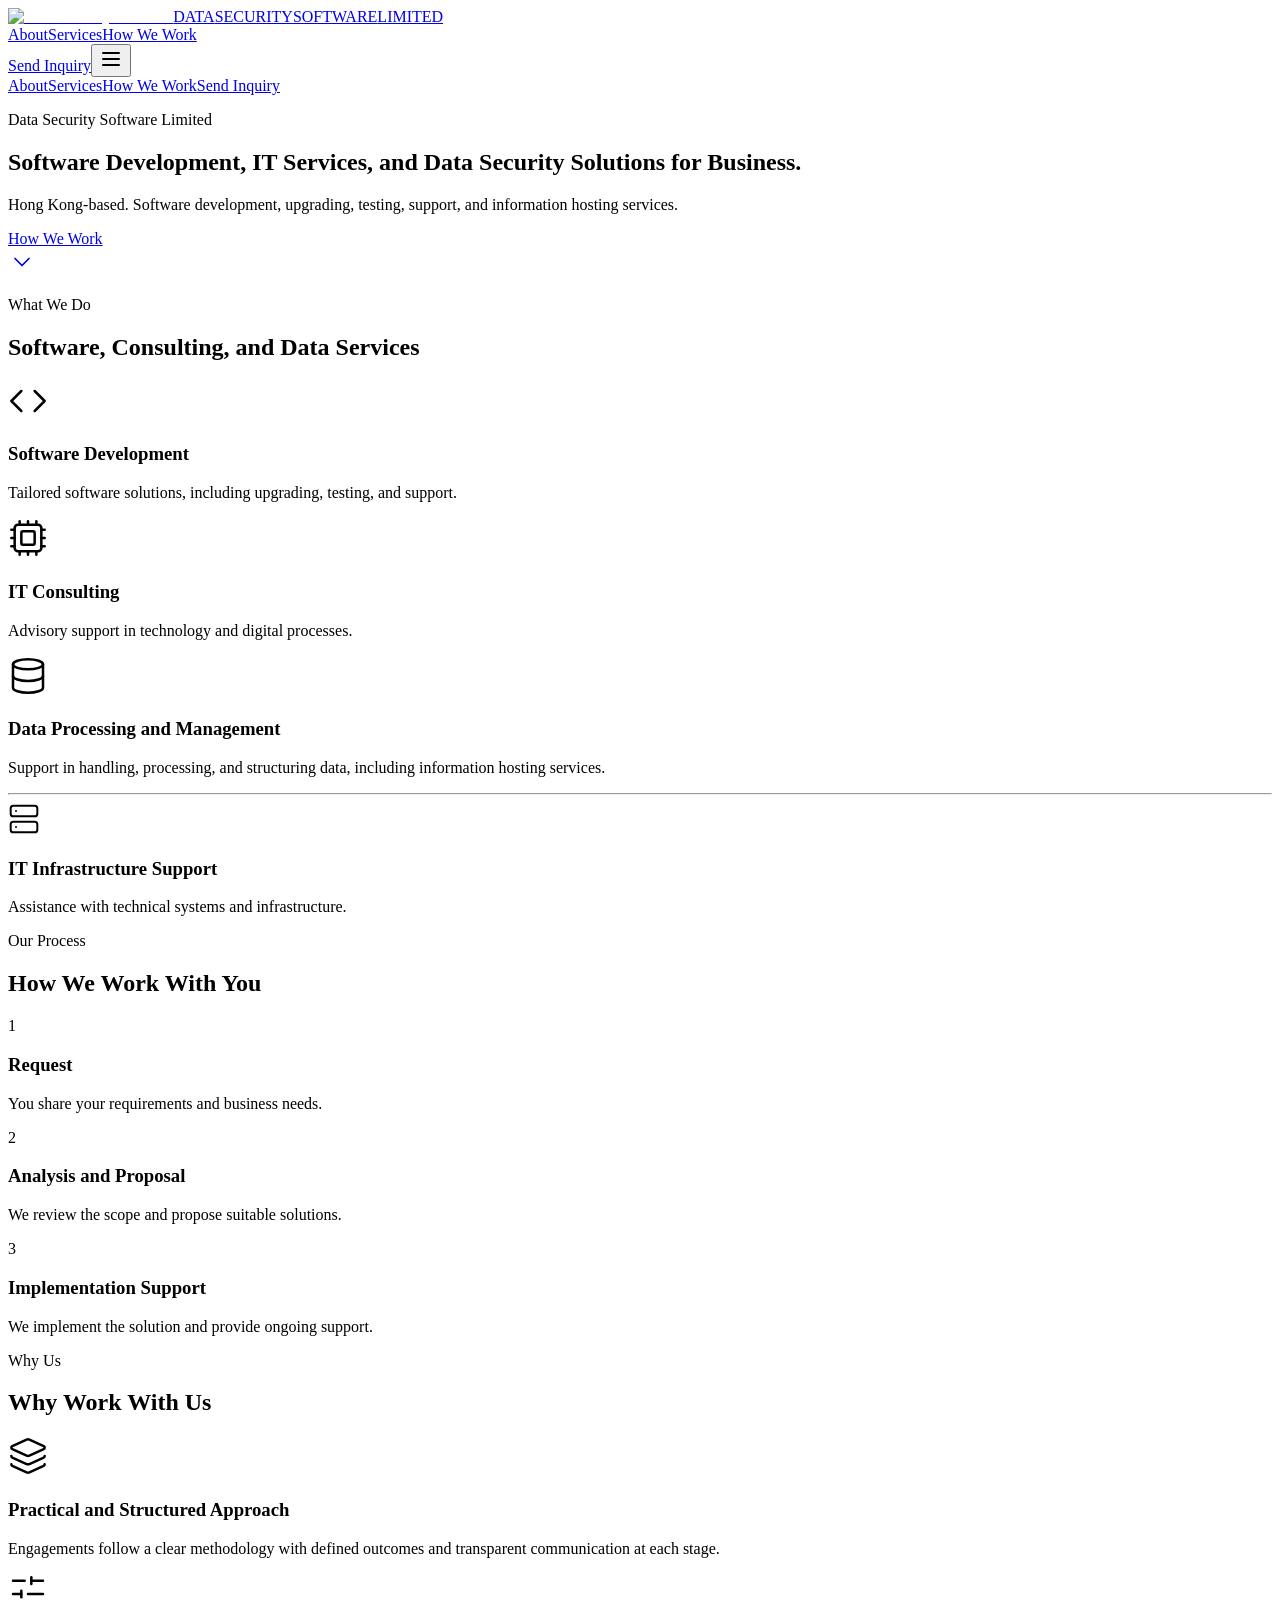
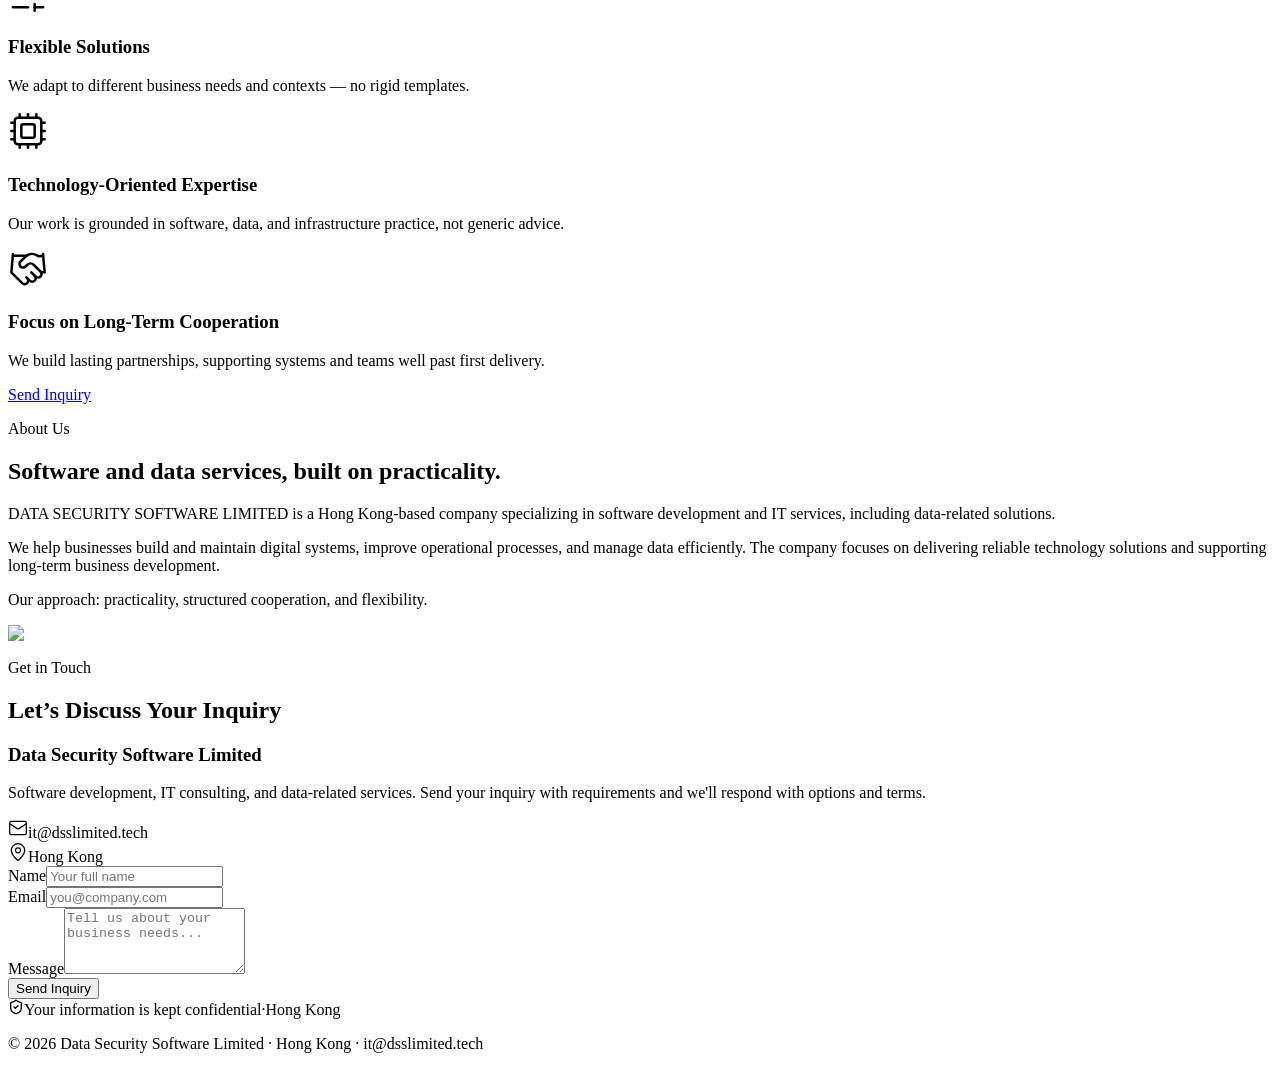
==== index.html @ 42767c4e "deploy: datasec 2026-04-21" ====
<!DOCTYPE html><!--Jf_PzVNAffG4bk4uRUqIF--><html lang="en" class="__variable_16a385 __variable_ea087f"><head><meta charSet="utf-8"/><meta name="viewport" content="width=device-width, initial-scale=1"/><link rel="preload" href="/datasec-site/_next/static/media/36966cca54120369-s.p.woff2" as="font" crossorigin="" type="font/woff2"/><link rel="preload" href="/datasec-site/_next/static/media/558ca1a6aa3cb55e-s.p.woff2" as="font" crossorigin="" type="font/woff2"/><link rel="preload" as="image" href="/datasec-site/logo.png"/><link rel="stylesheet" href="/datasec-site/_next/static/css/536514136e0bf4fa.css" data-precedence="next"/><link rel="preload" as="script" fetchPriority="low" href="/datasec-site/_next/static/chunks/webpack-ef63ee8b2f540a30.js"/><script src="/datasec-site/_next/static/chunks/4bd1b696-c023c6e3521b1417.js" async=""></script><script src="/datasec-site/_next/static/chunks/255-0c8b48cff9e1609e.js" async=""></script><script src="/datasec-site/_next/static/chunks/main-app-9298e4918930f5f2.js" async=""></script><script src="/datasec-site/_next/static/chunks/278-f56c0c83e0ba6c05.js" async=""></script><script src="/datasec-site/_next/static/chunks/app/page-1409e00c882c4da7.js" async=""></script><meta name="next-size-adjust" content=""/><meta name="theme-color" content="#0a0a1f"/><title>Data Security Software — Software Development &amp; IT Services</title><meta name="description" content="Hong Kong-based software development, IT consulting, and data-related solutions to support business operations and digital processes."/><meta property="og:title" content="Data Security Software — Software Development &amp; IT Services"/><meta property="og:description" content="Hong Kong-based software development, IT consulting, and data-related solutions to support business operations and digital processes."/><meta property="og:image" content="https://holding-sites.github.io/datasec-site/og.jpg"/><meta property="og:type" content="website"/><meta name="twitter:card" content="summary_large_image"/><meta name="twitter:title" content="Data Security Software — Software Development &amp; IT Services"/><meta name="twitter:description" content="Hong Kong-based software development, IT consulting, and data-related solutions to support business operations and digital processes."/><meta name="twitter:image" content="https://holding-sites.github.io/datasec-site/og.jpg"/><link rel="icon" href="/datasec-site/favicon.png"/><script src="/datasec-site/_next/static/chunks/polyfills-42372ed130431b0a.js" noModule=""></script></head><body class="font-body antialiased"><div hidden=""><!--$--><!--/$--></div><header class="fixed top-0 left-0 z-50 w-full transition-all duration-200 ease-out bg-transparent"><nav class="mx-auto flex h-16 max-w-[1200px] items-center justify-between px-5 md:px-16"><a class="flex items-center gap-3" aria-label="Data Security Software" href="/datasec-site"><img alt="Data Security Software" width="400" height="300" decoding="async" data-nimg="1" class="h-7 w-auto brightness-0 invert md:h-8" style="color:transparent" src="/datasec-site/logo.png"/><span class="flex flex-col font-mono text-[9px] font-semibold leading-[1.15] tracking-[0.08em] text-ink-light md:text-[10px]"><span>DATA</span><span>SECURITY</span><span>SOFTWARE</span><span>LIMITED</span></span></a><div class="hidden items-center gap-6 md:flex"><a class="font-body text-[14px] font-medium text-ink-light transition-colors hover:text-navy-400" href="#about">About</a><a class="font-body text-[14px] font-medium text-ink-light transition-colors hover:text-navy-400" href="#services">Services</a><a class="font-body text-[14px] font-medium text-ink-light transition-colors hover:text-navy-400" href="#how-we-work">How We Work</a></div><div class="flex items-center gap-4"><a class="hidden rounded-full bg-cta px-6 py-2.5 font-body text-[14px] font-semibold text-white transition-all hover:scale-[1.02] hover:bg-cta-hover md:inline-flex" href="#contacts">Send Inquiry</a><button class="-mr-3 rounded-lg p-3 text-ink-light transition-colors active:bg-white/5 md:hidden" aria-label="Open menu" aria-expanded="false" aria-controls="mobile-menu"><svg xmlns="http://www.w3.org/2000/svg" width="24" height="24" viewBox="0 0 24 24" fill="none" stroke="currentColor" stroke-width="2" stroke-linecap="round" stroke-linejoin="round" class="lucide lucide-menu" aria-hidden="true"><path d="M4 12h16"></path><path d="M4 18h16"></path><path d="M4 6h16"></path></svg></button></div></nav><div id="mobile-menu" aria-hidden="true" class="overflow-hidden bg-navy-950/95 backdrop-blur-[12px] transition-[max-height,opacity] duration-200 ease-out motion-reduce:transition-none md:hidden max-h-0 opacity-0"><div class="flex flex-col gap-1 px-5 pb-10 pt-2"><a tabindex="-1" class="-mx-2 block rounded-lg px-2 py-3 font-body text-[16px] font-medium text-ink-light transition-colors active:bg-white/5" href="#about">About</a><a tabindex="-1" class="-mx-2 block rounded-lg px-2 py-3 font-body text-[16px] font-medium text-ink-light transition-colors active:bg-white/5" href="#services">Services</a><a tabindex="-1" class="-mx-2 block rounded-lg px-2 py-3 font-body text-[16px] font-medium text-ink-light transition-colors active:bg-white/5" href="#how-we-work">How We Work</a><a tabindex="-1" class="mt-3 flex h-[52px] w-full items-center justify-center rounded-full bg-gold-500 font-body text-[16px] font-semibold text-navy-950 transition-all duration-250 ease-out hover:bg-gold-600 active:scale-[0.98]" href="#contacts">Send Inquiry</a></div></div></header><main><section id="hero" class="relative flex min-h-svh items-center overflow-hidden bg-navy-950 md:bg-gradient-to-b md:from-navy-950 md:to-navy-900 xl:min-h-screen"><div aria-hidden="true" class="absolute inset-0 hidden bg-cover bg-center opacity-35 md:block" style="background-image:url(&#x27;/datasec-site/hero.webp&#x27;)"></div><div class="relative z-10 mx-auto w-full max-w-[1200px] px-5 py-20 md:px-16 md:py-0"><div class="hero-animate flex max-w-[880px] flex-col gap-7"><p class="font-mono text-[13px] font-semibold uppercase tracking-[0.12em] text-gold-500">Data Security Software Limited</p><h1 class="text-balance font-heading text-[clamp(1.75rem,7.5vw,2rem)] font-bold leading-[1.05] tracking-[-0.02em] text-ink-light md:text-[56px] lg:text-[72px]">Software Development, IT Services, and Data Security Solutions for Business.</h1><p class="max-w-[580px] font-body text-[18px] font-normal leading-[1.6] text-ink-light/85 md:text-[20px] lg:text-[22px]">Hong Kong-based. Software development, upgrading, testing, support, and information hosting services.</p><div class="pt-3"><a class="inline-flex h-[52px] items-center justify-center rounded-full px-9 font-body text-[16px] font-semibold transition-all duration-250 ease-out bg-gold-500 text-navy-950 hover:bg-gold-600 hover:scale-[1.02] " href="#how-we-work">How We Work</a></div></div></div><a aria-label="Scroll to next section" aria-hidden="false" tabindex="0" class="absolute inset-x-0 bottom-6 mx-auto w-fit text-gold-500/70 transition-opacity duration-300 hover:text-gold-500 md:hidden animate-scroll-hint" href="#services"><svg xmlns="http://www.w3.org/2000/svg" width="28" height="28" viewBox="0 0 24 24" fill="none" stroke="currentColor" stroke-width="1.5" stroke-linecap="round" stroke-linejoin="round" class="lucide lucide-chevron-down" aria-hidden="true"><path d="m6 9 6 6 6-6"></path></svg></a></section><div class="sr-hidden"><section id="services" class="scroll-mt-[48px] bg-surface-tinted"><div class="mx-auto max-w-[1200px] px-5 py-20 md:px-16 md:py-[80px] xl:py-[120px] flex flex-col gap-12 md:gap-10 xl:gap-12"><div class="flex flex-col gap-4"><p class="font-mono text-[13px] font-semibold uppercase tracking-[0.12em] text-gold-700">What We Do</p><h2 class="text-balance font-heading text-[28px] font-semibold leading-[1.15] md:text-[36px] lg:text-[44px] text-ink">Software, Consulting, and Data Services</h2></div><div class="grid grid-cols-1 gap-4 md:grid-cols-2 md:gap-6 lg:grid-cols-3"><div class="flex h-full flex-col gap-5 rounded-lg border border-line bg-surface-card shadow-[0_1px_3px_rgba(0,0,0,0.06)] transition-all duration-300 ease-out hover:-translate-y-1 hover:shadow-[0_4px_12px_rgba(0,0,0,0.1)] p-8"><svg xmlns="http://www.w3.org/2000/svg" width="40" height="40" viewBox="0 0 24 24" fill="none" stroke="currentColor" stroke-width="1.5" stroke-linecap="round" stroke-linejoin="round" class="lucide lucide-code text-navy-800" aria-hidden="true"><path d="m16 18 6-6-6-6"></path><path d="m8 6-6 6 6 6"></path></svg><div class="flex flex-col gap-3"><h3 class="font-mono text-ink text-[20px] font-bold">Software Development</h3><p class="font-mono font-normal leading-[1.6] text-ink-muted text-[16px]">Tailored software solutions, including upgrading, testing, and support.</p></div></div><div class="flex h-full flex-col gap-5 rounded-lg border border-line bg-surface-card shadow-[0_1px_3px_rgba(0,0,0,0.06)] transition-all duration-300 ease-out hover:-translate-y-1 hover:shadow-[0_4px_12px_rgba(0,0,0,0.1)] p-8"><svg xmlns="http://www.w3.org/2000/svg" width="40" height="40" viewBox="0 0 24 24" fill="none" stroke="currentColor" stroke-width="1.5" stroke-linecap="round" stroke-linejoin="round" class="lucide lucide-cpu text-navy-800" aria-hidden="true"><path d="M12 20v2"></path><path d="M12 2v2"></path><path d="M17 20v2"></path><path d="M17 2v2"></path><path d="M2 12h2"></path><path d="M2 17h2"></path><path d="M2 7h2"></path><path d="M20 12h2"></path><path d="M20 17h2"></path><path d="M20 7h2"></path><path d="M7 20v2"></path><path d="M7 2v2"></path><rect x="4" y="4" width="16" height="16" rx="2"></rect><rect x="8" y="8" width="8" height="8" rx="1"></rect></svg><div class="flex flex-col gap-3"><h3 class="font-mono text-ink text-[20px] font-bold">IT Consulting</h3><p class="font-mono font-normal leading-[1.6] text-ink-muted text-[16px]">Advisory support in technology and digital processes.</p></div></div><div class="flex h-full flex-col gap-5 rounded-lg border border-line bg-surface-card shadow-[0_1px_3px_rgba(0,0,0,0.06)] transition-all duration-300 ease-out hover:-translate-y-1 hover:shadow-[0_4px_12px_rgba(0,0,0,0.1)] p-8"><svg xmlns="http://www.w3.org/2000/svg" width="40" height="40" viewBox="0 0 24 24" fill="none" stroke="currentColor" stroke-width="1.5" stroke-linecap="round" stroke-linejoin="round" class="lucide lucide-database text-navy-800" aria-hidden="true"><ellipse cx="12" cy="5" rx="9" ry="3"></ellipse><path d="M3 5V19A9 3 0 0 0 21 19V5"></path><path d="M3 12A9 3 0 0 0 21 12"></path></svg><div class="flex flex-col gap-3"><h3 class="font-mono text-ink text-[20px] font-bold">Data Processing and Management</h3><p class="font-mono font-normal leading-[1.6] text-ink-muted text-[16px]">Support in handling, processing, and structuring data, including information hosting services.</p></div></div></div><hr class="border-line"/><div class="flex flex-col gap-4 md:flex-row md:justify-center md:gap-6"><div class="md:w-[calc((100%-1.5rem)/2)] md:shrink-0 lg:w-[calc((100%-3rem)/3)]"><div class="flex h-full flex-col gap-5 rounded-lg border border-line bg-surface-card shadow-[0_1px_3px_rgba(0,0,0,0.06)] transition-all duration-300 ease-out hover:-translate-y-1 hover:shadow-[0_4px_12px_rgba(0,0,0,0.1)] p-6"><svg xmlns="http://www.w3.org/2000/svg" width="32" height="32" viewBox="0 0 24 24" fill="none" stroke="currentColor" stroke-width="1.5" stroke-linecap="round" stroke-linejoin="round" class="lucide lucide-server text-navy-400" aria-hidden="true"><rect width="20" height="8" x="2" y="2" rx="2" ry="2"></rect><rect width="20" height="8" x="2" y="14" rx="2" ry="2"></rect><line x1="6" x2="6.01" y1="6" y2="6"></line><line x1="6" x2="6.01" y1="18" y2="18"></line></svg><div class="flex flex-col gap-3"><h3 class="font-mono text-ink text-[18px] font-semibold">IT Infrastructure Support</h3><p class="font-mono font-normal leading-[1.6] text-ink-muted text-[15px]">Assistance with technical systems and infrastructure.</p></div></div></div></div></div></section></div><div class="sr-hidden"><section id="how-we-work" class="scroll-mt-[48px] bg-navy-950"><div class="mx-auto max-w-[1200px] px-5 py-20 md:px-16 md:py-[80px] xl:py-[120px] flex flex-col gap-12 md:gap-10 xl:gap-12"><div class="flex flex-col gap-4"><p class="font-mono text-[13px] font-semibold uppercase tracking-[0.12em] text-gold-500">Our Process</p><h2 class="text-balance font-heading text-[28px] font-semibold leading-[1.15] md:text-[36px] lg:text-[44px] text-ink-light">How We Work With You</h2></div><div class="flex flex-col gap-4 pt-4 lg:flex-row lg:items-start lg:gap-0"><div class="flex flex-1 flex-col items-center lg:flex-row lg:items-start"><div class="flex flex-1 flex-col items-center gap-4 px-6"><div class="flex h-14 w-14 items-center justify-center rounded-full border-2 border-gold-500 bg-transparent"><span class="font-heading text-[22px] font-semibold text-gold-500">1</span></div><h3 class="text-center font-body text-[20px] font-bold text-ink-light">Request</h3><p class="text-center font-body text-[16px] font-normal leading-[1.6] text-ink-light-muted">You share your requirements and business needs.</p></div><div class="hidden h-14 w-[60px] items-center justify-center lg:flex"><div class="h-[2px] w-full bg-gold-500/40"></div></div><div class="mt-4 flex h-8 w-full items-center justify-center lg:hidden"><div class="h-full w-[2px] bg-gold-500/40"></div></div></div><div class="flex flex-1 flex-col items-center lg:flex-row lg:items-start"><div class="flex flex-1 flex-col items-center gap-4 px-6"><div class="flex h-14 w-14 items-center justify-center rounded-full border-2 border-gold-500 bg-transparent"><span class="font-heading text-[22px] font-semibold text-gold-500">2</span></div><h3 class="text-center font-body text-[20px] font-bold text-ink-light">Analysis and Proposal</h3><p class="text-center font-body text-[16px] font-normal leading-[1.6] text-ink-light-muted">We review the scope and propose suitable solutions.</p></div><div class="hidden h-14 w-[60px] items-center justify-center lg:flex"><div class="h-[2px] w-full bg-gold-500/40"></div></div><div class="mt-4 flex h-8 w-full items-center justify-center lg:hidden"><div class="h-full w-[2px] bg-gold-500/40"></div></div></div><div class="flex flex-1 flex-col items-center lg:flex-row lg:items-start"><div class="flex flex-1 flex-col items-center gap-4 px-6"><div class="flex h-14 w-14 items-center justify-center rounded-full border-2 border-gold-500 bg-transparent"><span class="font-heading text-[22px] font-semibold text-gold-500">3</span></div><h3 class="text-center font-body text-[20px] font-bold text-ink-light">Implementation Support</h3><p class="text-center font-body text-[16px] font-normal leading-[1.6] text-ink-light-muted">We implement the solution and provide ongoing support.</p></div></div></div></div></section></div><div class="sr-hidden"><section id="why-us" class="scroll-mt-[48px] bg-surface-warm"><div class="mx-auto max-w-[1200px] px-5 py-20 md:px-16 md:py-[80px] xl:py-[120px] flex flex-col gap-12 md:gap-10 xl:gap-12"><div class="flex flex-col gap-4"><p class="font-mono text-[13px] font-semibold uppercase tracking-[0.12em] text-gold-700">Why Us</p><h2 class="text-balance font-heading text-[28px] font-semibold leading-[1.15] md:text-[36px] lg:text-[44px] text-ink">Why Work With Us</h2></div><div class="grid grid-cols-1 gap-10 md:grid-cols-2 md:gap-x-8 md:gap-y-10 xl:gap-12"><div class="flex flex-col gap-3"><svg xmlns="http://www.w3.org/2000/svg" width="40" height="40" viewBox="0 0 24 24" fill="none" stroke="currentColor" stroke-width="1.5" stroke-linecap="round" stroke-linejoin="round" class="lucide lucide-layers text-navy-800" aria-hidden="true"><path d="M12.83 2.18a2 2 0 0 0-1.66 0L2.6 6.08a1 1 0 0 0 0 1.83l8.58 3.91a2 2 0 0 0 1.66 0l8.58-3.9a1 1 0 0 0 0-1.83z"></path><path d="M2 12a1 1 0 0 0 .58.91l8.6 3.91a2 2 0 0 0 1.65 0l8.58-3.9A1 1 0 0 0 22 12"></path><path d="M2 17a1 1 0 0 0 .58.91l8.6 3.91a2 2 0 0 0 1.65 0l8.58-3.9A1 1 0 0 0 22 17"></path></svg><h3 class="font-mono text-[20px] font-bold text-ink">Practical and Structured Approach</h3><p class="font-mono text-[16px] font-normal leading-[1.6] text-ink-muted">Engagements follow a clear methodology with defined outcomes and transparent communication at each stage.</p></div><div class="flex flex-col gap-3"><svg xmlns="http://www.w3.org/2000/svg" width="40" height="40" viewBox="0 0 24 24" fill="none" stroke="currentColor" stroke-width="1.5" stroke-linecap="round" stroke-linejoin="round" class="lucide lucide-sliders-horizontal text-navy-800" aria-hidden="true"><line x1="21" x2="14" y1="4" y2="4"></line><line x1="10" x2="3" y1="4" y2="4"></line><line x1="21" x2="12" y1="12" y2="12"></line><line x1="8" x2="3" y1="12" y2="12"></line><line x1="21" x2="16" y1="20" y2="20"></line><line x1="12" x2="3" y1="20" y2="20"></line><line x1="14" x2="14" y1="2" y2="6"></line><line x1="8" x2="8" y1="10" y2="14"></line><line x1="16" x2="16" y1="18" y2="22"></line></svg><h3 class="font-mono text-[20px] font-bold text-ink">Flexible Solutions</h3><p class="font-mono text-[16px] font-normal leading-[1.6] text-ink-muted">We adapt to different business needs and contexts — no rigid templates.</p></div><div class="flex flex-col gap-3"><svg xmlns="http://www.w3.org/2000/svg" width="40" height="40" viewBox="0 0 24 24" fill="none" stroke="currentColor" stroke-width="1.5" stroke-linecap="round" stroke-linejoin="round" class="lucide lucide-cpu text-navy-800" aria-hidden="true"><path d="M12 20v2"></path><path d="M12 2v2"></path><path d="M17 20v2"></path><path d="M17 2v2"></path><path d="M2 12h2"></path><path d="M2 17h2"></path><path d="M2 7h2"></path><path d="M20 12h2"></path><path d="M20 17h2"></path><path d="M20 7h2"></path><path d="M7 20v2"></path><path d="M7 2v2"></path><rect x="4" y="4" width="16" height="16" rx="2"></rect><rect x="8" y="8" width="8" height="8" rx="1"></rect></svg><h3 class="font-mono text-[20px] font-bold text-ink">Technology-Oriented Expertise</h3><p class="font-mono text-[16px] font-normal leading-[1.6] text-ink-muted">Our work is grounded in software, data, and infrastructure practice, not generic advice.</p></div><div class="flex flex-col gap-3"><svg xmlns="http://www.w3.org/2000/svg" width="40" height="40" viewBox="0 0 24 24" fill="none" stroke="currentColor" stroke-width="1.5" stroke-linecap="round" stroke-linejoin="round" class="lucide lucide-handshake text-navy-800" aria-hidden="true"><path d="m11 17 2 2a1 1 0 1 0 3-3"></path><path d="m14 14 2.5 2.5a1 1 0 1 0 3-3l-3.88-3.88a3 3 0 0 0-4.24 0l-.88.88a1 1 0 1 1-3-3l2.81-2.81a5.79 5.79 0 0 1 7.06-.87l.47.28a2 2 0 0 0 1.42.25L21 4"></path><path d="m21 3 1 11h-2"></path><path d="M3 3 2 14l6.5 6.5a1 1 0 1 0 3-3"></path><path d="M3 4h8"></path></svg><h3 class="font-mono text-[20px] font-bold text-ink">Focus on Long-Term Cooperation</h3><p class="font-mono text-[16px] font-normal leading-[1.6] text-ink-muted">We build lasting partnerships, supporting systems and teams well past first delivery.</p></div></div><div class="flex justify-center pt-4"><a class="inline-flex h-[52px] items-center justify-center rounded-full px-9 font-body text-[16px] font-semibold transition-all duration-250 ease-out bg-cta text-white hover:bg-cta-hover hover:scale-[1.02] " href="#contacts">Send Inquiry</a></div></div></section></div><div class="sr-hidden sr-mobile-on"><section id="about" class="scroll-mt-[48px] bg-surface-warm"><div class="mx-auto max-w-[1200px] px-5 py-20 md:px-16 md:py-[80px] xl:py-[120px] flex flex-col items-center gap-16 lg:flex-row"><div class="flex flex-col gap-6 md:flex-1"><div class="flex flex-col gap-4"><p class="font-mono text-[13px] font-semibold uppercase tracking-[0.12em] text-gold-700">About Us</p><h2 class="text-balance font-heading text-[28px] font-semibold leading-[1.15] md:text-[36px] lg:text-[44px] text-navy-800">Software and data services, built on practicality.</h2></div><p class="max-w-[600px] font-body text-[16px] font-normal leading-[1.7] text-ink-muted md:text-[18px]">DATA SECURITY SOFTWARE LIMITED is a Hong Kong-based company specializing in software development and IT services, including data-related solutions.</p><p class="max-w-[600px] font-body text-[16px] font-normal leading-[1.7] text-ink-muted md:text-[18px]">We help businesses build and maintain digital systems, improve operational processes, and manage data efficiently. The company focuses on delivering reliable technology solutions and supporting long-term business development.</p><p class="max-w-[480px] font-body text-[16px] font-medium italic leading-[1.5] text-ink-muted">Our approach: practicality, structured cooperation, and flexibility.</p></div><div class="w-full md:mx-auto md:max-w-[640px] lg:mx-0 lg:w-[480px] lg:max-w-none"><img alt="Data Security Software development work" loading="lazy" width="480" height="360" decoding="async" data-nimg="1" class="rounded-xl object-cover shadow-md" style="color:transparent" src="/datasec-site/about.webp"/></div></div></section></div><div class="sr-hidden"><section id="contacts" class="scroll-mt-[48px] bg-surface-tinted"><div class="mx-auto max-w-[1200px] px-5 py-20 md:px-16 md:py-[80px] xl:py-[120px] flex flex-col gap-12 md:gap-10 xl:gap-12"><div class="flex flex-col gap-4"><p class="font-mono text-[13px] font-semibold uppercase tracking-[0.12em] text-gold-700">Get in Touch</p><h2 class="text-balance font-heading text-[28px] font-semibold leading-[1.15] md:text-[36px] lg:text-[44px] text-ink">Let’s Discuss Your Inquiry</h2></div><div class="flex flex-col gap-16 lg:flex-row"><div class="flex flex-col gap-8 md:flex-1"><h3 class="font-heading text-[20px] font-semibold leading-[1.2] text-navy-800 md:text-[28px]">Data Security Software Limited</h3><p class="font-body text-[16px] font-normal leading-[1.6] text-ink-muted">Software development, IT consulting, and data-related services. Send your inquiry with requirements and we&#x27;ll respond with options and terms.</p><div class="flex flex-col gap-5"><div class="flex items-center gap-3"><svg xmlns="http://www.w3.org/2000/svg" width="20" height="20" viewBox="0 0 24 24" fill="none" stroke="currentColor" stroke-width="1.5" stroke-linecap="round" stroke-linejoin="round" class="lucide lucide-mail text-navy-800" aria-hidden="true"><path d="m22 7-8.991 5.727a2 2 0 0 1-2.009 0L2 7"></path><rect x="2" y="4" width="20" height="16" rx="2"></rect></svg><span class="font-body text-[16px] text-ink-muted">it@dsslimited.tech</span></div><div class="flex items-center gap-3"><svg xmlns="http://www.w3.org/2000/svg" width="20" height="20" viewBox="0 0 24 24" fill="none" stroke="currentColor" stroke-width="1.5" stroke-linecap="round" stroke-linejoin="round" class="lucide lucide-map-pin text-navy-800" aria-hidden="true"><path d="M20 10c0 4.993-5.539 10.193-7.399 11.799a1 1 0 0 1-1.202 0C9.539 20.193 4 14.993 4 10a8 8 0 0 1 16 0"></path><circle cx="12" cy="10" r="3"></circle></svg><span class="font-body text-[16px] text-ink-muted">Hong Kong</span></div></div></div><div class="md:flex-1"><form class="flex flex-col gap-6 rounded-xl border border-line bg-surface-card p-8 shadow-lg"><div class="flex flex-col gap-2"><label for="name" class="font-body text-[14px] font-medium text-ink">Name</label><input id="name" type="text" placeholder="Your full name" required="" class="w-full rounded-lg border border-line bg-surface-warm px-4 font-body text-[15px] text-ink placeholder:text-ink-faint focus:outline-none focus:ring-2 focus:ring-navy-400 h-12" name="name"/></div><div class="flex flex-col gap-2"><label for="email" class="font-body text-[14px] font-medium text-ink">Email</label><input id="email" type="email" placeholder="you@company.com" required="" class="w-full rounded-lg border border-line bg-surface-warm px-4 font-body text-[15px] text-ink placeholder:text-ink-faint focus:outline-none focus:ring-2 focus:ring-navy-400 h-12" name="email"/></div><div class="flex flex-col gap-2"><label for="message" class="font-body text-[14px] font-medium text-ink">Message</label><textarea id="message" name="message" placeholder="Tell us about your business needs..." rows="4" class="w-full rounded-lg border border-line bg-surface-warm px-4 font-body text-[15px] text-ink placeholder:text-ink-faint focus:outline-none focus:ring-2 focus:ring-navy-400 h-[120px] resize-none py-3"></textarea></div><button type="submit" class="inline-flex h-[52px] items-center justify-center rounded-full px-9 font-body text-[16px] font-semibold transition-all duration-250 ease-out bg-cta text-white hover:bg-cta-hover hover:scale-[1.02] w-full">Send Inquiry</button><div class="flex flex-col items-center gap-2 text-center md:flex-row md:flex-wrap md:justify-center md:gap-2"><svg xmlns="http://www.w3.org/2000/svg" width="16" height="16" viewBox="0 0 24 24" fill="none" stroke="currentColor" stroke-width="2" stroke-linecap="round" stroke-linejoin="round" class="lucide lucide-shield-check text-ink-faint" aria-hidden="true"><path d="M20 13c0 5-3.5 7.5-7.66 8.95a1 1 0 0 1-.67-.01C7.5 20.5 4 18 4 13V6a1 1 0 0 1 1-1c2 0 4.5-1.2 6.24-2.72a1.17 1.17 0 0 1 1.52 0C14.51 3.81 17 5 19 5a1 1 0 0 1 1 1z"></path><path d="m9 12 2 2 4-4"></path></svg><span class="font-body text-[13px] text-ink-faint">Your information is kept confidential<span class="ml-2 hidden md:inline">·</span></span><span class="font-body text-[13px] text-ink-faint">Hong Kong</span></div></form></div></div></div></section></div></main><footer class="bg-navy-950"><div class="mx-auto max-w-[1200px] px-5 py-16 md:px-16 md:py-12 xl:py-16"><p class="mx-auto max-w-[640px] text-center font-body text-[13px] leading-relaxed text-ink-light-muted">© 2026 Data Security Software Limited · Hong Kong · it@dsslimited.tech</p></div></footer><!--$--><!--/$--><script src="/datasec-site/_next/static/chunks/webpack-ef63ee8b2f540a30.js" id="_R_" async=""></script><script>(self.__next_f=self.__next_f||[]).push([0])</script><script>self.__next_f.push([1,"1:\"$Sreact.fragment\"\n2:I[9766,[],\"\"]\n3:I[8924,[],\"\"]\n4:I[1149,[\"278\",\"static/chunks/278-f56c0c83e0ba6c05.js\",\"974\",\"static/chunks/app/page-1409e00c882c4da7.js\"],\"NavBar\"]\n5:I[2619,[\"278\",\"static/chunks/278-f56c0c83e0ba6c05.js\",\"974\",\"static/chunks/app/page-1409e00c882c4da7.js\"],\"\"]\n6:I[8854,[\"278\",\"static/chunks/278-f56c0c83e0ba6c05.js\",\"974\",\"static/chunks/app/page-1409e00c882c4da7.js\"],\"HeroScrollHint\"]\n7:I[6985,[\"278\",\"static/chunks/278-f56c0c83e0ba6c05.js\",\"974\",\"static/chunks/app/page-1409e00c882c4da7.js\"],\"ScrollReveal\"]\n13:I[7150,[],\"\"]\n:HL[\"/datasec-site/_next/static/media/36966cca54120369-s.p.woff2\",\"font\",{\"crossOrigin\":\"\",\"type\":\"font/woff2\"}]\n:HL[\"/datasec-site/_next/static/media/558ca1a6aa3cb55e-s.p.woff2\",\"font\",{\"crossOrigin\":\"\",\"type\":\"font/woff2\"}]\n:HL[\"/datasec-site/_next/static/css/536514136e0bf4fa.css\",\"style\"]\n"])</script><script>self.__next_f.push([1,"0:{\"P\":null,\"b\":\"Jf_PzVNAffG4bk4uRUqIF\",\"p\":\"/datasec-site\",\"c\":[\"\",\"\"],\"i\":false,\"f\":[[[\"\",{\"children\":[\"__PAGE__\",{}]},\"$undefined\",\"$undefined\",true],[\"\",[\"$\",\"$1\",\"c\",{\"children\":[[[\"$\",\"link\",\"0\",{\"rel\":\"stylesheet\",\"href\":\"/datasec-site/_next/static/css/536514136e0bf4fa.css\",\"precedence\":\"next\",\"crossOrigin\":\"$undefined\",\"nonce\":\"$undefined\"}]],[\"$\",\"html\",null,{\"lang\":\"en\",\"className\":\"__variable_16a385 __variable_ea087f\",\"children\":[\"$\",\"body\",null,{\"className\":\"font-body antialiased\",\"children\":[\"$\",\"$L2\",null,{\"parallelRouterKey\":\"children\",\"error\":\"$undefined\",\"errorStyles\":\"$undefined\",\"errorScripts\":\"$undefined\",\"template\":[\"$\",\"$L3\",null,{}],\"templateStyles\":\"$undefined\",\"templateScripts\":\"$undefined\",\"notFound\":[[[\"$\",\"title\",null,{\"children\":\"404: This page could not be found.\"}],[\"$\",\"div\",null,{\"style\":{\"fontFamily\":\"system-ui,\\\"Segoe UI\\\",Roboto,Helvetica,Arial,sans-serif,\\\"Apple Color Emoji\\\",\\\"Segoe UI Emoji\\\"\",\"height\":\"100vh\",\"textAlign\":\"center\",\"display\":\"flex\",\"flexDirection\":\"column\",\"alignItems\":\"center\",\"justifyContent\":\"center\"},\"children\":[\"$\",\"div\",null,{\"children\":[[\"$\",\"style\",null,{\"dangerouslySetInnerHTML\":{\"__html\":\"body{color:#000;background:#fff;margin:0}.next-error-h1{border-right:1px solid rgba(0,0,0,.3)}@media (prefers-color-scheme:dark){body{color:#fff;background:#000}.next-error-h1{border-right:1px solid rgba(255,255,255,.3)}}\"}}],[\"$\",\"h1\",null,{\"className\":\"next-error-h1\",\"style\":{\"display\":\"inline-block\",\"margin\":\"0 20px 0 0\",\"padding\":\"0 23px 0 0\",\"fontSize\":24,\"fontWeight\":500,\"verticalAlign\":\"top\",\"lineHeight\":\"49px\"},\"children\":404}],[\"$\",\"div\",null,{\"style\":{\"display\":\"inline-block\"},\"children\":[\"$\",\"h2\",null,{\"style\":{\"fontSize\":14,\"fontWeight\":400,\"lineHeight\":\"49px\",\"margin\":0},\"children\":\"This page could not be found.\"}]}]]}]}]],[]],\"forbidden\":\"$undefined\",\"unauthorized\":\"$undefined\"}]}]}]]}],{\"children\":[\"__PAGE__\",[\"$\",\"$1\",\"c\",{\"children\":[[[\"$\",\"$L4\",null,{\"brand\":\"Data Security Software\",\"logoSrc\":\"/datasec-site/logo.png\",\"links\":[{\"label\":\"About\",\"href\":\"#about\"},{\"label\":\"Services\",\"href\":\"#services\"},{\"label\":\"How We Work\",\"href\":\"#how-we-work\"}],\"ctaLabel\":\"Send Inquiry\",\"ctaHref\":\"#contacts\"}],[\"$\",\"main\",null,{\"children\":[[\"$\",\"section\",null,{\"id\":\"hero\",\"className\":\"relative flex min-h-svh items-center overflow-hidden bg-navy-950 md:bg-gradient-to-b md:from-navy-950 md:to-navy-900 xl:min-h-screen\",\"children\":[[\"$\",\"div\",null,{\"aria-hidden\":true,\"className\":\"absolute inset-0 hidden bg-cover bg-center opacity-35 md:block\",\"style\":{\"backgroundImage\":\"url('/datasec-site/hero.webp')\"}}],[\"$\",\"div\",null,{\"className\":\"relative z-10 mx-auto w-full max-w-[1200px] px-5 py-20 md:px-16 md:py-0\",\"children\":[\"$\",\"div\",null,{\"className\":\"hero-animate flex max-w-[880px] flex-col gap-7\",\"children\":[[\"$\",\"p\",null,{\"className\":\"font-mono text-[13px] font-semibold uppercase tracking-[0.12em] text-gold-500\",\"children\":\"Data Security Software Limited\"}],[\"$\",\"h1\",null,{\"className\":\"text-balance font-heading text-[clamp(1.75rem,7.5vw,2rem)] font-bold leading-[1.05] tracking-[-0.02em] text-ink-light md:text-[56px] lg:text-[72px]\",\"children\":\"Software Development, IT Services, and Data Security Solutions for Business.\"}],[\"$\",\"p\",null,{\"className\":\"max-w-[580px] font-body text-[18px] font-normal leading-[1.6] text-ink-light/85 md:text-[20px] lg:text-[22px]\",\"children\":\"Hong Kong-based. Software development, upgrading, testing, support, and information hosting services.\"}],[\"$\",\"div\",null,{\"className\":\"pt-3\",\"children\":[\"$\",\"$L5\",null,{\"href\":\"#how-we-work\",\"className\":\"inline-flex h-[52px] items-center justify-center rounded-full px-9 font-body text-[16px] font-semibold transition-all duration-250 ease-out bg-gold-500 text-navy-950 hover:bg-gold-600 hover:scale-[1.02] \",\"children\":\"How We Work\"}]}]]}]}],[\"$\",\"$L6\",null,{}]]}],[\"$\",\"$L7\",null,{\"children\":[\"$\",\"section\",null,{\"id\":\"services\",\"className\":\"scroll-mt-[48px] bg-surface-tinted\",\"children\":[\"$\",\"div\",null,{\"className\":\"mx-auto max-w-[1200px] px-5 py-20 md:px-16 md:py-[80px] xl:py-[120px] flex flex-col gap-12 md:gap-10 xl:gap-12\",\"children\":[[\"$\",\"div\",null,{\"className\":\"flex flex-col gap-4\",\"children\":[[\"$\",\"p\",null,{\"className\":\"font-mono text-[13px] font-semibold uppercase tracking-[0.12em] text-gold-700\",\"children\":\"What We Do\"}],\"$L8\"]}],\"$L9\",\"$La\",\"$Lb\"]}]}]}],\"$Lc\",\"$Ld\",\"$Le\",\"$Lf\"]}],\"$L10\"],null,\"$L11\"]}],{},null,false]},null,false],\"$L12\",false]],\"m\":\"$undefined\",\"G\":[\"$13\",[]],\"s\":false,\"S\":true}\n"])</script><script>self.__next_f.push([1,"18:I[1356,[\"278\",\"static/chunks/278-f56c0c83e0ba6c05.js\",\"974\",\"static/chunks/app/page-1409e00c882c4da7.js\"],\"Image\"]\n19:I[7250,[\"278\",\"static/chunks/278-f56c0c83e0ba6c05.js\",\"974\",\"static/chunks/app/page-1409e00c882c4da7.js\"],\"ContactsSection\"]\n1a:I[4431,[],\"OutletBoundary\"]\n1c:I[5278,[],\"AsyncMetadataOutlet\"]\n1e:I[4431,[],\"ViewportBoundary\"]\n20:I[4431,[],\"MetadataBoundary\"]\n21:\"$Sreact.suspense\"\n8:[\"$\",\"h2\",null,{\"className\":\"text-balance font-heading text-[28px] font-semibold leading-[1.15] md:text-[36px] lg:text-[44px] text-ink\",\"children\":\"Software, Consulting, and Data Services\"}]\n"])</script><script>self.__next_f.push([1,"9:[\"$\",\"div\",null,{\"className\":\"grid grid-cols-1 gap-4 md:grid-cols-2 md:gap-6 lg:grid-cols-3\",\"children\":[[\"$\",\"div\",\"Software Development\",{\"className\":\"flex h-full flex-col gap-5 rounded-lg border border-line bg-surface-card shadow-[0_1px_3px_rgba(0,0,0,0.06)] transition-all duration-300 ease-out hover:-translate-y-1 hover:shadow-[0_4px_12px_rgba(0,0,0,0.1)] p-8\",\"children\":[[\"$\",\"svg\",null,{\"ref\":\"$undefined\",\"xmlns\":\"http://www.w3.org/2000/svg\",\"width\":40,\"height\":40,\"viewBox\":\"0 0 24 24\",\"fill\":\"none\",\"stroke\":\"currentColor\",\"strokeWidth\":1.5,\"strokeLinecap\":\"round\",\"strokeLinejoin\":\"round\",\"className\":\"lucide lucide-code text-navy-800\",\"aria-hidden\":\"true\",\"children\":[[\"$\",\"path\",\"eg8j8\",{\"d\":\"m16 18 6-6-6-6\"}],[\"$\",\"path\",\"ppft3o\",{\"d\":\"m8 6-6 6 6 6\"}],\"$undefined\"]}],[\"$\",\"div\",null,{\"className\":\"flex flex-col gap-3\",\"children\":[[\"$\",\"h3\",null,{\"className\":\"font-mono text-ink text-[20px] font-bold\",\"children\":\"Software Development\"}],[\"$\",\"p\",null,{\"className\":\"font-mono font-normal leading-[1.6] text-ink-muted text-[16px]\",\"children\":\"Tailored software solutions, including upgrading, testing, and support.\"}]]}]]}],[\"$\",\"div\",\"IT Consulting\",{\"className\":\"flex h-full flex-col gap-5 rounded-lg border border-line bg-surface-card shadow-[0_1px_3px_rgba(0,0,0,0.06)] transition-all duration-300 ease-out hover:-translate-y-1 hover:shadow-[0_4px_12px_rgba(0,0,0,0.1)] p-8\",\"children\":[[\"$\",\"svg\",null,{\"ref\":\"$undefined\",\"xmlns\":\"http://www.w3.org/2000/svg\",\"width\":40,\"height\":40,\"viewBox\":\"0 0 24 24\",\"fill\":\"none\",\"stroke\":\"currentColor\",\"strokeWidth\":1.5,\"strokeLinecap\":\"round\",\"strokeLinejoin\":\"round\",\"className\":\"lucide lucide-cpu text-navy-800\",\"aria-hidden\":\"true\",\"children\":[[\"$\",\"path\",\"1lh1kg\",{\"d\":\"M12 20v2\"}],[\"$\",\"path\",\"tus03m\",{\"d\":\"M12 2v2\"}],[\"$\",\"path\",\"1rnc9c\",{\"d\":\"M17 20v2\"}],[\"$\",\"path\",\"11trls\",{\"d\":\"M17 2v2\"}],[\"$\",\"path\",\"1t8f8n\",{\"d\":\"M2 12h2\"}],[\"$\",\"path\",\"7oei6x\",{\"d\":\"M2 17h2\"}],[\"$\",\"path\",\"asdhe0\",{\"d\":\"M2 7h2\"}],[\"$\",\"path\",\"1q8mjw\",{\"d\":\"M20 12h2\"}],[\"$\",\"path\",\"1fpfkl\",{\"d\":\"M20 17h2\"}],[\"$\",\"path\",\"1o8tra\",{\"d\":\"M20 7h2\"}],[\"$\",\"path\",\"4gnj0m\",{\"d\":\"M7 20v2\"}],[\"$\",\"path\",\"1i4yhu\",{\"d\":\"M7 2v2\"}],[\"$\",\"rect\",\"1vbyd7\",{\"x\":\"4\",\"y\":\"4\",\"width\":\"16\",\"height\":\"16\",\"rx\":\"2\"}],[\"$\",\"rect\",\"z9xiuo\",{\"x\":\"8\",\"y\":\"8\",\"width\":\"8\",\"height\":\"8\",\"rx\":\"1\"}],\"$undefined\"]}],[\"$\",\"div\",null,{\"className\":\"flex flex-col gap-3\",\"children\":[[\"$\",\"h3\",null,{\"className\":\"font-mono text-ink text-[20px] font-bold\",\"children\":\"IT Consulting\"}],[\"$\",\"p\",null,{\"className\":\"font-mono font-normal leading-[1.6] text-ink-muted text-[16px]\",\"children\":\"Advisory support in technology and digital processes.\"}]]}]]}],[\"$\",\"div\",\"Data Processing and Management\",{\"className\":\"flex h-full flex-col gap-5 rounded-lg border border-line bg-surface-card shadow-[0_1px_3px_rgba(0,0,0,0.06)] transition-all duration-300 ease-out hover:-translate-y-1 hover:shadow-[0_4px_12px_rgba(0,0,0,0.1)] p-8\",\"children\":[[\"$\",\"svg\",null,{\"ref\":\"$undefined\",\"xmlns\":\"http://www.w3.org/2000/svg\",\"width\":40,\"height\":40,\"viewBox\":\"0 0 24 24\",\"fill\":\"none\",\"stroke\":\"currentColor\",\"strokeWidth\":1.5,\"strokeLinecap\":\"round\",\"strokeLinejoin\":\"round\",\"className\":\"lucide lucide-database text-navy-800\",\"aria-hidden\":\"true\",\"children\":[[\"$\",\"ellipse\",\"msslwz\",{\"cx\":\"12\",\"cy\":\"5\",\"rx\":\"9\",\"ry\":\"3\"}],[\"$\",\"path\",\"1wlel7\",{\"d\":\"M3 5V19A9 3 0 0 0 21 19V5\"}],[\"$\",\"path\",\"mv7ke4\",{\"d\":\"M3 12A9 3 0 0 0 21 12\"}],\"$undefined\"]}],[\"$\",\"div\",null,{\"className\":\"flex flex-col gap-3\",\"children\":[[\"$\",\"h3\",null,{\"className\":\"font-mono text-ink text-[20px] font-bold\",\"children\":\"Data Processing and Management\"}],[\"$\",\"p\",null,{\"className\":\"font-mono font-normal leading-[1.6] text-ink-muted text-[16px]\",\"children\":\"Support in handling, processing, and structuring data, including information hosting services.\"}]]}]]}]]}]\n"])</script><script>self.__next_f.push([1,"a:[\"$\",\"hr\",null,{\"className\":\"border-line\"}]\n"])</script><script>self.__next_f.push([1,"b:[\"$\",\"div\",null,{\"className\":\"flex flex-col gap-4 md:flex-row md:justify-center md:gap-6\",\"children\":[[\"$\",\"div\",\"IT Infrastructure Support\",{\"className\":\"md:w-[calc((100%-1.5rem)/2)] md:shrink-0 lg:w-[calc((100%-3rem)/3)]\",\"children\":[\"$\",\"div\",null,{\"className\":\"flex h-full flex-col gap-5 rounded-lg border border-line bg-surface-card shadow-[0_1px_3px_rgba(0,0,0,0.06)] transition-all duration-300 ease-out hover:-translate-y-1 hover:shadow-[0_4px_12px_rgba(0,0,0,0.1)] p-6\",\"children\":[[\"$\",\"svg\",null,{\"ref\":\"$undefined\",\"xmlns\":\"http://www.w3.org/2000/svg\",\"width\":32,\"height\":32,\"viewBox\":\"0 0 24 24\",\"fill\":\"none\",\"stroke\":\"currentColor\",\"strokeWidth\":1.5,\"strokeLinecap\":\"round\",\"strokeLinejoin\":\"round\",\"className\":\"lucide lucide-server text-navy-400\",\"aria-hidden\":\"true\",\"children\":[[\"$\",\"rect\",\"ngkwjq\",{\"width\":\"20\",\"height\":\"8\",\"x\":\"2\",\"y\":\"2\",\"rx\":\"2\",\"ry\":\"2\"}],[\"$\",\"rect\",\"iecqi9\",{\"width\":\"20\",\"height\":\"8\",\"x\":\"2\",\"y\":\"14\",\"rx\":\"2\",\"ry\":\"2\"}],[\"$\",\"line\",\"16zg32\",{\"x1\":\"6\",\"x2\":\"6.01\",\"y1\":\"6\",\"y2\":\"6\"}],[\"$\",\"line\",\"nzw8ys\",{\"x1\":\"6\",\"x2\":\"6.01\",\"y1\":\"18\",\"y2\":\"18\"}],\"$undefined\"]}],[\"$\",\"div\",null,{\"className\":\"flex flex-col gap-3\",\"children\":[[\"$\",\"h3\",null,{\"className\":\"font-mono text-ink text-[18px] font-semibold\",\"children\":\"IT Infrastructure Support\"}],[\"$\",\"p\",null,{\"className\":\"font-mono font-normal leading-[1.6] text-ink-muted text-[15px]\",\"children\":\"Assistance with technical systems and infrastructure.\"}]]}]]}]}]]}]\n"])</script><script>self.__next_f.push([1,"c:[\"$\",\"$L7\",null,{\"children\":[\"$\",\"section\",null,{\"id\":\"how-we-work\",\"className\":\"scroll-mt-[48px] bg-navy-950\",\"children\":[\"$\",\"div\",null,{\"className\":\"mx-auto max-w-[1200px] px-5 py-20 md:px-16 md:py-[80px] xl:py-[120px] flex flex-col gap-12 md:gap-10 xl:gap-12\",\"children\":[[\"$\",\"div\",null,{\"className\":\"flex flex-col gap-4\",\"children\":[[\"$\",\"p\",null,{\"className\":\"font-mono text-[13px] font-semibold uppercase tracking-[0.12em] text-gold-500\",\"children\":\"Our Process\"}],[\"$\",\"h2\",null,{\"className\":\"text-balance font-heading text-[28px] font-semibold leading-[1.15] md:text-[36px] lg:text-[44px] text-ink-light\",\"children\":\"How We Work With You\"}]]}],[\"$\",\"div\",null,{\"className\":\"flex flex-col gap-4 pt-4 lg:flex-row lg:items-start lg:gap-0\",\"children\":[[\"$\",\"div\",\"1\",{\"className\":\"flex flex-1 flex-col items-center lg:flex-row lg:items-start\",\"children\":[[\"$\",\"div\",null,{\"className\":\"flex flex-1 flex-col items-center gap-4 px-6\",\"children\":[[\"$\",\"div\",null,{\"className\":\"flex h-14 w-14 items-center justify-center rounded-full border-2 border-gold-500 bg-transparent\",\"children\":[\"$\",\"span\",null,{\"className\":\"font-heading text-[22px] font-semibold text-gold-500\",\"children\":1}]}],[\"$\",\"h3\",null,{\"className\":\"text-center font-body text-[20px] font-bold text-ink-light\",\"children\":\"Request\"}],[\"$\",\"p\",null,{\"className\":\"text-center font-body text-[16px] font-normal leading-[1.6] text-ink-light-muted\",\"children\":\"You share your requirements and business needs.\"}]]}],[[\"$\",\"div\",null,{\"className\":\"hidden h-14 w-[60px] items-center justify-center lg:flex\",\"children\":[\"$\",\"div\",null,{\"className\":\"h-[2px] w-full bg-gold-500/40\"}]}],[\"$\",\"div\",null,{\"className\":\"mt-4 flex h-8 w-full items-center justify-center lg:hidden\",\"children\":[\"$\",\"div\",null,{\"className\":\"h-full w-[2px] bg-gold-500/40\"}]}]]]}],[\"$\",\"div\",\"2\",{\"className\":\"flex flex-1 flex-col items-center lg:flex-row lg:items-start\",\"children\":[[\"$\",\"div\",null,{\"className\":\"flex flex-1 flex-col items-center gap-4 px-6\",\"children\":[[\"$\",\"div\",null,{\"className\":\"flex h-14 w-14 items-center justify-center rounded-full border-2 border-gold-500 bg-transparent\",\"children\":[\"$\",\"span\",null,{\"className\":\"font-heading text-[22px] font-semibold text-gold-500\",\"children\":2}]}],[\"$\",\"h3\",null,{\"className\":\"text-center font-body text-[20px] font-bold text-ink-light\",\"children\":\"Analysis and Proposal\"}],[\"$\",\"p\",null,{\"className\":\"text-center font-body text-[16px] font-normal leading-[1.6] text-ink-light-muted\",\"children\":\"We review the scope and propose suitable solutions.\"}]]}],[[\"$\",\"div\",null,{\"className\":\"hidden h-14 w-[60px] items-center justify-center lg:flex\",\"children\":[\"$\",\"div\",null,{\"className\":\"h-[2px] w-full bg-gold-500/40\"}]}],[\"$\",\"div\",null,{\"className\":\"mt-4 flex h-8 w-full items-center justify-center lg:hidden\",\"children\":[\"$\",\"div\",null,{\"className\":\"h-full w-[2px] bg-gold-500/40\"}]}]]]}],[\"$\",\"div\",\"3\",{\"className\":\"flex flex-1 flex-col items-center lg:flex-row lg:items-start\",\"children\":[[\"$\",\"div\",null,{\"className\":\"flex flex-1 flex-col items-center gap-4 px-6\",\"children\":[[\"$\",\"div\",null,{\"className\":\"flex h-14 w-14 items-center justify-center rounded-full border-2 border-gold-500 bg-transparent\",\"children\":[\"$\",\"span\",null,{\"className\":\"font-heading text-[22px] font-semibold text-gold-500\",\"children\":3}]}],[\"$\",\"h3\",null,{\"className\":\"text-center font-body text-[20px] font-bold text-ink-light\",\"children\":\"Implementation Support\"}],[\"$\",\"p\",null,{\"className\":\"text-center font-body text-[16px] font-normal leading-[1.6] text-ink-light-muted\",\"children\":\"We implement the solution and provide ongoing support.\"}]]}],false]}]]}]]}]}]}]\n"])</script><script>self.__next_f.push([1,"d:[\"$\",\"$L7\",null,{\"children\":[\"$\",\"section\",null,{\"id\":\"why-us\",\"className\":\"scroll-mt-[48px] bg-surface-warm\",\"children\":[\"$\",\"div\",null,{\"className\":\"mx-auto max-w-[1200px] px-5 py-20 md:px-16 md:py-[80px] xl:py-[120px] flex flex-col gap-12 md:gap-10 xl:gap-12\",\"children\":[[\"$\",\"div\",null,{\"className\":\"flex flex-col gap-4\",\"children\":[[\"$\",\"p\",null,{\"className\":\"font-mono text-[13px] font-semibold uppercase tracking-[0.12em] text-gold-700\",\"children\":\"Why Us\"}],[\"$\",\"h2\",null,{\"className\":\"text-balance font-heading text-[28px] font-semibold leading-[1.15] md:text-[36px] lg:text-[44px] text-ink\",\"children\":\"Why Work With Us\"}]]}],[\"$\",\"div\",null,{\"className\":\"grid grid-cols-1 gap-10 md:grid-cols-2 md:gap-x-8 md:gap-y-10 xl:gap-12\",\"children\":[[\"$\",\"div\",\"Practical and Structured Approach\",{\"className\":\"flex flex-col gap-3\",\"children\":[[\"$\",\"svg\",null,{\"ref\":\"$undefined\",\"xmlns\":\"http://www.w3.org/2000/svg\",\"width\":40,\"height\":40,\"viewBox\":\"0 0 24 24\",\"fill\":\"none\",\"stroke\":\"currentColor\",\"strokeWidth\":1.5,\"strokeLinecap\":\"round\",\"strokeLinejoin\":\"round\",\"className\":\"lucide lucide-layers text-navy-800\",\"aria-hidden\":\"true\",\"children\":[[\"$\",\"path\",\"zw3jo\",{\"d\":\"M12.83 2.18a2 2 0 0 0-1.66 0L2.6 6.08a1 1 0 0 0 0 1.83l8.58 3.91a2 2 0 0 0 1.66 0l8.58-3.9a1 1 0 0 0 0-1.83z\"}],[\"$\",\"path\",\"1wduqc\",{\"d\":\"M2 12a1 1 0 0 0 .58.91l8.6 3.91a2 2 0 0 0 1.65 0l8.58-3.9A1 1 0 0 0 22 12\"}],[\"$\",\"path\",\"kqbvx6\",{\"d\":\"M2 17a1 1 0 0 0 .58.91l8.6 3.91a2 2 0 0 0 1.65 0l8.58-3.9A1 1 0 0 0 22 17\"}],\"$undefined\"]}],[\"$\",\"h3\",null,{\"className\":\"font-mono text-[20px] font-bold text-ink\",\"children\":\"Practical and Structured Approach\"}],[\"$\",\"p\",null,{\"className\":\"font-mono text-[16px] font-normal leading-[1.6] text-ink-muted\",\"children\":\"Engagements follow a clear methodology with defined outcomes and transparent communication at each stage.\"}]]}],[\"$\",\"div\",\"Flexible Solutions\",{\"className\":\"flex flex-col gap-3\",\"children\":[[\"$\",\"svg\",null,{\"ref\":\"$undefined\",\"xmlns\":\"http://www.w3.org/2000/svg\",\"width\":40,\"height\":40,\"viewBox\":\"0 0 24 24\",\"fill\":\"none\",\"stroke\":\"currentColor\",\"strokeWidth\":1.5,\"strokeLinecap\":\"round\",\"strokeLinejoin\":\"round\",\"className\":\"lucide lucide-sliders-horizontal text-navy-800\",\"aria-hidden\":\"true\",\"children\":[[\"$\",\"line\",\"obuewd\",{\"x1\":\"21\",\"x2\":\"14\",\"y1\":\"4\",\"y2\":\"4\"}],[\"$\",\"line\",\"1q6298\",{\"x1\":\"10\",\"x2\":\"3\",\"y1\":\"4\",\"y2\":\"4\"}],[\"$\",\"line\",\"1iu8h1\",{\"x1\":\"21\",\"x2\":\"12\",\"y1\":\"12\",\"y2\":\"12\"}],[\"$\",\"line\",\"ntss68\",{\"x1\":\"8\",\"x2\":\"3\",\"y1\":\"12\",\"y2\":\"12\"}],[\"$\",\"line\",\"14d8ph\",{\"x1\":\"21\",\"x2\":\"16\",\"y1\":\"20\",\"y2\":\"20\"}],[\"$\",\"line\",\"m0wm8r\",{\"x1\":\"12\",\"x2\":\"3\",\"y1\":\"20\",\"y2\":\"20\"}],[\"$\",\"line\",\"14e1ph\",{\"x1\":\"14\",\"x2\":\"14\",\"y1\":\"2\",\"y2\":\"6\"}],[\"$\",\"line\",\"1i6ji0\",{\"x1\":\"8\",\"x2\":\"8\",\"y1\":\"10\",\"y2\":\"14\"}],[\"$\",\"line\",\"1lctlv\",{\"x1\":\"16\",\"x2\":\"16\",\"y1\":\"18\",\"y2\":\"22\"}],\"$undefined\"]}],[\"$\",\"h3\",null,{\"className\":\"font-mono text-[20px] font-bold text-ink\",\"children\":\"Flexible Solutions\"}],[\"$\",\"p\",null,{\"className\":\"font-mono text-[16px] font-normal leading-[1.6] text-ink-muted\",\"children\":\"We adapt to different business needs and contexts — no rigid templates.\"}]]}],[\"$\",\"div\",\"Technology-Oriented Expertise\",{\"className\":\"flex flex-col gap-3\",\"children\":[[\"$\",\"svg\",null,{\"ref\":\"$undefined\",\"xmlns\":\"http://www.w3.org/2000/svg\",\"width\":40,\"height\":40,\"viewBox\":\"0 0 24 24\",\"fill\":\"none\",\"stroke\":\"currentColor\",\"strokeWidth\":1.5,\"strokeLinecap\":\"round\",\"strokeLinejoin\":\"round\",\"className\":\"lucide lucide-cpu text-navy-800\",\"aria-hidden\":\"true\",\"children\":[[\"$\",\"path\",\"1lh1kg\",{\"d\":\"M12 20v2\"}],[\"$\",\"path\",\"tus03m\",{\"d\":\"M12 2v2\"}],[\"$\",\"path\",\"1rnc9c\",{\"d\":\"M17 20v2\"}],[\"$\",\"path\",\"11trls\",{\"d\":\"M17 2v2\"}],[\"$\",\"path\",\"1t8f8n\",{\"d\":\"M2 12h2\"}],[\"$\",\"path\",\"7oei6x\",{\"d\":\"M2 17h2\"}],[\"$\",\"path\",\"asdhe0\",{\"d\":\"M2 7h2\"}],[\"$\",\"path\",\"1q8mjw\",{\"d\":\"M20 12h2\"}],[\"$\",\"path\",\"1fpfkl\",{\"d\":\"M20 17h2\"}],[\"$\",\"path\",\"1o8tra\",{\"d\":\"M20 7h2\"}],[\"$\",\"path\",\"4gnj0m\",{\"d\":\"M7 20v2\"}],[\"$\",\"path\",\"1i4yhu\",{\"d\":\"M7 2v2\"}],[\"$\",\"rect\",\"1vbyd7\",{\"x\":\"4\",\"y\":\"4\",\"width\":\"16\",\"height\":\"16\",\"rx\":\"2\"}],[\"$\",\"rect\",\"z9xiuo\",{\"x\":\"8\",\"y\":\"8\",\"width\":\"8\",\"height\":\"8\",\"rx\":\"1\"}],\"$undefined\"]}],[\"$\",\"h3\",null,{\"className\":\"font-mono text-[20px] font-bold text-ink\",\"children\":\"Technology-Oriented Expertise\"}],[\"$\",\"p\",null,{\"className\":\"font-mono text-[16px] font-normal leading-[1.6] text-ink-muted\",\"children\":\"Our work is grounded in software, data, and infrastructure practice, not generic advice.\"}]]}],[\"$\",\"div\",\"Focus on Long-Term Cooperation\",{\"className\":\"flex flex-col gap-3\",\"children\":[\"$L14\",\"$L15\",\"$L16\"]}]]}],\"$L17\"]}]}]}]\n"])</script><script>self.__next_f.push([1,"e:[\"$\",\"$L7\",null,{\"className\":\"sr-mobile-on\",\"children\":[\"$\",\"section\",null,{\"id\":\"about\",\"className\":\"scroll-mt-[48px] bg-surface-warm\",\"children\":[\"$\",\"div\",null,{\"className\":\"mx-auto max-w-[1200px] px-5 py-20 md:px-16 md:py-[80px] xl:py-[120px] flex flex-col items-center gap-16 lg:flex-row\",\"children\":[[\"$\",\"div\",null,{\"className\":\"flex flex-col gap-6 md:flex-1\",\"children\":[[\"$\",\"div\",null,{\"className\":\"flex flex-col gap-4\",\"children\":[[\"$\",\"p\",null,{\"className\":\"font-mono text-[13px] font-semibold uppercase tracking-[0.12em] text-gold-700\",\"children\":\"About Us\"}],[\"$\",\"h2\",null,{\"className\":\"text-balance font-heading text-[28px] font-semibold leading-[1.15] md:text-[36px] lg:text-[44px] text-navy-800\",\"children\":\"Software and data services, built on practicality.\"}]]}],[[\"$\",\"p\",\"0\",{\"className\":\"max-w-[600px] font-body text-[16px] font-normal leading-[1.7] text-ink-muted md:text-[18px]\",\"children\":\"DATA SECURITY SOFTWARE LIMITED is a Hong Kong-based company specializing in software development and IT services, including data-related solutions.\"}],[\"$\",\"p\",\"1\",{\"className\":\"max-w-[600px] font-body text-[16px] font-normal leading-[1.7] text-ink-muted md:text-[18px]\",\"children\":\"We help businesses build and maintain digital systems, improve operational processes, and manage data efficiently. The company focuses on delivering reliable technology solutions and supporting long-term business development.\"}]],[\"$\",\"p\",null,{\"className\":\"max-w-[480px] font-body text-[16px] font-medium italic leading-[1.5] text-ink-muted\",\"children\":\"Our approach: practicality, structured cooperation, and flexibility.\"}]]}],[\"$\",\"div\",null,{\"className\":\"w-full md:mx-auto md:max-w-[640px] lg:mx-0 lg:w-[480px] lg:max-w-none\",\"children\":[\"$\",\"$L18\",null,{\"src\":\"/datasec-site/about.webp\",\"alt\":\"Data Security Software development work\",\"width\":480,\"height\":360,\"className\":\"rounded-xl object-cover shadow-md\"}]}]]}]}]}]\n"])</script><script>self.__next_f.push([1,"f:[\"$\",\"$L7\",null,{\"children\":[\"$\",\"$L19\",null,{\"label\":\"Get in Touch\",\"heading\":\"Let’s Discuss Your Inquiry\",\"companyName\":\"Data Security Software Limited\",\"description\":\"Software development, IT consulting, and data-related services. Send your inquiry with requirements and we'll respond with options and terms.\",\"email\":\"it@dsslimited.tech\",\"location\":\"Hong Kong\",\"formCta\":\"Send Inquiry\",\"trustSignals\":[\"Your information is kept confidential\",\"Hong Kong\"]}]}]\n10:[\"$\",\"footer\",null,{\"className\":\"bg-navy-950\",\"children\":[\"$\",\"div\",null,{\"className\":\"mx-auto max-w-[1200px] px-5 py-16 md:px-16 md:py-12 xl:py-16\",\"children\":[\"$\",\"p\",null,{\"className\":\"mx-auto max-w-[640px] text-center font-body text-[13px] leading-relaxed text-ink-light-muted\",\"children\":\"© 2026 Data Security Software Limited · Hong Kong · it@dsslimited.tech\"}]}]}]\n11:[\"$\",\"$L1a\",null,{\"children\":[\"$L1b\",[\"$\",\"$L1c\",null,{\"promise\":\"$@1d\"}]]}]\n12:[\"$\",\"$1\",\"h\",{\"children\":[null,[[\"$\",\"$L1e\",null,{\"children\":\"$L1f\"}],[\"$\",\"meta\",null,{\"name\":\"next-size-adjust\",\"content\":\"\"}]],[\"$\",\"$L20\",null,{\"children\":[\"$\",\"div\",null,{\"hidden\":true,\"children\":[\"$\",\"$21\",null,{\"fallback\":null,\"children\":\"$L22\"}]}]}]]}]\n"])</script><script>self.__next_f.push([1,"14:[\"$\",\"svg\",null,{\"ref\":\"$undefined\",\"xmlns\":\"http://www.w3.org/2000/svg\",\"width\":40,\"height\":40,\"viewBox\":\"0 0 24 24\",\"fill\":\"none\",\"stroke\":\"currentColor\",\"strokeWidth\":1.5,\"strokeLinecap\":\"round\",\"strokeLinejoin\":\"round\",\"className\":\"lucide lucide-handshake text-navy-800\",\"aria-hidden\":\"true\",\"children\":[[\"$\",\"path\",\"efffak\",{\"d\":\"m11 17 2 2a1 1 0 1 0 3-3\"}],[\"$\",\"path\",\"9pr0kb\",{\"d\":\"m14 14 2.5 2.5a1 1 0 1 0 3-3l-3.88-3.88a3 3 0 0 0-4.24 0l-.88.88a1 1 0 1 1-3-3l2.81-2.81a5.79 5.79 0 0 1 7.06-.87l.47.28a2 2 0 0 0 1.42.25L21 4\"}],[\"$\",\"path\",\"1tisrp\",{\"d\":\"m21 3 1 11h-2\"}],[\"$\",\"path\",\"1uvwmv\",{\"d\":\"M3 3 2 14l6.5 6.5a1 1 0 1 0 3-3\"}],[\"$\",\"path\",\"1ep09j\",{\"d\":\"M3 4h8\"}],\"$undefined\"]}]\n"])</script><script>self.__next_f.push([1,"15:[\"$\",\"h3\",null,{\"className\":\"font-mono text-[20px] font-bold text-ink\",\"children\":\"Focus on Long-Term Cooperation\"}]\n16:[\"$\",\"p\",null,{\"className\":\"font-mono text-[16px] font-normal leading-[1.6] text-ink-muted\",\"children\":\"We build lasting partnerships, supporting systems and teams well past first delivery.\"}]\n17:[\"$\",\"div\",null,{\"className\":\"flex justify-center pt-4\",\"children\":[\"$\",\"$L5\",null,{\"href\":\"#contacts\",\"className\":\"inline-flex h-[52px] items-center justify-center rounded-full px-9 font-body text-[16px] font-semibold transition-all duration-250 ease-out bg-cta text-white hover:bg-cta-hover hover:scale-[1.02] \",\"children\":\"Send Inquiry\"}]}]\n"])</script><script>self.__next_f.push([1,"1f:[[\"$\",\"meta\",\"0\",{\"charSet\":\"utf-8\"}],[\"$\",\"meta\",\"1\",{\"name\":\"viewport\",\"content\":\"width=device-width, initial-scale=1\"}],[\"$\",\"meta\",\"2\",{\"name\":\"theme-color\",\"content\":\"#0a0a1f\"}]]\n1b:null\n"])</script><script>self.__next_f.push([1,"23:I[622,[],\"IconMark\"]\n"])</script><script>self.__next_f.push([1,"1d:{\"metadata\":[[\"$\",\"title\",\"0\",{\"children\":\"Data Security Software — Software Development \u0026 IT Services\"}],[\"$\",\"meta\",\"1\",{\"name\":\"description\",\"content\":\"Hong Kong-based software development, IT consulting, and data-related solutions to support business operations and digital processes.\"}],[\"$\",\"meta\",\"2\",{\"property\":\"og:title\",\"content\":\"Data Security Software — Software Development \u0026 IT Services\"}],[\"$\",\"meta\",\"3\",{\"property\":\"og:description\",\"content\":\"Hong Kong-based software development, IT consulting, and data-related solutions to support business operations and digital processes.\"}],[\"$\",\"meta\",\"4\",{\"property\":\"og:image\",\"content\":\"https://holding-sites.github.io/datasec-site/og.jpg\"}],[\"$\",\"meta\",\"5\",{\"property\":\"og:type\",\"content\":\"website\"}],[\"$\",\"meta\",\"6\",{\"name\":\"twitter:card\",\"content\":\"summary_large_image\"}],[\"$\",\"meta\",\"7\",{\"name\":\"twitter:title\",\"content\":\"Data Security Software — Software Development \u0026 IT Services\"}],[\"$\",\"meta\",\"8\",{\"name\":\"twitter:description\",\"content\":\"Hong Kong-based software development, IT consulting, and data-related solutions to support business operations and digital processes.\"}],[\"$\",\"meta\",\"9\",{\"name\":\"twitter:image\",\"content\":\"https://holding-sites.github.io/datasec-site/og.jpg\"}],[\"$\",\"link\",\"10\",{\"rel\":\"icon\",\"href\":\"/datasec-site/favicon.png\"}],[\"$\",\"$L23\",\"11\",{}]],\"error\":null,\"digest\":\"$undefined\"}\n"])</script><script>self.__next_f.push([1,"22:\"$1d:metadata\"\n"])</script></body></html>
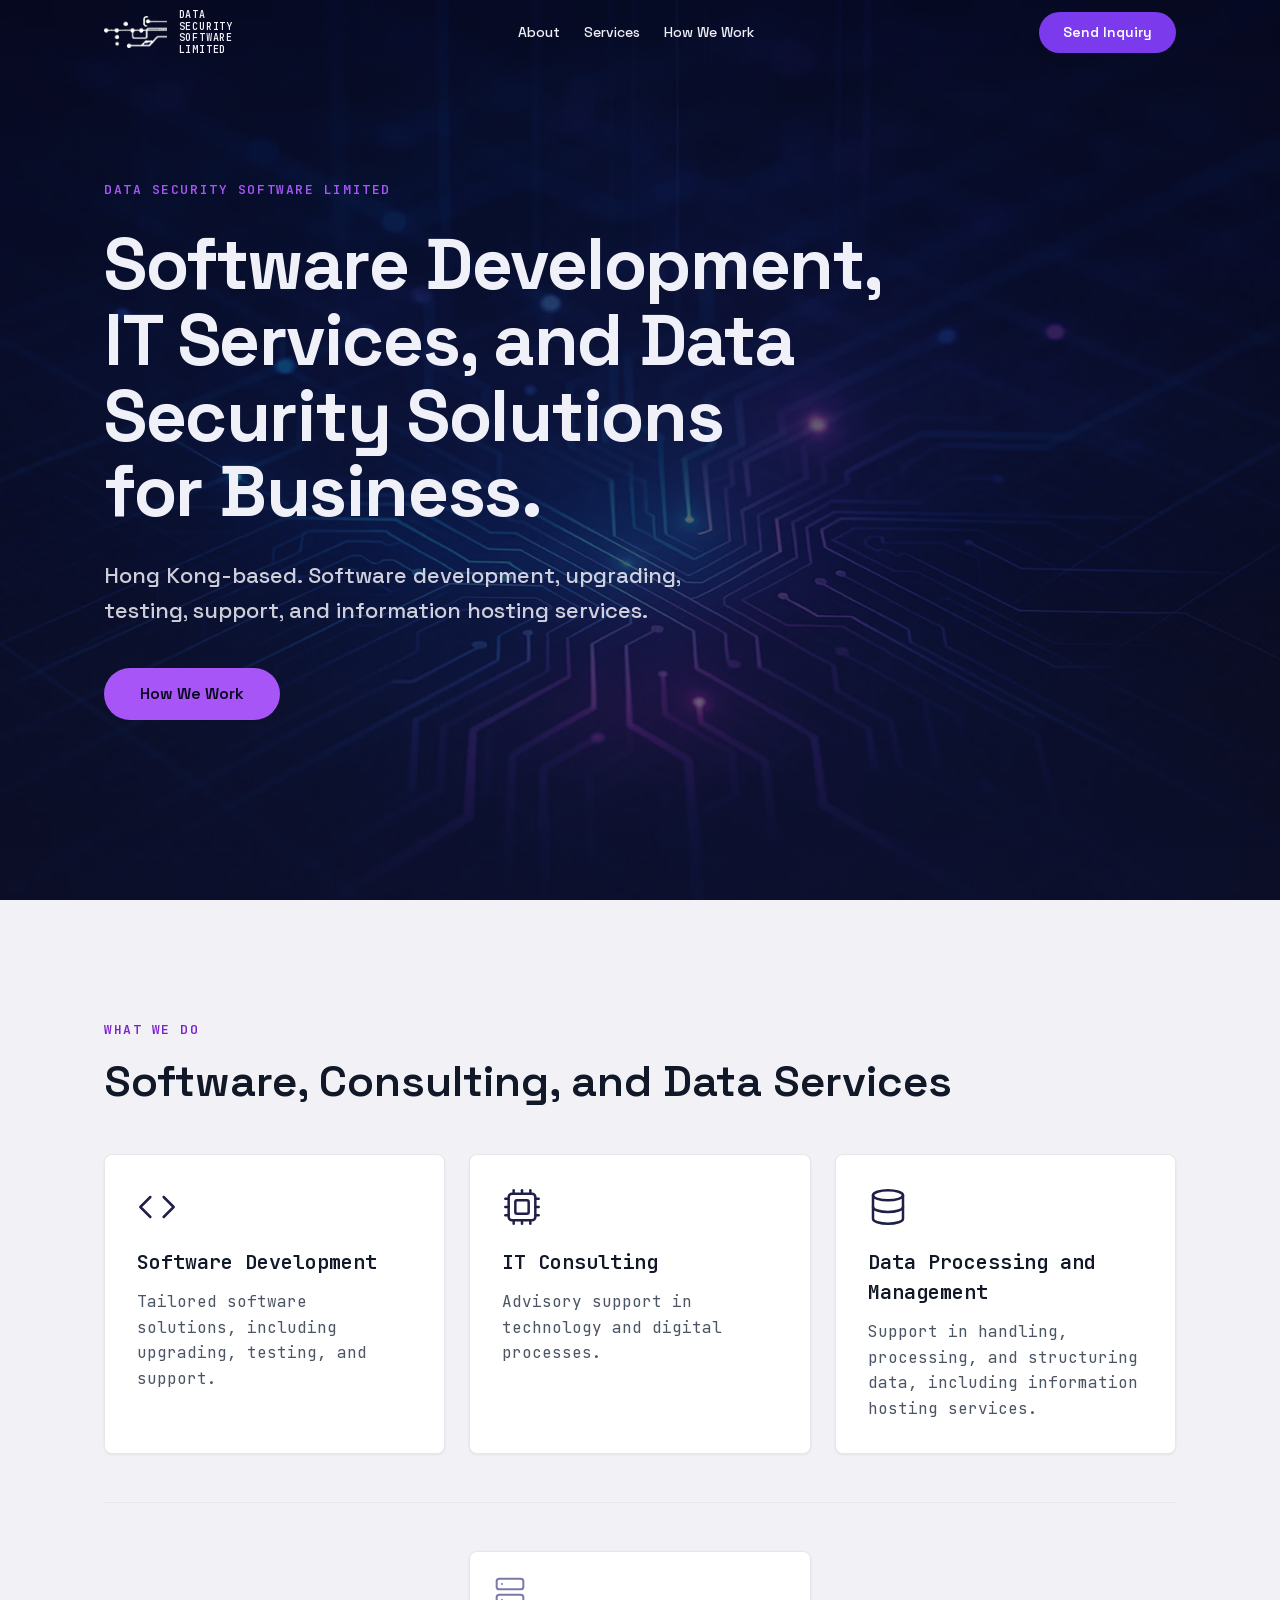
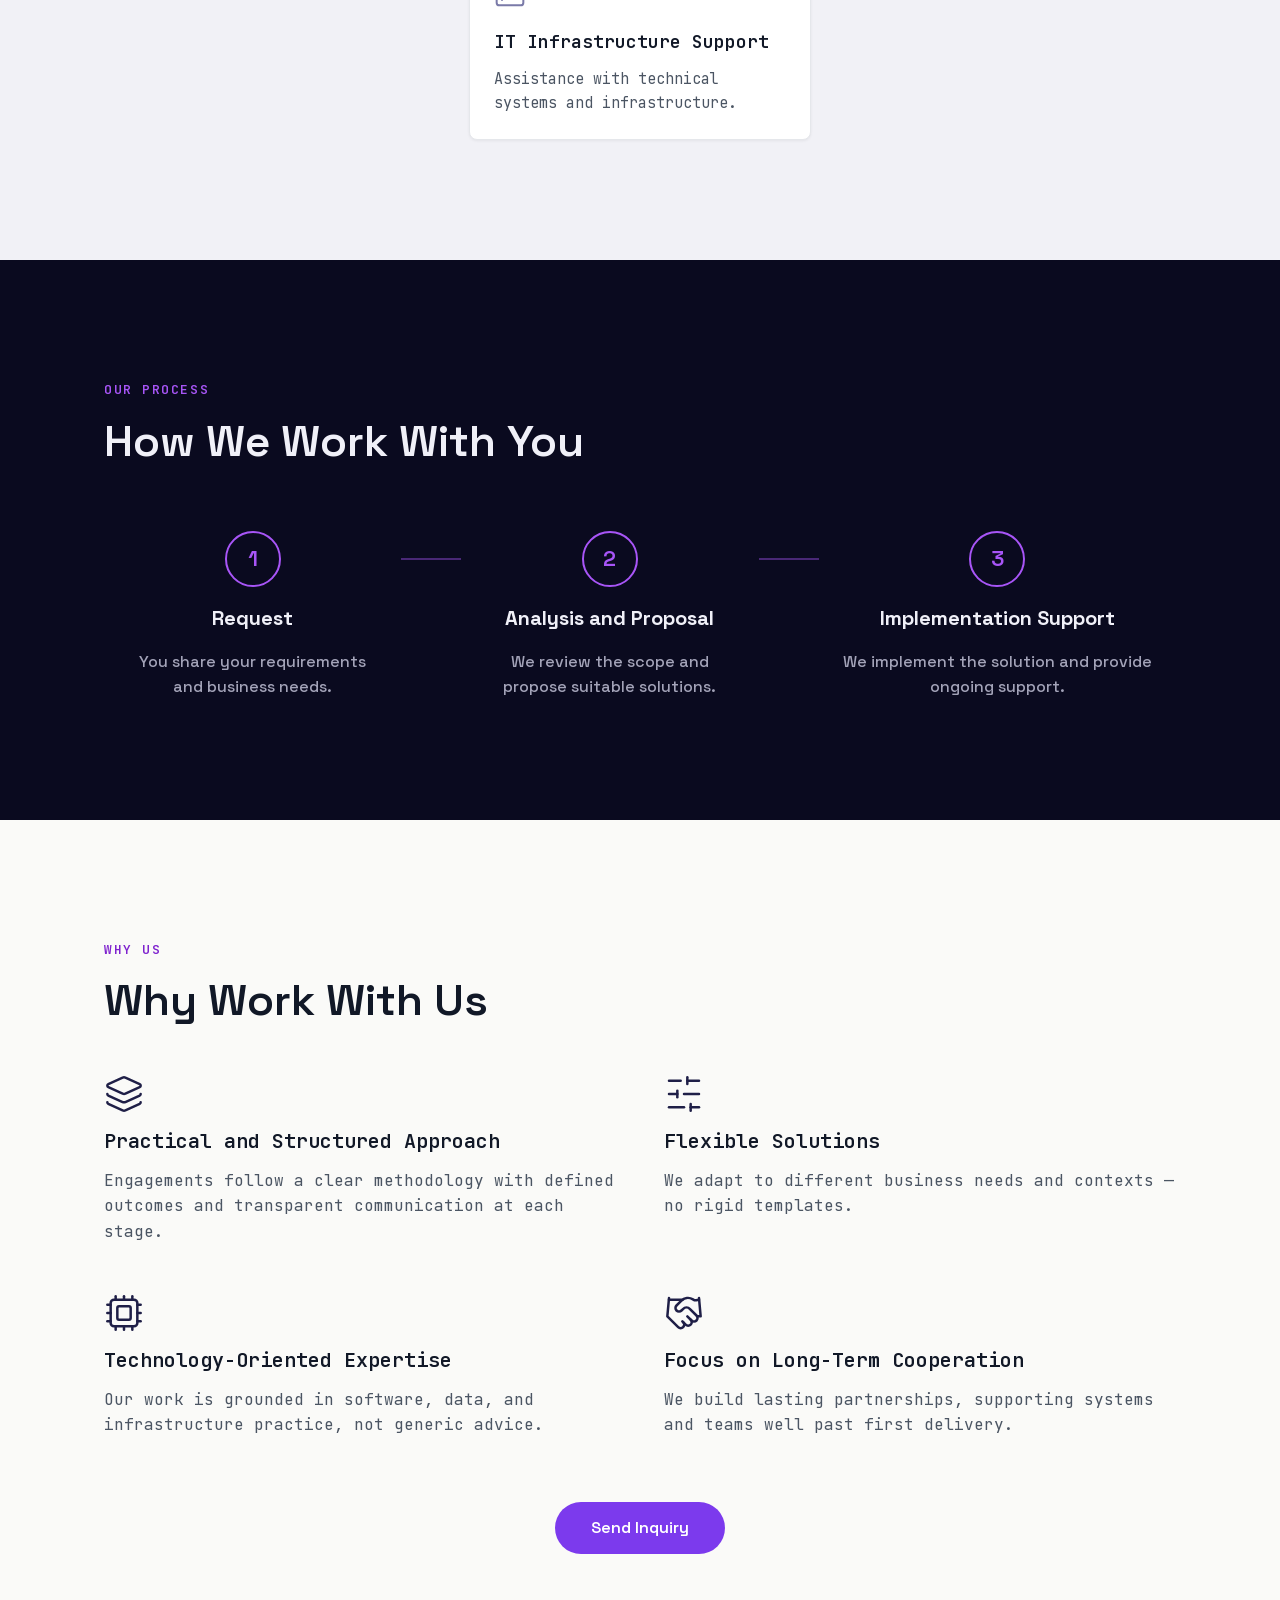
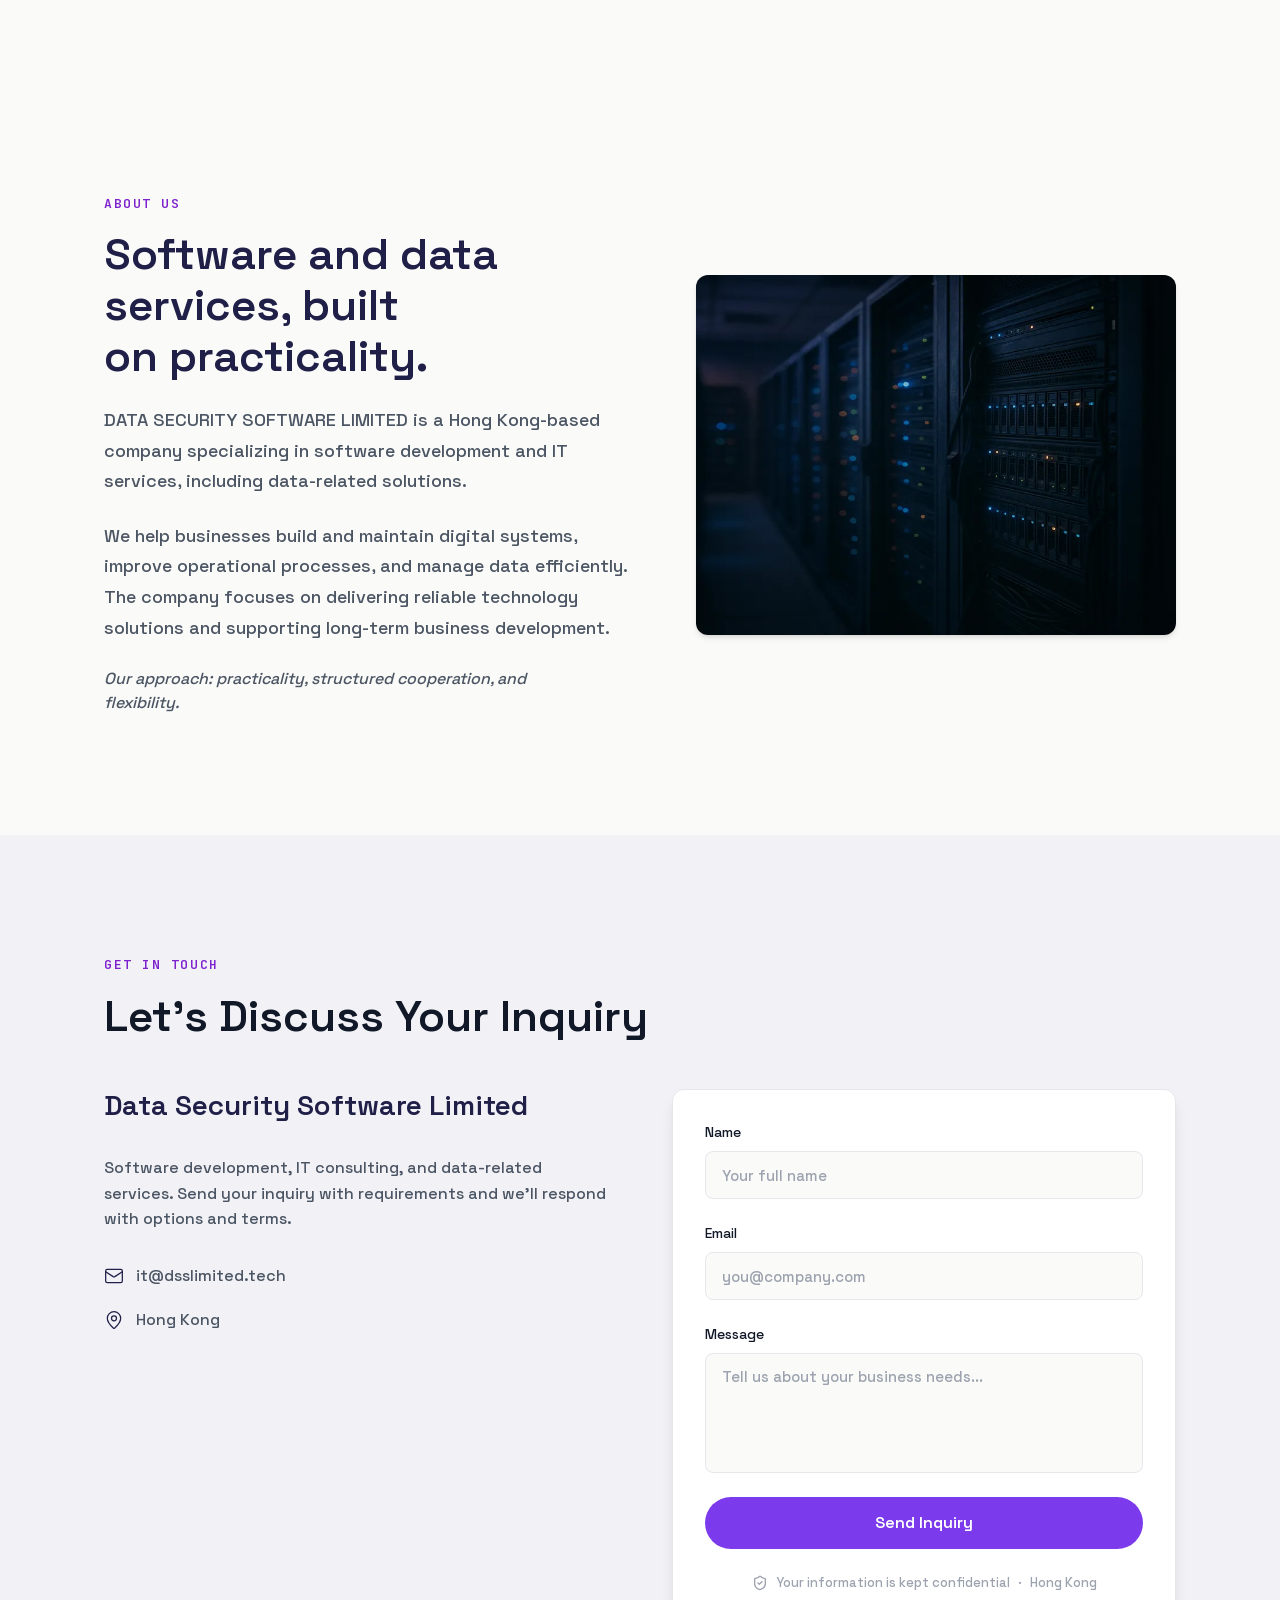
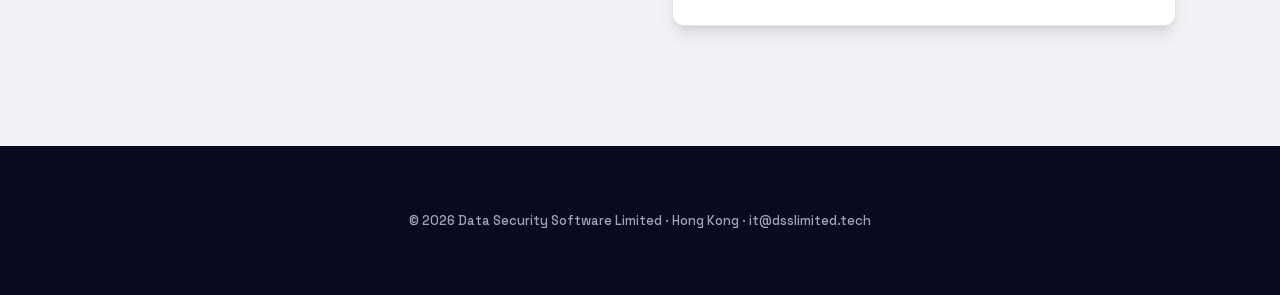
==== commit 0282be03: "Deploy Data Security Software website" ====
--- a/index.html
+++ b/index.html
@@ -1 +1 @@
-<!DOCTYPE html><!--Jf_PzVNAffG4bk4uRUqIF--><html lang="en" class="__variable_16a385 __variable_ea087f"><head><meta charSet="utf-8"/><meta name="viewport" content="width=device-width, initial-scale=1"/><link rel="preload" href="/datasec-site/_next/static/media/36966cca54120369-s.p.woff2" as="font" crossorigin="" type="font/woff2"/><link rel="preload" href="/datasec-site/_next/static/media/558ca1a6aa3cb55e-s.p.woff2" as="font" crossorigin="" type="font/woff2"/><link rel="preload" as="image" href="/datasec-site/logo.png"/><link rel="stylesheet" href="/datasec-site/_next/static/css/536514136e0bf4fa.css" data-precedence="next"/><link rel="preload" as="script" fetchPriority="low" href="/datasec-site/_next/static/chunks/webpack-ef63ee8b2f540a30.js"/><script src="/datasec-site/_next/static/chunks/4bd1b696-c023c6e3521b1417.js" async=""></script><script src="/datasec-site/_next/static/chunks/255-0c8b48cff9e1609e.js" async=""></script><script src="/datasec-site/_next/static/chunks/main-app-9298e4918930f5f2.js" async=""></script><script src="/datasec-site/_next/static/chunks/278-f56c0c83e0ba6c05.js" async=""></script><script src="/datasec-site/_next/static/chunks/app/page-1409e00c882c4da7.js" async=""></script><meta name="next-size-adjust" content=""/><meta name="theme-color" content="#0a0a1f"/><title>Data Security Software — Software Development &amp; IT Services</title><meta name="description" content="Hong Kong-based software development, IT consulting, and data-related solutions to support business operations and digital processes."/><meta property="og:title" content="Data Security Software — Software Development &amp; IT Services"/><meta property="og:description" content="Hong Kong-based software development, IT consulting, and data-related solutions to support business operations and digital processes."/><meta property="og:image" content="https://holding-sites.github.io/datasec-site/og.jpg"/><meta property="og:type" content="website"/><meta name="twitter:card" content="summary_large_image"/><meta name="twitter:title" content="Data Security Software — Software Development &amp; IT Services"/><meta name="twitter:description" content="Hong Kong-based software development, IT consulting, and data-related solutions to support business operations and digital processes."/><meta name="twitter:image" content="https://holding-sites.github.io/datasec-site/og.jpg"/><link rel="icon" href="/datasec-site/favicon.png"/><script src="/datasec-site/_next/static/chunks/polyfills-42372ed130431b0a.js" noModule=""></script></head><body class="font-body antialiased"><div hidden=""><!--$--><!--/$--></div><header class="fixed top-0 left-0 z-50 w-full transition-all duration-200 ease-out bg-transparent"><nav class="mx-auto flex h-16 max-w-[1200px] items-center justify-between px-5 md:px-16"><a class="flex items-center gap-3" aria-label="Data Security Software" href="/datasec-site"><img alt="Data Security Software" width="400" height="300" decoding="async" data-nimg="1" class="h-7 w-auto brightness-0 invert md:h-8" style="color:transparent" src="/datasec-site/logo.png"/><span class="flex flex-col font-mono text-[9px] font-semibold leading-[1.15] tracking-[0.08em] text-ink-light md:text-[10px]"><span>DATA</span><span>SECURITY</span><span>SOFTWARE</span><span>LIMITED</span></span></a><div class="hidden items-center gap-6 md:flex"><a class="font-body text-[14px] font-medium text-ink-light transition-colors hover:text-navy-400" href="#about">About</a><a class="font-body text-[14px] font-medium text-ink-light transition-colors hover:text-navy-400" href="#services">Services</a><a class="font-body text-[14px] font-medium text-ink-light transition-colors hover:text-navy-400" href="#how-we-work">How We Work</a></div><div class="flex items-center gap-4"><a class="hidden rounded-full bg-cta px-6 py-2.5 font-body text-[14px] font-semibold text-white transition-all hover:scale-[1.02] hover:bg-cta-hover md:inline-flex" href="#contacts">Send Inquiry</a><button class="-mr-3 rounded-lg p-3 text-ink-light transition-colors active:bg-white/5 md:hidden" aria-label="Open menu" aria-expanded="false" aria-controls="mobile-menu"><svg xmlns="http://www.w3.org/2000/svg" width="24" height="24" viewBox="0 0 24 24" fill="none" stroke="currentColor" stroke-width="2" stroke-linecap="round" stroke-linejoin="round" class="lucide lucide-menu" aria-hidden="true"><path d="M4 12h16"></path><path d="M4 18h16"></path><path d="M4 6h16"></path></svg></button></div></nav><div id="mobile-menu" aria-hidden="true" class="overflow-hidden bg-navy-950/95 backdrop-blur-[12px] transition-[max-height,opacity] duration-200 ease-out motion-reduce:transition-none md:hidden max-h-0 opacity-0"><div class="flex flex-col gap-1 px-5 pb-10 pt-2"><a tabindex="-1" class="-mx-2 block rounded-lg px-2 py-3 font-body text-[16px] font-medium text-ink-light transition-colors active:bg-white/5" href="#about">About</a><a tabindex="-1" class="-mx-2 block rounded-lg px-2 py-3 font-body text-[16px] font-medium text-ink-light transition-colors active:bg-white/5" href="#services">Services</a><a tabindex="-1" class="-mx-2 block rounded-lg px-2 py-3 font-body text-[16px] font-medium text-ink-light transition-colors active:bg-white/5" href="#how-we-work">How We Work</a><a tabindex="-1" class="mt-3 flex h-[52px] w-full items-center justify-center rounded-full bg-gold-500 font-body text-[16px] font-semibold text-navy-950 transition-all duration-250 ease-out hover:bg-gold-600 active:scale-[0.98]" href="#contacts">Send Inquiry</a></div></div></header><main><section id="hero" class="relative flex min-h-svh items-center overflow-hidden bg-navy-950 md:bg-gradient-to-b md:from-navy-950 md:to-navy-900 xl:min-h-screen"><div aria-hidden="true" class="absolute inset-0 hidden bg-cover bg-center opacity-35 md:block" style="background-image:url(&#x27;/datasec-site/hero.webp&#x27;)"></div><div class="relative z-10 mx-auto w-full max-w-[1200px] px-5 py-20 md:px-16 md:py-0"><div class="hero-animate flex max-w-[880px] flex-col gap-7"><p class="font-mono text-[13px] font-semibold uppercase tracking-[0.12em] text-gold-500">Data Security Software Limited</p><h1 class="text-balance font-heading text-[clamp(1.75rem,7.5vw,2rem)] font-bold leading-[1.05] tracking-[-0.02em] text-ink-light md:text-[56px] lg:text-[72px]">Software Development, IT Services, and Data Security Solutions for Business.</h1><p class="max-w-[580px] font-body text-[18px] font-normal leading-[1.6] text-ink-light/85 md:text-[20px] lg:text-[22px]">Hong Kong-based. Software development, upgrading, testing, support, and information hosting services.</p><div class="pt-3"><a class="inline-flex h-[52px] items-center justify-center rounded-full px-9 font-body text-[16px] font-semibold transition-all duration-250 ease-out bg-gold-500 text-navy-950 hover:bg-gold-600 hover:scale-[1.02] " href="#how-we-work">How We Work</a></div></div></div><a aria-label="Scroll to next section" aria-hidden="false" tabindex="0" class="absolute inset-x-0 bottom-6 mx-auto w-fit text-gold-500/70 transition-opacity duration-300 hover:text-gold-500 md:hidden animate-scroll-hint" href="#services"><svg xmlns="http://www.w3.org/2000/svg" width="28" height="28" viewBox="0 0 24 24" fill="none" stroke="currentColor" stroke-width="1.5" stroke-linecap="round" stroke-linejoin="round" class="lucide lucide-chevron-down" aria-hidden="true"><path d="m6 9 6 6 6-6"></path></svg></a></section><div class="sr-hidden"><section id="services" class="scroll-mt-[48px] bg-surface-tinted"><div class="mx-auto max-w-[1200px] px-5 py-20 md:px-16 md:py-[80px] xl:py-[120px] flex flex-col gap-12 md:gap-10 xl:gap-12"><div class="flex flex-col gap-4"><p class="font-mono text-[13px] font-semibold uppercase tracking-[0.12em] text-gold-700">What We Do</p><h2 class="text-balance font-heading text-[28px] font-semibold leading-[1.15] md:text-[36px] lg:text-[44px] text-ink">Software, Consulting, and Data Services</h2></div><div class="grid grid-cols-1 gap-4 md:grid-cols-2 md:gap-6 lg:grid-cols-3"><div class="flex h-full flex-col gap-5 rounded-lg border border-line bg-surface-card shadow-[0_1px_3px_rgba(0,0,0,0.06)] transition-all duration-300 ease-out hover:-translate-y-1 hover:shadow-[0_4px_12px_rgba(0,0,0,0.1)] p-8"><svg xmlns="http://www.w3.org/2000/svg" width="40" height="40" viewBox="0 0 24 24" fill="none" stroke="currentColor" stroke-width="1.5" stroke-linecap="round" stroke-linejoin="round" class="lucide lucide-code text-navy-800" aria-hidden="true"><path d="m16 18 6-6-6-6"></path><path d="m8 6-6 6 6 6"></path></svg><div class="flex flex-col gap-3"><h3 class="font-mono text-ink text-[20px] font-bold">Software Development</h3><p class="font-mono font-normal leading-[1.6] text-ink-muted text-[16px]">Tailored software solutions, including upgrading, testing, and support.</p></div></div><div class="flex h-full flex-col gap-5 rounded-lg border border-line bg-surface-card shadow-[0_1px_3px_rgba(0,0,0,0.06)] transition-all duration-300 ease-out hover:-translate-y-1 hover:shadow-[0_4px_12px_rgba(0,0,0,0.1)] p-8"><svg xmlns="http://www.w3.org/2000/svg" width="40" height="40" viewBox="0 0 24 24" fill="none" stroke="currentColor" stroke-width="1.5" stroke-linecap="round" stroke-linejoin="round" class="lucide lucide-cpu text-navy-800" aria-hidden="true"><path d="M12 20v2"></path><path d="M12 2v2"></path><path d="M17 20v2"></path><path d="M17 2v2"></path><path d="M2 12h2"></path><path d="M2 17h2"></path><path d="M2 7h2"></path><path d="M20 12h2"></path><path d="M20 17h2"></path><path d="M20 7h2"></path><path d="M7 20v2"></path><path d="M7 2v2"></path><rect x="4" y="4" width="16" height="16" rx="2"></rect><rect x="8" y="8" width="8" height="8" rx="1"></rect></svg><div class="flex flex-col gap-3"><h3 class="font-mono text-ink text-[20px] font-bold">IT Consulting</h3><p class="font-mono font-normal leading-[1.6] text-ink-muted text-[16px]">Advisory support in technology and digital processes.</p></div></div><div class="flex h-full flex-col gap-5 rounded-lg border border-line bg-surface-card shadow-[0_1px_3px_rgba(0,0,0,0.06)] transition-all duration-300 ease-out hover:-translate-y-1 hover:shadow-[0_4px_12px_rgba(0,0,0,0.1)] p-8"><svg xmlns="http://www.w3.org/2000/svg" width="40" height="40" viewBox="0 0 24 24" fill="none" stroke="currentColor" stroke-width="1.5" stroke-linecap="round" stroke-linejoin="round" class="lucide lucide-database text-navy-800" aria-hidden="true"><ellipse cx="12" cy="5" rx="9" ry="3"></ellipse><path d="M3 5V19A9 3 0 0 0 21 19V5"></path><path d="M3 12A9 3 0 0 0 21 12"></path></svg><div class="flex flex-col gap-3"><h3 class="font-mono text-ink text-[20px] font-bold">Data Processing and Management</h3><p class="font-mono font-normal leading-[1.6] text-ink-muted text-[16px]">Support in handling, processing, and structuring data, including information hosting services.</p></div></div></div><hr class="border-line"/><div class="flex flex-col gap-4 md:flex-row md:justify-center md:gap-6"><div class="md:w-[calc((100%-1.5rem)/2)] md:shrink-0 lg:w-[calc((100%-3rem)/3)]"><div class="flex h-full flex-col gap-5 rounded-lg border border-line bg-surface-card shadow-[0_1px_3px_rgba(0,0,0,0.06)] transition-all duration-300 ease-out hover:-translate-y-1 hover:shadow-[0_4px_12px_rgba(0,0,0,0.1)] p-6"><svg xmlns="http://www.w3.org/2000/svg" width="32" height="32" viewBox="0 0 24 24" fill="none" stroke="currentColor" stroke-width="1.5" stroke-linecap="round" stroke-linejoin="round" class="lucide lucide-server text-navy-400" aria-hidden="true"><rect width="20" height="8" x="2" y="2" rx="2" ry="2"></rect><rect width="20" height="8" x="2" y="14" rx="2" ry="2"></rect><line x1="6" x2="6.01" y1="6" y2="6"></line><line x1="6" x2="6.01" y1="18" y2="18"></line></svg><div class="flex flex-col gap-3"><h3 class="font-mono text-ink text-[18px] font-semibold">IT Infrastructure Support</h3><p class="font-mono font-normal leading-[1.6] text-ink-muted text-[15px]">Assistance with technical systems and infrastructure.</p></div></div></div></div></div></section></div><div class="sr-hidden"><section id="how-we-work" class="scroll-mt-[48px] bg-navy-950"><div class="mx-auto max-w-[1200px] px-5 py-20 md:px-16 md:py-[80px] xl:py-[120px] flex flex-col gap-12 md:gap-10 xl:gap-12"><div class="flex flex-col gap-4"><p class="font-mono text-[13px] font-semibold uppercase tracking-[0.12em] text-gold-500">Our Process</p><h2 class="text-balance font-heading text-[28px] font-semibold leading-[1.15] md:text-[36px] lg:text-[44px] text-ink-light">How We Work With You</h2></div><div class="flex flex-col gap-4 pt-4 lg:flex-row lg:items-start lg:gap-0"><div class="flex flex-1 flex-col items-center lg:flex-row lg:items-start"><div class="flex flex-1 flex-col items-center gap-4 px-6"><div class="flex h-14 w-14 items-center justify-center rounded-full border-2 border-gold-500 bg-transparent"><span class="font-heading text-[22px] font-semibold text-gold-500">1</span></div><h3 class="text-center font-body text-[20px] font-bold text-ink-light">Request</h3><p class="text-center font-body text-[16px] font-normal leading-[1.6] text-ink-light-muted">You share your requirements and business needs.</p></div><div class="hidden h-14 w-[60px] items-center justify-center lg:flex"><div class="h-[2px] w-full bg-gold-500/40"></div></div><div class="mt-4 flex h-8 w-full items-center justify-center lg:hidden"><div class="h-full w-[2px] bg-gold-500/40"></div></div></div><div class="flex flex-1 flex-col items-center lg:flex-row lg:items-start"><div class="flex flex-1 flex-col items-center gap-4 px-6"><div class="flex h-14 w-14 items-center justify-center rounded-full border-2 border-gold-500 bg-transparent"><span class="font-heading text-[22px] font-semibold text-gold-500">2</span></div><h3 class="text-center font-body text-[20px] font-bold text-ink-light">Analysis and Proposal</h3><p class="text-center font-body text-[16px] font-normal leading-[1.6] text-ink-light-muted">We review the scope and propose suitable solutions.</p></div><div class="hidden h-14 w-[60px] items-center justify-center lg:flex"><div class="h-[2px] w-full bg-gold-500/40"></div></div><div class="mt-4 flex h-8 w-full items-center justify-center lg:hidden"><div class="h-full w-[2px] bg-gold-500/40"></div></div></div><div class="flex flex-1 flex-col items-center lg:flex-row lg:items-start"><div class="flex flex-1 flex-col items-center gap-4 px-6"><div class="flex h-14 w-14 items-center justify-center rounded-full border-2 border-gold-500 bg-transparent"><span class="font-heading text-[22px] font-semibold text-gold-500">3</span></div><h3 class="text-center font-body text-[20px] font-bold text-ink-light">Implementation Support</h3><p class="text-center font-body text-[16px] font-normal leading-[1.6] text-ink-light-muted">We implement the solution and provide ongoing support.</p></div></div></div></div></section></div><div class="sr-hidden"><section id="why-us" class="scroll-mt-[48px] bg-surface-warm"><div class="mx-auto max-w-[1200px] px-5 py-20 md:px-16 md:py-[80px] xl:py-[120px] flex flex-col gap-12 md:gap-10 xl:gap-12"><div class="flex flex-col gap-4"><p class="font-mono text-[13px] font-semibold uppercase tracking-[0.12em] text-gold-700">Why Us</p><h2 class="text-balance font-heading text-[28px] font-semibold leading-[1.15] md:text-[36px] lg:text-[44px] text-ink">Why Work With Us</h2></div><div class="grid grid-cols-1 gap-10 md:grid-cols-2 md:gap-x-8 md:gap-y-10 xl:gap-12"><div class="flex flex-col gap-3"><svg xmlns="http://www.w3.org/2000/svg" width="40" height="40" viewBox="0 0 24 24" fill="none" stroke="currentColor" stroke-width="1.5" stroke-linecap="round" stroke-linejoin="round" class="lucide lucide-layers text-navy-800" aria-hidden="true"><path d="M12.83 2.18a2 2 0 0 0-1.66 0L2.6 6.08a1 1 0 0 0 0 1.83l8.58 3.91a2 2 0 0 0 1.66 0l8.58-3.9a1 1 0 0 0 0-1.83z"></path><path d="M2 12a1 1 0 0 0 .58.91l8.6 3.91a2 2 0 0 0 1.65 0l8.58-3.9A1 1 0 0 0 22 12"></path><path d="M2 17a1 1 0 0 0 .58.91l8.6 3.91a2 2 0 0 0 1.65 0l8.58-3.9A1 1 0 0 0 22 17"></path></svg><h3 class="font-mono text-[20px] font-bold text-ink">Practical and Structured Approach</h3><p class="font-mono text-[16px] font-normal leading-[1.6] text-ink-muted">Engagements follow a clear methodology with defined outcomes and transparent communication at each stage.</p></div><div class="flex flex-col gap-3"><svg xmlns="http://www.w3.org/2000/svg" width="40" height="40" viewBox="0 0 24 24" fill="none" stroke="currentColor" stroke-width="1.5" stroke-linecap="round" stroke-linejoin="round" class="lucide lucide-sliders-horizontal text-navy-800" aria-hidden="true"><line x1="21" x2="14" y1="4" y2="4"></line><line x1="10" x2="3" y1="4" y2="4"></line><line x1="21" x2="12" y1="12" y2="12"></line><line x1="8" x2="3" y1="12" y2="12"></line><line x1="21" x2="16" y1="20" y2="20"></line><line x1="12" x2="3" y1="20" y2="20"></line><line x1="14" x2="14" y1="2" y2="6"></line><line x1="8" x2="8" y1="10" y2="14"></line><line x1="16" x2="16" y1="18" y2="22"></line></svg><h3 class="font-mono text-[20px] font-bold text-ink">Flexible Solutions</h3><p class="font-mono text-[16px] font-normal leading-[1.6] text-ink-muted">We adapt to different business needs and contexts — no rigid templates.</p></div><div class="flex flex-col gap-3"><svg xmlns="http://www.w3.org/2000/svg" width="40" height="40" viewBox="0 0 24 24" fill="none" stroke="currentColor" stroke-width="1.5" stroke-linecap="round" stroke-linejoin="round" class="lucide lucide-cpu text-navy-800" aria-hidden="true"><path d="M12 20v2"></path><path d="M12 2v2"></path><path d="M17 20v2"></path><path d="M17 2v2"></path><path d="M2 12h2"></path><path d="M2 17h2"></path><path d="M2 7h2"></path><path d="M20 12h2"></path><path d="M20 17h2"></path><path d="M20 7h2"></path><path d="M7 20v2"></path><path d="M7 2v2"></path><rect x="4" y="4" width="16" height="16" rx="2"></rect><rect x="8" y="8" width="8" height="8" rx="1"></rect></svg><h3 class="font-mono text-[20px] font-bold text-ink">Technology-Oriented Expertise</h3><p class="font-mono text-[16px] font-normal leading-[1.6] text-ink-muted">Our work is grounded in software, data, and infrastructure practice, not generic advice.</p></div><div class="flex flex-col gap-3"><svg xmlns="http://www.w3.org/2000/svg" width="40" height="40" viewBox="0 0 24 24" fill="none" stroke="currentColor" stroke-width="1.5" stroke-linecap="round" stroke-linejoin="round" class="lucide lucide-handshake text-navy-800" aria-hidden="true"><path d="m11 17 2 2a1 1 0 1 0 3-3"></path><path d="m14 14 2.5 2.5a1 1 0 1 0 3-3l-3.88-3.88a3 3 0 0 0-4.24 0l-.88.88a1 1 0 1 1-3-3l2.81-2.81a5.79 5.79 0 0 1 7.06-.87l.47.28a2 2 0 0 0 1.42.25L21 4"></path><path d="m21 3 1 11h-2"></path><path d="M3 3 2 14l6.5 6.5a1 1 0 1 0 3-3"></path><path d="M3 4h8"></path></svg><h3 class="font-mono text-[20px] font-bold text-ink">Focus on Long-Term Cooperation</h3><p class="font-mono text-[16px] font-normal leading-[1.6] text-ink-muted">We build lasting partnerships, supporting systems and teams well past first delivery.</p></div></div><div class="flex justify-center pt-4"><a class="inline-flex h-[52px] items-center justify-center rounded-full px-9 font-body text-[16px] font-semibold transition-all duration-250 ease-out bg-cta text-white hover:bg-cta-hover hover:scale-[1.02] " href="#contacts">Send Inquiry</a></div></div></section></div><div class="sr-hidden sr-mobile-on"><section id="about" class="scroll-mt-[48px] bg-surface-warm"><div class="mx-auto max-w-[1200px] px-5 py-20 md:px-16 md:py-[80px] xl:py-[120px] flex flex-col items-center gap-16 lg:flex-row"><div class="flex flex-col gap-6 md:flex-1"><div class="flex flex-col gap-4"><p class="font-mono text-[13px] font-semibold uppercase tracking-[0.12em] text-gold-700">About Us</p><h2 class="text-balance font-heading text-[28px] font-semibold leading-[1.15] md:text-[36px] lg:text-[44px] text-navy-800">Software and data services, built on practicality.</h2></div><p class="max-w-[600px] font-body text-[16px] font-normal leading-[1.7] text-ink-muted md:text-[18px]">DATA SECURITY SOFTWARE LIMITED is a Hong Kong-based company specializing in software development and IT services, including data-related solutions.</p><p class="max-w-[600px] font-body text-[16px] font-normal leading-[1.7] text-ink-muted md:text-[18px]">We help businesses build and maintain digital systems, improve operational processes, and manage data efficiently. The company focuses on delivering reliable technology solutions and supporting long-term business development.</p><p class="max-w-[480px] font-body text-[16px] font-medium italic leading-[1.5] text-ink-muted">Our approach: practicality, structured cooperation, and flexibility.</p></div><div class="w-full md:mx-auto md:max-w-[640px] lg:mx-0 lg:w-[480px] lg:max-w-none"><img alt="Data Security Software development work" loading="lazy" width="480" height="360" decoding="async" data-nimg="1" class="rounded-xl object-cover shadow-md" style="color:transparent" src="/datasec-site/about.webp"/></div></div></section></div><div class="sr-hidden"><section id="contacts" class="scroll-mt-[48px] bg-surface-tinted"><div class="mx-auto max-w-[1200px] px-5 py-20 md:px-16 md:py-[80px] xl:py-[120px] flex flex-col gap-12 md:gap-10 xl:gap-12"><div class="flex flex-col gap-4"><p class="font-mono text-[13px] font-semibold uppercase tracking-[0.12em] text-gold-700">Get in Touch</p><h2 class="text-balance font-heading text-[28px] font-semibold leading-[1.15] md:text-[36px] lg:text-[44px] text-ink">Let’s Discuss Your Inquiry</h2></div><div class="flex flex-col gap-16 lg:flex-row"><div class="flex flex-col gap-8 md:flex-1"><h3 class="font-heading text-[20px] font-semibold leading-[1.2] text-navy-800 md:text-[28px]">Data Security Software Limited</h3><p class="font-body text-[16px] font-normal leading-[1.6] text-ink-muted">Software development, IT consulting, and data-related services. Send your inquiry with requirements and we&#x27;ll respond with options and terms.</p><div class="flex flex-col gap-5"><div class="flex items-center gap-3"><svg xmlns="http://www.w3.org/2000/svg" width="20" height="20" viewBox="0 0 24 24" fill="none" stroke="currentColor" stroke-width="1.5" stroke-linecap="round" stroke-linejoin="round" class="lucide lucide-mail text-navy-800" aria-hidden="true"><path d="m22 7-8.991 5.727a2 2 0 0 1-2.009 0L2 7"></path><rect x="2" y="4" width="20" height="16" rx="2"></rect></svg><span class="font-body text-[16px] text-ink-muted">it@dsslimited.tech</span></div><div class="flex items-center gap-3"><svg xmlns="http://www.w3.org/2000/svg" width="20" height="20" viewBox="0 0 24 24" fill="none" stroke="currentColor" stroke-width="1.5" stroke-linecap="round" stroke-linejoin="round" class="lucide lucide-map-pin text-navy-800" aria-hidden="true"><path d="M20 10c0 4.993-5.539 10.193-7.399 11.799a1 1 0 0 1-1.202 0C9.539 20.193 4 14.993 4 10a8 8 0 0 1 16 0"></path><circle cx="12" cy="10" r="3"></circle></svg><span class="font-body text-[16px] text-ink-muted">Hong Kong</span></div></div></div><div class="md:flex-1"><form class="flex flex-col gap-6 rounded-xl border border-line bg-surface-card p-8 shadow-lg"><div class="flex flex-col gap-2"><label for="name" class="font-body text-[14px] font-medium text-ink">Name</label><input id="name" type="text" placeholder="Your full name" required="" class="w-full rounded-lg border border-line bg-surface-warm px-4 font-body text-[15px] text-ink placeholder:text-ink-faint focus:outline-none focus:ring-2 focus:ring-navy-400 h-12" name="name"/></div><div class="flex flex-col gap-2"><label for="email" class="font-body text-[14px] font-medium text-ink">Email</label><input id="email" type="email" placeholder="you@company.com" required="" class="w-full rounded-lg border border-line bg-surface-warm px-4 font-body text-[15px] text-ink placeholder:text-ink-faint focus:outline-none focus:ring-2 focus:ring-navy-400 h-12" name="email"/></div><div class="flex flex-col gap-2"><label for="message" class="font-body text-[14px] font-medium text-ink">Message</label><textarea id="message" name="message" placeholder="Tell us about your business needs..." rows="4" class="w-full rounded-lg border border-line bg-surface-warm px-4 font-body text-[15px] text-ink placeholder:text-ink-faint focus:outline-none focus:ring-2 focus:ring-navy-400 h-[120px] resize-none py-3"></textarea></div><button type="submit" class="inline-flex h-[52px] items-center justify-center rounded-full px-9 font-body text-[16px] font-semibold transition-all duration-250 ease-out bg-cta text-white hover:bg-cta-hover hover:scale-[1.02] w-full">Send Inquiry</button><div class="flex flex-col items-center gap-2 text-center md:flex-row md:flex-wrap md:justify-center md:gap-2"><svg xmlns="http://www.w3.org/2000/svg" width="16" height="16" viewBox="0 0 24 24" fill="none" stroke="currentColor" stroke-width="2" stroke-linecap="round" stroke-linejoin="round" class="lucide lucide-shield-check text-ink-faint" aria-hidden="true"><path d="M20 13c0 5-3.5 7.5-7.66 8.95a1 1 0 0 1-.67-.01C7.5 20.5 4 18 4 13V6a1 1 0 0 1 1-1c2 0 4.5-1.2 6.24-2.72a1.17 1.17 0 0 1 1.52 0C14.51 3.81 17 5 19 5a1 1 0 0 1 1 1z"></path><path d="m9 12 2 2 4-4"></path></svg><span class="font-body text-[13px] text-ink-faint">Your information is kept confidential<span class="ml-2 hidden md:inline">·</span></span><span class="font-body text-[13px] text-ink-faint">Hong Kong</span></div></form></div></div></div></section></div></main><footer class="bg-navy-950"><div class="mx-auto max-w-[1200px] px-5 py-16 md:px-16 md:py-12 xl:py-16"><p class="mx-auto max-w-[640px] text-center font-body text-[13px] leading-relaxed text-ink-light-muted">© 2026 Data Security Software Limited · Hong Kong · it@dsslimited.tech</p></div></footer><!--$--><!--/$--><script src="/datasec-site/_next/static/chunks/webpack-ef63ee8b2f540a30.js" id="_R_" async=""></script><script>(self.__next_f=self.__next_f||[]).push([0])</script><script>self.__next_f.push([1,"1:\"$Sreact.fragment\"\n2:I[9766,[],\"\"]\n3:I[8924,[],\"\"]\n4:I[1149,[\"278\",\"static/chunks/278-f56c0c83e0ba6c05.js\",\"974\",\"static/chunks/app/page-1409e00c882c4da7.js\"],\"NavBar\"]\n5:I[2619,[\"278\",\"static/chunks/278-f56c0c83e0ba6c05.js\",\"974\",\"static/chunks/app/page-1409e00c882c4da7.js\"],\"\"]\n6:I[8854,[\"278\",\"static/chunks/278-f56c0c83e0ba6c05.js\",\"974\",\"static/chunks/app/page-1409e00c882c4da7.js\"],\"HeroScrollHint\"]\n7:I[6985,[\"278\",\"static/chunks/278-f56c0c83e0ba6c05.js\",\"974\",\"static/chunks/app/page-1409e00c882c4da7.js\"],\"ScrollReveal\"]\n13:I[7150,[],\"\"]\n:HL[\"/datasec-site/_next/static/media/36966cca54120369-s.p.woff2\",\"font\",{\"crossOrigin\":\"\",\"type\":\"font/woff2\"}]\n:HL[\"/datasec-site/_next/static/media/558ca1a6aa3cb55e-s.p.woff2\",\"font\",{\"crossOrigin\":\"\",\"type\":\"font/woff2\"}]\n:HL[\"/datasec-site/_next/static/css/536514136e0bf4fa.css\",\"style\"]\n"])</script><script>self.__next_f.push([1,"0:{\"P\":null,\"b\":\"Jf_PzVNAffG4bk4uRUqIF\",\"p\":\"/datasec-site\",\"c\":[\"\",\"\"],\"i\":false,\"f\":[[[\"\",{\"children\":[\"__PAGE__\",{}]},\"$undefined\",\"$undefined\",true],[\"\",[\"$\",\"$1\",\"c\",{\"children\":[[[\"$\",\"link\",\"0\",{\"rel\":\"stylesheet\",\"href\":\"/datasec-site/_next/static/css/536514136e0bf4fa.css\",\"precedence\":\"next\",\"crossOrigin\":\"$undefined\",\"nonce\":\"$undefined\"}]],[\"$\",\"html\",null,{\"lang\":\"en\",\"className\":\"__variable_16a385 __variable_ea087f\",\"children\":[\"$\",\"body\",null,{\"className\":\"font-body antialiased\",\"children\":[\"$\",\"$L2\",null,{\"parallelRouterKey\":\"children\",\"error\":\"$undefined\",\"errorStyles\":\"$undefined\",\"errorScripts\":\"$undefined\",\"template\":[\"$\",\"$L3\",null,{}],\"templateStyles\":\"$undefined\",\"templateScripts\":\"$undefined\",\"notFound\":[[[\"$\",\"title\",null,{\"children\":\"404: This page could not be found.\"}],[\"$\",\"div\",null,{\"style\":{\"fontFamily\":\"system-ui,\\\"Segoe UI\\\",Roboto,Helvetica,Arial,sans-serif,\\\"Apple Color Emoji\\\",\\\"Segoe UI Emoji\\\"\",\"height\":\"100vh\",\"textAlign\":\"center\",\"display\":\"flex\",\"flexDirection\":\"column\",\"alignItems\":\"center\",\"justifyContent\":\"center\"},\"children\":[\"$\",\"div\",null,{\"children\":[[\"$\",\"style\",null,{\"dangerouslySetInnerHTML\":{\"__html\":\"body{color:#000;background:#fff;margin:0}.next-error-h1{border-right:1px solid rgba(0,0,0,.3)}@media (prefers-color-scheme:dark){body{color:#fff;background:#000}.next-error-h1{border-right:1px solid rgba(255,255,255,.3)}}\"}}],[\"$\",\"h1\",null,{\"className\":\"next-error-h1\",\"style\":{\"display\":\"inline-block\",\"margin\":\"0 20px 0 0\",\"padding\":\"0 23px 0 0\",\"fontSize\":24,\"fontWeight\":500,\"verticalAlign\":\"top\",\"lineHeight\":\"49px\"},\"children\":404}],[\"$\",\"div\",null,{\"style\":{\"display\":\"inline-block\"},\"children\":[\"$\",\"h2\",null,{\"style\":{\"fontSize\":14,\"fontWeight\":400,\"lineHeight\":\"49px\",\"margin\":0},\"children\":\"This page could not be found.\"}]}]]}]}]],[]],\"forbidden\":\"$undefined\",\"unauthorized\":\"$undefined\"}]}]}]]}],{\"children\":[\"__PAGE__\",[\"$\",\"$1\",\"c\",{\"children\":[[[\"$\",\"$L4\",null,{\"brand\":\"Data Security Software\",\"logoSrc\":\"/datasec-site/logo.png\",\"links\":[{\"label\":\"About\",\"href\":\"#about\"},{\"label\":\"Services\",\"href\":\"#services\"},{\"label\":\"How We Work\",\"href\":\"#how-we-work\"}],\"ctaLabel\":\"Send Inquiry\",\"ctaHref\":\"#contacts\"}],[\"$\",\"main\",null,{\"children\":[[\"$\",\"section\",null,{\"id\":\"hero\",\"className\":\"relative flex min-h-svh items-center overflow-hidden bg-navy-950 md:bg-gradient-to-b md:from-navy-950 md:to-navy-900 xl:min-h-screen\",\"children\":[[\"$\",\"div\",null,{\"aria-hidden\":true,\"className\":\"absolute inset-0 hidden bg-cover bg-center opacity-35 md:block\",\"style\":{\"backgroundImage\":\"url('/datasec-site/hero.webp')\"}}],[\"$\",\"div\",null,{\"className\":\"relative z-10 mx-auto w-full max-w-[1200px] px-5 py-20 md:px-16 md:py-0\",\"children\":[\"$\",\"div\",null,{\"className\":\"hero-animate flex max-w-[880px] flex-col gap-7\",\"children\":[[\"$\",\"p\",null,{\"className\":\"font-mono text-[13px] font-semibold uppercase tracking-[0.12em] text-gold-500\",\"children\":\"Data Security Software Limited\"}],[\"$\",\"h1\",null,{\"className\":\"text-balance font-heading text-[clamp(1.75rem,7.5vw,2rem)] font-bold leading-[1.05] tracking-[-0.02em] text-ink-light md:text-[56px] lg:text-[72px]\",\"children\":\"Software Development, IT Services, and Data Security Solutions for Business.\"}],[\"$\",\"p\",null,{\"className\":\"max-w-[580px] font-body text-[18px] font-normal leading-[1.6] text-ink-light/85 md:text-[20px] lg:text-[22px]\",\"children\":\"Hong Kong-based. Software development, upgrading, testing, support, and information hosting services.\"}],[\"$\",\"div\",null,{\"className\":\"pt-3\",\"children\":[\"$\",\"$L5\",null,{\"href\":\"#how-we-work\",\"className\":\"inline-flex h-[52px] items-center justify-center rounded-full px-9 font-body text-[16px] font-semibold transition-all duration-250 ease-out bg-gold-500 text-navy-950 hover:bg-gold-600 hover:scale-[1.02] \",\"children\":\"How We Work\"}]}]]}]}],[\"$\",\"$L6\",null,{}]]}],[\"$\",\"$L7\",null,{\"children\":[\"$\",\"section\",null,{\"id\":\"services\",\"className\":\"scroll-mt-[48px] bg-surface-tinted\",\"children\":[\"$\",\"div\",null,{\"className\":\"mx-auto max-w-[1200px] px-5 py-20 md:px-16 md:py-[80px] xl:py-[120px] flex flex-col gap-12 md:gap-10 xl:gap-12\",\"children\":[[\"$\",\"div\",null,{\"className\":\"flex flex-col gap-4\",\"children\":[[\"$\",\"p\",null,{\"className\":\"font-mono text-[13px] font-semibold uppercase tracking-[0.12em] text-gold-700\",\"children\":\"What We Do\"}],\"$L8\"]}],\"$L9\",\"$La\",\"$Lb\"]}]}]}],\"$Lc\",\"$Ld\",\"$Le\",\"$Lf\"]}],\"$L10\"],null,\"$L11\"]}],{},null,false]},null,false],\"$L12\",false]],\"m\":\"$undefined\",\"G\":[\"$13\",[]],\"s\":false,\"S\":true}\n"])</script><script>self.__next_f.push([1,"18:I[1356,[\"278\",\"static/chunks/278-f56c0c83e0ba6c05.js\",\"974\",\"static/chunks/app/page-1409e00c882c4da7.js\"],\"Image\"]\n19:I[7250,[\"278\",\"static/chunks/278-f56c0c83e0ba6c05.js\",\"974\",\"static/chunks/app/page-1409e00c882c4da7.js\"],\"ContactsSection\"]\n1a:I[4431,[],\"OutletBoundary\"]\n1c:I[5278,[],\"AsyncMetadataOutlet\"]\n1e:I[4431,[],\"ViewportBoundary\"]\n20:I[4431,[],\"MetadataBoundary\"]\n21:\"$Sreact.suspense\"\n8:[\"$\",\"h2\",null,{\"className\":\"text-balance font-heading text-[28px] font-semibold leading-[1.15] md:text-[36px] lg:text-[44px] text-ink\",\"children\":\"Software, Consulting, and Data Services\"}]\n"])</script><script>self.__next_f.push([1,"9:[\"$\",\"div\",null,{\"className\":\"grid grid-cols-1 gap-4 md:grid-cols-2 md:gap-6 lg:grid-cols-3\",\"children\":[[\"$\",\"div\",\"Software Development\",{\"className\":\"flex h-full flex-col gap-5 rounded-lg border border-line bg-surface-card shadow-[0_1px_3px_rgba(0,0,0,0.06)] transition-all duration-300 ease-out hover:-translate-y-1 hover:shadow-[0_4px_12px_rgba(0,0,0,0.1)] p-8\",\"children\":[[\"$\",\"svg\",null,{\"ref\":\"$undefined\",\"xmlns\":\"http://www.w3.org/2000/svg\",\"width\":40,\"height\":40,\"viewBox\":\"0 0 24 24\",\"fill\":\"none\",\"stroke\":\"currentColor\",\"strokeWidth\":1.5,\"strokeLinecap\":\"round\",\"strokeLinejoin\":\"round\",\"className\":\"lucide lucide-code text-navy-800\",\"aria-hidden\":\"true\",\"children\":[[\"$\",\"path\",\"eg8j8\",{\"d\":\"m16 18 6-6-6-6\"}],[\"$\",\"path\",\"ppft3o\",{\"d\":\"m8 6-6 6 6 6\"}],\"$undefined\"]}],[\"$\",\"div\",null,{\"className\":\"flex flex-col gap-3\",\"children\":[[\"$\",\"h3\",null,{\"className\":\"font-mono text-ink text-[20px] font-bold\",\"children\":\"Software Development\"}],[\"$\",\"p\",null,{\"className\":\"font-mono font-normal leading-[1.6] text-ink-muted text-[16px]\",\"children\":\"Tailored software solutions, including upgrading, testing, and support.\"}]]}]]}],[\"$\",\"div\",\"IT Consulting\",{\"className\":\"flex h-full flex-col gap-5 rounded-lg border border-line bg-surface-card shadow-[0_1px_3px_rgba(0,0,0,0.06)] transition-all duration-300 ease-out hover:-translate-y-1 hover:shadow-[0_4px_12px_rgba(0,0,0,0.1)] p-8\",\"children\":[[\"$\",\"svg\",null,{\"ref\":\"$undefined\",\"xmlns\":\"http://www.w3.org/2000/svg\",\"width\":40,\"height\":40,\"viewBox\":\"0 0 24 24\",\"fill\":\"none\",\"stroke\":\"currentColor\",\"strokeWidth\":1.5,\"strokeLinecap\":\"round\",\"strokeLinejoin\":\"round\",\"className\":\"lucide lucide-cpu text-navy-800\",\"aria-hidden\":\"true\",\"children\":[[\"$\",\"path\",\"1lh1kg\",{\"d\":\"M12 20v2\"}],[\"$\",\"path\",\"tus03m\",{\"d\":\"M12 2v2\"}],[\"$\",\"path\",\"1rnc9c\",{\"d\":\"M17 20v2\"}],[\"$\",\"path\",\"11trls\",{\"d\":\"M17 2v2\"}],[\"$\",\"path\",\"1t8f8n\",{\"d\":\"M2 12h2\"}],[\"$\",\"path\",\"7oei6x\",{\"d\":\"M2 17h2\"}],[\"$\",\"path\",\"asdhe0\",{\"d\":\"M2 7h2\"}],[\"$\",\"path\",\"1q8mjw\",{\"d\":\"M20 12h2\"}],[\"$\",\"path\",\"1fpfkl\",{\"d\":\"M20 17h2\"}],[\"$\",\"path\",\"1o8tra\",{\"d\":\"M20 7h2\"}],[\"$\",\"path\",\"4gnj0m\",{\"d\":\"M7 20v2\"}],[\"$\",\"path\",\"1i4yhu\",{\"d\":\"M7 2v2\"}],[\"$\",\"rect\",\"1vbyd7\",{\"x\":\"4\",\"y\":\"4\",\"width\":\"16\",\"height\":\"16\",\"rx\":\"2\"}],[\"$\",\"rect\",\"z9xiuo\",{\"x\":\"8\",\"y\":\"8\",\"width\":\"8\",\"height\":\"8\",\"rx\":\"1\"}],\"$undefined\"]}],[\"$\",\"div\",null,{\"className\":\"flex flex-col gap-3\",\"children\":[[\"$\",\"h3\",null,{\"className\":\"font-mono text-ink text-[20px] font-bold\",\"children\":\"IT Consulting\"}],[\"$\",\"p\",null,{\"className\":\"font-mono font-normal leading-[1.6] text-ink-muted text-[16px]\",\"children\":\"Advisory support in technology and digital processes.\"}]]}]]}],[\"$\",\"div\",\"Data Processing and Management\",{\"className\":\"flex h-full flex-col gap-5 rounded-lg border border-line bg-surface-card shadow-[0_1px_3px_rgba(0,0,0,0.06)] transition-all duration-300 ease-out hover:-translate-y-1 hover:shadow-[0_4px_12px_rgba(0,0,0,0.1)] p-8\",\"children\":[[\"$\",\"svg\",null,{\"ref\":\"$undefined\",\"xmlns\":\"http://www.w3.org/2000/svg\",\"width\":40,\"height\":40,\"viewBox\":\"0 0 24 24\",\"fill\":\"none\",\"stroke\":\"currentColor\",\"strokeWidth\":1.5,\"strokeLinecap\":\"round\",\"strokeLinejoin\":\"round\",\"className\":\"lucide lucide-database text-navy-800\",\"aria-hidden\":\"true\",\"children\":[[\"$\",\"ellipse\",\"msslwz\",{\"cx\":\"12\",\"cy\":\"5\",\"rx\":\"9\",\"ry\":\"3\"}],[\"$\",\"path\",\"1wlel7\",{\"d\":\"M3 5V19A9 3 0 0 0 21 19V5\"}],[\"$\",\"path\",\"mv7ke4\",{\"d\":\"M3 12A9 3 0 0 0 21 12\"}],\"$undefined\"]}],[\"$\",\"div\",null,{\"className\":\"flex flex-col gap-3\",\"children\":[[\"$\",\"h3\",null,{\"className\":\"font-mono text-ink text-[20px] font-bold\",\"children\":\"Data Processing and Management\"}],[\"$\",\"p\",null,{\"className\":\"font-mono font-normal leading-[1.6] text-ink-muted text-[16px]\",\"children\":\"Support in handling, processing, and structuring data, including information hosting services.\"}]]}]]}]]}]\n"])</script><script>self.__next_f.push([1,"a:[\"$\",\"hr\",null,{\"className\":\"border-line\"}]\n"])</script><script>self.__next_f.push([1,"b:[\"$\",\"div\",null,{\"className\":\"flex flex-col gap-4 md:flex-row md:justify-center md:gap-6\",\"children\":[[\"$\",\"div\",\"IT Infrastructure Support\",{\"className\":\"md:w-[calc((100%-1.5rem)/2)] md:shrink-0 lg:w-[calc((100%-3rem)/3)]\",\"children\":[\"$\",\"div\",null,{\"className\":\"flex h-full flex-col gap-5 rounded-lg border border-line bg-surface-card shadow-[0_1px_3px_rgba(0,0,0,0.06)] transition-all duration-300 ease-out hover:-translate-y-1 hover:shadow-[0_4px_12px_rgba(0,0,0,0.1)] p-6\",\"children\":[[\"$\",\"svg\",null,{\"ref\":\"$undefined\",\"xmlns\":\"http://www.w3.org/2000/svg\",\"width\":32,\"height\":32,\"viewBox\":\"0 0 24 24\",\"fill\":\"none\",\"stroke\":\"currentColor\",\"strokeWidth\":1.5,\"strokeLinecap\":\"round\",\"strokeLinejoin\":\"round\",\"className\":\"lucide lucide-server text-navy-400\",\"aria-hidden\":\"true\",\"children\":[[\"$\",\"rect\",\"ngkwjq\",{\"width\":\"20\",\"height\":\"8\",\"x\":\"2\",\"y\":\"2\",\"rx\":\"2\",\"ry\":\"2\"}],[\"$\",\"rect\",\"iecqi9\",{\"width\":\"20\",\"height\":\"8\",\"x\":\"2\",\"y\":\"14\",\"rx\":\"2\",\"ry\":\"2\"}],[\"$\",\"line\",\"16zg32\",{\"x1\":\"6\",\"x2\":\"6.01\",\"y1\":\"6\",\"y2\":\"6\"}],[\"$\",\"line\",\"nzw8ys\",{\"x1\":\"6\",\"x2\":\"6.01\",\"y1\":\"18\",\"y2\":\"18\"}],\"$undefined\"]}],[\"$\",\"div\",null,{\"className\":\"flex flex-col gap-3\",\"children\":[[\"$\",\"h3\",null,{\"className\":\"font-mono text-ink text-[18px] font-semibold\",\"children\":\"IT Infrastructure Support\"}],[\"$\",\"p\",null,{\"className\":\"font-mono font-normal leading-[1.6] text-ink-muted text-[15px]\",\"children\":\"Assistance with technical systems and infrastructure.\"}]]}]]}]}]]}]\n"])</script><script>self.__next_f.push([1,"c:[\"$\",\"$L7\",null,{\"children\":[\"$\",\"section\",null,{\"id\":\"how-we-work\",\"className\":\"scroll-mt-[48px] bg-navy-950\",\"children\":[\"$\",\"div\",null,{\"className\":\"mx-auto max-w-[1200px] px-5 py-20 md:px-16 md:py-[80px] xl:py-[120px] flex flex-col gap-12 md:gap-10 xl:gap-12\",\"children\":[[\"$\",\"div\",null,{\"className\":\"flex flex-col gap-4\",\"children\":[[\"$\",\"p\",null,{\"className\":\"font-mono text-[13px] font-semibold uppercase tracking-[0.12em] text-gold-500\",\"children\":\"Our Process\"}],[\"$\",\"h2\",null,{\"className\":\"text-balance font-heading text-[28px] font-semibold leading-[1.15] md:text-[36px] lg:text-[44px] text-ink-light\",\"children\":\"How We Work With You\"}]]}],[\"$\",\"div\",null,{\"className\":\"flex flex-col gap-4 pt-4 lg:flex-row lg:items-start lg:gap-0\",\"children\":[[\"$\",\"div\",\"1\",{\"className\":\"flex flex-1 flex-col items-center lg:flex-row lg:items-start\",\"children\":[[\"$\",\"div\",null,{\"className\":\"flex flex-1 flex-col items-center gap-4 px-6\",\"children\":[[\"$\",\"div\",null,{\"className\":\"flex h-14 w-14 items-center justify-center rounded-full border-2 border-gold-500 bg-transparent\",\"children\":[\"$\",\"span\",null,{\"className\":\"font-heading text-[22px] font-semibold text-gold-500\",\"children\":1}]}],[\"$\",\"h3\",null,{\"className\":\"text-center font-body text-[20px] font-bold text-ink-light\",\"children\":\"Request\"}],[\"$\",\"p\",null,{\"className\":\"text-center font-body text-[16px] font-normal leading-[1.6] text-ink-light-muted\",\"children\":\"You share your requirements and business needs.\"}]]}],[[\"$\",\"div\",null,{\"className\":\"hidden h-14 w-[60px] items-center justify-center lg:flex\",\"children\":[\"$\",\"div\",null,{\"className\":\"h-[2px] w-full bg-gold-500/40\"}]}],[\"$\",\"div\",null,{\"className\":\"mt-4 flex h-8 w-full items-center justify-center lg:hidden\",\"children\":[\"$\",\"div\",null,{\"className\":\"h-full w-[2px] bg-gold-500/40\"}]}]]]}],[\"$\",\"div\",\"2\",{\"className\":\"flex flex-1 flex-col items-center lg:flex-row lg:items-start\",\"children\":[[\"$\",\"div\",null,{\"className\":\"flex flex-1 flex-col items-center gap-4 px-6\",\"children\":[[\"$\",\"div\",null,{\"className\":\"flex h-14 w-14 items-center justify-center rounded-full border-2 border-gold-500 bg-transparent\",\"children\":[\"$\",\"span\",null,{\"className\":\"font-heading text-[22px] font-semibold text-gold-500\",\"children\":2}]}],[\"$\",\"h3\",null,{\"className\":\"text-center font-body text-[20px] font-bold text-ink-light\",\"children\":\"Analysis and Proposal\"}],[\"$\",\"p\",null,{\"className\":\"text-center font-body text-[16px] font-normal leading-[1.6] text-ink-light-muted\",\"children\":\"We review the scope and propose suitable solutions.\"}]]}],[[\"$\",\"div\",null,{\"className\":\"hidden h-14 w-[60px] items-center justify-center lg:flex\",\"children\":[\"$\",\"div\",null,{\"className\":\"h-[2px] w-full bg-gold-500/40\"}]}],[\"$\",\"div\",null,{\"className\":\"mt-4 flex h-8 w-full items-center justify-center lg:hidden\",\"children\":[\"$\",\"div\",null,{\"className\":\"h-full w-[2px] bg-gold-500/40\"}]}]]]}],[\"$\",\"div\",\"3\",{\"className\":\"flex flex-1 flex-col items-center lg:flex-row lg:items-start\",\"children\":[[\"$\",\"div\",null,{\"className\":\"flex flex-1 flex-col items-center gap-4 px-6\",\"children\":[[\"$\",\"div\",null,{\"className\":\"flex h-14 w-14 items-center justify-center rounded-full border-2 border-gold-500 bg-transparent\",\"children\":[\"$\",\"span\",null,{\"className\":\"font-heading text-[22px] font-semibold text-gold-500\",\"children\":3}]}],[\"$\",\"h3\",null,{\"className\":\"text-center font-body text-[20px] font-bold text-ink-light\",\"children\":\"Implementation Support\"}],[\"$\",\"p\",null,{\"className\":\"text-center font-body text-[16px] font-normal leading-[1.6] text-ink-light-muted\",\"children\":\"We implement the solution and provide ongoing support.\"}]]}],false]}]]}]]}]}]}]\n"])</script><script>self.__next_f.push([1,"d:[\"$\",\"$L7\",null,{\"children\":[\"$\",\"section\",null,{\"id\":\"why-us\",\"className\":\"scroll-mt-[48px] bg-surface-warm\",\"children\":[\"$\",\"div\",null,{\"className\":\"mx-auto max-w-[1200px] px-5 py-20 md:px-16 md:py-[80px] xl:py-[120px] flex flex-col gap-12 md:gap-10 xl:gap-12\",\"children\":[[\"$\",\"div\",null,{\"className\":\"flex flex-col gap-4\",\"children\":[[\"$\",\"p\",null,{\"className\":\"font-mono text-[13px] font-semibold uppercase tracking-[0.12em] text-gold-700\",\"children\":\"Why Us\"}],[\"$\",\"h2\",null,{\"className\":\"text-balance font-heading text-[28px] font-semibold leading-[1.15] md:text-[36px] lg:text-[44px] text-ink\",\"children\":\"Why Work With Us\"}]]}],[\"$\",\"div\",null,{\"className\":\"grid grid-cols-1 gap-10 md:grid-cols-2 md:gap-x-8 md:gap-y-10 xl:gap-12\",\"children\":[[\"$\",\"div\",\"Practical and Structured Approach\",{\"className\":\"flex flex-col gap-3\",\"children\":[[\"$\",\"svg\",null,{\"ref\":\"$undefined\",\"xmlns\":\"http://www.w3.org/2000/svg\",\"width\":40,\"height\":40,\"viewBox\":\"0 0 24 24\",\"fill\":\"none\",\"stroke\":\"currentColor\",\"strokeWidth\":1.5,\"strokeLinecap\":\"round\",\"strokeLinejoin\":\"round\",\"className\":\"lucide lucide-layers text-navy-800\",\"aria-hidden\":\"true\",\"children\":[[\"$\",\"path\",\"zw3jo\",{\"d\":\"M12.83 2.18a2 2 0 0 0-1.66 0L2.6 6.08a1 1 0 0 0 0 1.83l8.58 3.91a2 2 0 0 0 1.66 0l8.58-3.9a1 1 0 0 0 0-1.83z\"}],[\"$\",\"path\",\"1wduqc\",{\"d\":\"M2 12a1 1 0 0 0 .58.91l8.6 3.91a2 2 0 0 0 1.65 0l8.58-3.9A1 1 0 0 0 22 12\"}],[\"$\",\"path\",\"kqbvx6\",{\"d\":\"M2 17a1 1 0 0 0 .58.91l8.6 3.91a2 2 0 0 0 1.65 0l8.58-3.9A1 1 0 0 0 22 17\"}],\"$undefined\"]}],[\"$\",\"h3\",null,{\"className\":\"font-mono text-[20px] font-bold text-ink\",\"children\":\"Practical and Structured Approach\"}],[\"$\",\"p\",null,{\"className\":\"font-mono text-[16px] font-normal leading-[1.6] text-ink-muted\",\"children\":\"Engagements follow a clear methodology with defined outcomes and transparent communication at each stage.\"}]]}],[\"$\",\"div\",\"Flexible Solutions\",{\"className\":\"flex flex-col gap-3\",\"children\":[[\"$\",\"svg\",null,{\"ref\":\"$undefined\",\"xmlns\":\"http://www.w3.org/2000/svg\",\"width\":40,\"height\":40,\"viewBox\":\"0 0 24 24\",\"fill\":\"none\",\"stroke\":\"currentColor\",\"strokeWidth\":1.5,\"strokeLinecap\":\"round\",\"strokeLinejoin\":\"round\",\"className\":\"lucide lucide-sliders-horizontal text-navy-800\",\"aria-hidden\":\"true\",\"children\":[[\"$\",\"line\",\"obuewd\",{\"x1\":\"21\",\"x2\":\"14\",\"y1\":\"4\",\"y2\":\"4\"}],[\"$\",\"line\",\"1q6298\",{\"x1\":\"10\",\"x2\":\"3\",\"y1\":\"4\",\"y2\":\"4\"}],[\"$\",\"line\",\"1iu8h1\",{\"x1\":\"21\",\"x2\":\"12\",\"y1\":\"12\",\"y2\":\"12\"}],[\"$\",\"line\",\"ntss68\",{\"x1\":\"8\",\"x2\":\"3\",\"y1\":\"12\",\"y2\":\"12\"}],[\"$\",\"line\",\"14d8ph\",{\"x1\":\"21\",\"x2\":\"16\",\"y1\":\"20\",\"y2\":\"20\"}],[\"$\",\"line\",\"m0wm8r\",{\"x1\":\"12\",\"x2\":\"3\",\"y1\":\"20\",\"y2\":\"20\"}],[\"$\",\"line\",\"14e1ph\",{\"x1\":\"14\",\"x2\":\"14\",\"y1\":\"2\",\"y2\":\"6\"}],[\"$\",\"line\",\"1i6ji0\",{\"x1\":\"8\",\"x2\":\"8\",\"y1\":\"10\",\"y2\":\"14\"}],[\"$\",\"line\",\"1lctlv\",{\"x1\":\"16\",\"x2\":\"16\",\"y1\":\"18\",\"y2\":\"22\"}],\"$undefined\"]}],[\"$\",\"h3\",null,{\"className\":\"font-mono text-[20px] font-bold text-ink\",\"children\":\"Flexible Solutions\"}],[\"$\",\"p\",null,{\"className\":\"font-mono text-[16px] font-normal leading-[1.6] text-ink-muted\",\"children\":\"We adapt to different business needs and contexts — no rigid templates.\"}]]}],[\"$\",\"div\",\"Technology-Oriented Expertise\",{\"className\":\"flex flex-col gap-3\",\"children\":[[\"$\",\"svg\",null,{\"ref\":\"$undefined\",\"xmlns\":\"http://www.w3.org/2000/svg\",\"width\":40,\"height\":40,\"viewBox\":\"0 0 24 24\",\"fill\":\"none\",\"stroke\":\"currentColor\",\"strokeWidth\":1.5,\"strokeLinecap\":\"round\",\"strokeLinejoin\":\"round\",\"className\":\"lucide lucide-cpu text-navy-800\",\"aria-hidden\":\"true\",\"children\":[[\"$\",\"path\",\"1lh1kg\",{\"d\":\"M12 20v2\"}],[\"$\",\"path\",\"tus03m\",{\"d\":\"M12 2v2\"}],[\"$\",\"path\",\"1rnc9c\",{\"d\":\"M17 20v2\"}],[\"$\",\"path\",\"11trls\",{\"d\":\"M17 2v2\"}],[\"$\",\"path\",\"1t8f8n\",{\"d\":\"M2 12h2\"}],[\"$\",\"path\",\"7oei6x\",{\"d\":\"M2 17h2\"}],[\"$\",\"path\",\"asdhe0\",{\"d\":\"M2 7h2\"}],[\"$\",\"path\",\"1q8mjw\",{\"d\":\"M20 12h2\"}],[\"$\",\"path\",\"1fpfkl\",{\"d\":\"M20 17h2\"}],[\"$\",\"path\",\"1o8tra\",{\"d\":\"M20 7h2\"}],[\"$\",\"path\",\"4gnj0m\",{\"d\":\"M7 20v2\"}],[\"$\",\"path\",\"1i4yhu\",{\"d\":\"M7 2v2\"}],[\"$\",\"rect\",\"1vbyd7\",{\"x\":\"4\",\"y\":\"4\",\"width\":\"16\",\"height\":\"16\",\"rx\":\"2\"}],[\"$\",\"rect\",\"z9xiuo\",{\"x\":\"8\",\"y\":\"8\",\"width\":\"8\",\"height\":\"8\",\"rx\":\"1\"}],\"$undefined\"]}],[\"$\",\"h3\",null,{\"className\":\"font-mono text-[20px] font-bold text-ink\",\"children\":\"Technology-Oriented Expertise\"}],[\"$\",\"p\",null,{\"className\":\"font-mono text-[16px] font-normal leading-[1.6] text-ink-muted\",\"children\":\"Our work is grounded in software, data, and infrastructure practice, not generic advice.\"}]]}],[\"$\",\"div\",\"Focus on Long-Term Cooperation\",{\"className\":\"flex flex-col gap-3\",\"children\":[\"$L14\",\"$L15\",\"$L16\"]}]]}],\"$L17\"]}]}]}]\n"])</script><script>self.__next_f.push([1,"e:[\"$\",\"$L7\",null,{\"className\":\"sr-mobile-on\",\"children\":[\"$\",\"section\",null,{\"id\":\"about\",\"className\":\"scroll-mt-[48px] bg-surface-warm\",\"children\":[\"$\",\"div\",null,{\"className\":\"mx-auto max-w-[1200px] px-5 py-20 md:px-16 md:py-[80px] xl:py-[120px] flex flex-col items-center gap-16 lg:flex-row\",\"children\":[[\"$\",\"div\",null,{\"className\":\"flex flex-col gap-6 md:flex-1\",\"children\":[[\"$\",\"div\",null,{\"className\":\"flex flex-col gap-4\",\"children\":[[\"$\",\"p\",null,{\"className\":\"font-mono text-[13px] font-semibold uppercase tracking-[0.12em] text-gold-700\",\"children\":\"About Us\"}],[\"$\",\"h2\",null,{\"className\":\"text-balance font-heading text-[28px] font-semibold leading-[1.15] md:text-[36px] lg:text-[44px] text-navy-800\",\"children\":\"Software and data services, built on practicality.\"}]]}],[[\"$\",\"p\",\"0\",{\"className\":\"max-w-[600px] font-body text-[16px] font-normal leading-[1.7] text-ink-muted md:text-[18px]\",\"children\":\"DATA SECURITY SOFTWARE LIMITED is a Hong Kong-based company specializing in software development and IT services, including data-related solutions.\"}],[\"$\",\"p\",\"1\",{\"className\":\"max-w-[600px] font-body text-[16px] font-normal leading-[1.7] text-ink-muted md:text-[18px]\",\"children\":\"We help businesses build and maintain digital systems, improve operational processes, and manage data efficiently. The company focuses on delivering reliable technology solutions and supporting long-term business development.\"}]],[\"$\",\"p\",null,{\"className\":\"max-w-[480px] font-body text-[16px] font-medium italic leading-[1.5] text-ink-muted\",\"children\":\"Our approach: practicality, structured cooperation, and flexibility.\"}]]}],[\"$\",\"div\",null,{\"className\":\"w-full md:mx-auto md:max-w-[640px] lg:mx-0 lg:w-[480px] lg:max-w-none\",\"children\":[\"$\",\"$L18\",null,{\"src\":\"/datasec-site/about.webp\",\"alt\":\"Data Security Software development work\",\"width\":480,\"height\":360,\"className\":\"rounded-xl object-cover shadow-md\"}]}]]}]}]}]\n"])</script><script>self.__next_f.push([1,"f:[\"$\",\"$L7\",null,{\"children\":[\"$\",\"$L19\",null,{\"label\":\"Get in Touch\",\"heading\":\"Let’s Discuss Your Inquiry\",\"companyName\":\"Data Security Software Limited\",\"description\":\"Software development, IT consulting, and data-related services. Send your inquiry with requirements and we'll respond with options and terms.\",\"email\":\"it@dsslimited.tech\",\"location\":\"Hong Kong\",\"formCta\":\"Send Inquiry\",\"trustSignals\":[\"Your information is kept confidential\",\"Hong Kong\"]}]}]\n10:[\"$\",\"footer\",null,{\"className\":\"bg-navy-950\",\"children\":[\"$\",\"div\",null,{\"className\":\"mx-auto max-w-[1200px] px-5 py-16 md:px-16 md:py-12 xl:py-16\",\"children\":[\"$\",\"p\",null,{\"className\":\"mx-auto max-w-[640px] text-center font-body text-[13px] leading-relaxed text-ink-light-muted\",\"children\":\"© 2026 Data Security Software Limited · Hong Kong · it@dsslimited.tech\"}]}]}]\n11:[\"$\",\"$L1a\",null,{\"children\":[\"$L1b\",[\"$\",\"$L1c\",null,{\"promise\":\"$@1d\"}]]}]\n12:[\"$\",\"$1\",\"h\",{\"children\":[null,[[\"$\",\"$L1e\",null,{\"children\":\"$L1f\"}],[\"$\",\"meta\",null,{\"name\":\"next-size-adjust\",\"content\":\"\"}]],[\"$\",\"$L20\",null,{\"children\":[\"$\",\"div\",null,{\"hidden\":true,\"children\":[\"$\",\"$21\",null,{\"fallback\":null,\"children\":\"$L22\"}]}]}]]}]\n"])</script><script>self.__next_f.push([1,"14:[\"$\",\"svg\",null,{\"ref\":\"$undefined\",\"xmlns\":\"http://www.w3.org/2000/svg\",\"width\":40,\"height\":40,\"viewBox\":\"0 0 24 24\",\"fill\":\"none\",\"stroke\":\"currentColor\",\"strokeWidth\":1.5,\"strokeLinecap\":\"round\",\"strokeLinejoin\":\"round\",\"className\":\"lucide lucide-handshake text-navy-800\",\"aria-hidden\":\"true\",\"children\":[[\"$\",\"path\",\"efffak\",{\"d\":\"m11 17 2 2a1 1 0 1 0 3-3\"}],[\"$\",\"path\",\"9pr0kb\",{\"d\":\"m14 14 2.5 2.5a1 1 0 1 0 3-3l-3.88-3.88a3 3 0 0 0-4.24 0l-.88.88a1 1 0 1 1-3-3l2.81-2.81a5.79 5.79 0 0 1 7.06-.87l.47.28a2 2 0 0 0 1.42.25L21 4\"}],[\"$\",\"path\",\"1tisrp\",{\"d\":\"m21 3 1 11h-2\"}],[\"$\",\"path\",\"1uvwmv\",{\"d\":\"M3 3 2 14l6.5 6.5a1 1 0 1 0 3-3\"}],[\"$\",\"path\",\"1ep09j\",{\"d\":\"M3 4h8\"}],\"$undefined\"]}]\n"])</script><script>self.__next_f.push([1,"15:[\"$\",\"h3\",null,{\"className\":\"font-mono text-[20px] font-bold text-ink\",\"children\":\"Focus on Long-Term Cooperation\"}]\n16:[\"$\",\"p\",null,{\"className\":\"font-mono text-[16px] font-normal leading-[1.6] text-ink-muted\",\"children\":\"We build lasting partnerships, supporting systems and teams well past first delivery.\"}]\n17:[\"$\",\"div\",null,{\"className\":\"flex justify-center pt-4\",\"children\":[\"$\",\"$L5\",null,{\"href\":\"#contacts\",\"className\":\"inline-flex h-[52px] items-center justify-center rounded-full px-9 font-body text-[16px] font-semibold transition-all duration-250 ease-out bg-cta text-white hover:bg-cta-hover hover:scale-[1.02] \",\"children\":\"Send Inquiry\"}]}]\n"])</script><script>self.__next_f.push([1,"1f:[[\"$\",\"meta\",\"0\",{\"charSet\":\"utf-8\"}],[\"$\",\"meta\",\"1\",{\"name\":\"viewport\",\"content\":\"width=device-width, initial-scale=1\"}],[\"$\",\"meta\",\"2\",{\"name\":\"theme-color\",\"content\":\"#0a0a1f\"}]]\n1b:null\n"])</script><script>self.__next_f.push([1,"23:I[622,[],\"IconMark\"]\n"])</script><script>self.__next_f.push([1,"1d:{\"metadata\":[[\"$\",\"title\",\"0\",{\"children\":\"Data Security Software — Software Development \u0026 IT Services\"}],[\"$\",\"meta\",\"1\",{\"name\":\"description\",\"content\":\"Hong Kong-based software development, IT consulting, and data-related solutions to support business operations and digital processes.\"}],[\"$\",\"meta\",\"2\",{\"property\":\"og:title\",\"content\":\"Data Security Software — Software Development \u0026 IT Services\"}],[\"$\",\"meta\",\"3\",{\"property\":\"og:description\",\"content\":\"Hong Kong-based software development, IT consulting, and data-related solutions to support business operations and digital processes.\"}],[\"$\",\"meta\",\"4\",{\"property\":\"og:image\",\"content\":\"https://holding-sites.github.io/datasec-site/og.jpg\"}],[\"$\",\"meta\",\"5\",{\"property\":\"og:type\",\"content\":\"website\"}],[\"$\",\"meta\",\"6\",{\"name\":\"twitter:card\",\"content\":\"summary_large_image\"}],[\"$\",\"meta\",\"7\",{\"name\":\"twitter:title\",\"content\":\"Data Security Software — Software Development \u0026 IT Services\"}],[\"$\",\"meta\",\"8\",{\"name\":\"twitter:description\",\"content\":\"Hong Kong-based software development, IT consulting, and data-related solutions to support business operations and digital processes.\"}],[\"$\",\"meta\",\"9\",{\"name\":\"twitter:image\",\"content\":\"https://holding-sites.github.io/datasec-site/og.jpg\"}],[\"$\",\"link\",\"10\",{\"rel\":\"icon\",\"href\":\"/datasec-site/favicon.png\"}],[\"$\",\"$L23\",\"11\",{}]],\"error\":null,\"digest\":\"$undefined\"}\n"])</script><script>self.__next_f.push([1,"22:\"$1d:metadata\"\n"])</script></body></html>+<!DOCTYPE html><!--Q0XWkHYrXAIHXvSr96o_J--><html lang="en" class="__variable_6b9622 __variable_e896d9"><head><meta charSet="utf-8"/><meta name="viewport" content="width=device-width, initial-scale=1"/><link rel="preload" href="/_next/static/media/36966cca54120369-s.p.woff2" as="font" crossorigin="" type="font/woff2"/><link rel="preload" href="/_next/static/media/558ca1a6aa3cb55e-s.p.woff2" as="font" crossorigin="" type="font/woff2"/><link rel="preload" as="image" href="/logo.png"/><link rel="stylesheet" href="/_next/static/css/e116bfeba5715763.css" data-precedence="next"/><link rel="preload" as="script" fetchPriority="low" href="/_next/static/chunks/webpack-845d721c51d12c5d.js"/><script src="/_next/static/chunks/4bd1b696-c023c6e3521b1417.js" async=""></script><script src="/_next/static/chunks/255-aaafc19c72668c72.js" async=""></script><script src="/_next/static/chunks/main-app-9298e4918930f5f2.js" async=""></script><script src="/_next/static/chunks/278-3ec5b586955711ca.js" async=""></script><script src="/_next/static/chunks/app/page-c62a61e452ab4431.js" async=""></script><meta name="next-size-adjust" content=""/><meta name="theme-color" content="#0a0a1f"/><title>Data Security Software — Software Development &amp; IT Services</title><meta name="description" content="Hong Kong-based software development, IT consulting, and data-related solutions to support business operations and digital processes."/><link rel="canonical" href="https://datasec.hk"/><meta property="og:title" content="Data Security Software — Software Development &amp; IT Services"/><meta property="og:description" content="Hong Kong-based software development, IT consulting, and data-related solutions to support business operations and digital processes."/><meta property="og:url" content="https://datasec.hk"/><meta property="og:image" content="https://datasec.hk/og.jpg"/><meta property="og:type" content="website"/><meta name="twitter:card" content="summary_large_image"/><meta name="twitter:title" content="Data Security Software — Software Development &amp; IT Services"/><meta name="twitter:description" content="Hong Kong-based software development, IT consulting, and data-related solutions to support business operations and digital processes."/><meta name="twitter:image" content="https://datasec.hk/og.jpg"/><link rel="icon" href="/favicon.png"/><script src="/_next/static/chunks/polyfills-42372ed130431b0a.js" noModule=""></script></head><body class="font-body antialiased"><div hidden=""><!--$--><!--/$--></div><header class="fixed top-0 left-0 z-50 w-full transition-all duration-200 ease-out bg-transparent"><nav class="mx-auto flex h-16 max-w-[1200px] items-center justify-between px-5 md:px-16"><a class="flex items-center gap-3" aria-label="Data Security Software" href="/"><img alt="Data Security Software" width="400" height="300" decoding="async" data-nimg="1" class="h-7 w-auto brightness-0 invert md:h-8" style="color:transparent" src="/logo.png"/><span class="flex flex-col font-mono text-[9px] font-semibold leading-[1.15] tracking-[0.08em] text-ink-light md:text-[10px]"><span>DATA</span><span>SECURITY</span><span>SOFTWARE</span><span>LIMITED</span></span></a><div class="hidden items-center gap-6 md:flex"><a class="font-body text-[14px] font-medium text-ink-light transition-colors hover:text-navy-400" href="#about">About</a><a class="font-body text-[14px] font-medium text-ink-light transition-colors hover:text-navy-400" href="#services">Services</a><a class="font-body text-[14px] font-medium text-ink-light transition-colors hover:text-navy-400" href="#how-we-work">How We Work</a></div><div class="flex items-center gap-4"><a class="hidden rounded-full bg-cta px-6 py-2.5 font-body text-[14px] font-semibold text-white transition-all hover:scale-[1.02] hover:bg-cta-hover md:inline-flex" href="#contacts">Send Inquiry</a><button class="-mr-3 rounded-lg p-3 text-ink-light transition-colors active:bg-white/5 md:hidden" aria-label="Open menu" aria-expanded="false" aria-controls="mobile-menu"><svg xmlns="http://www.w3.org/2000/svg" width="24" height="24" viewBox="0 0 24 24" fill="none" stroke="currentColor" stroke-width="2" stroke-linecap="round" stroke-linejoin="round" class="lucide lucide-menu" aria-hidden="true"><path d="M4 12h16"></path><path d="M4 18h16"></path><path d="M4 6h16"></path></svg></button></div></nav><div id="mobile-menu" aria-hidden="true" class="overflow-hidden bg-navy-950/95 backdrop-blur-[12px] transition-[max-height,opacity] duration-200 ease-out motion-reduce:transition-none md:hidden max-h-0 opacity-0"><div class="flex flex-col gap-1 px-5 pb-10 pt-2"><a tabindex="-1" class="-mx-2 block rounded-lg px-2 py-3 font-body text-[16px] font-medium text-ink-light transition-colors active:bg-white/5" href="#about">About</a><a tabindex="-1" class="-mx-2 block rounded-lg px-2 py-3 font-body text-[16px] font-medium text-ink-light transition-colors active:bg-white/5" href="#services">Services</a><a tabindex="-1" class="-mx-2 block rounded-lg px-2 py-3 font-body text-[16px] font-medium text-ink-light transition-colors active:bg-white/5" href="#how-we-work">How We Work</a><a tabindex="-1" class="mt-3 flex h-[52px] w-full items-center justify-center rounded-full bg-gold-500 font-body text-[16px] font-semibold text-navy-950 transition-all duration-250 ease-out hover:bg-gold-600 active:scale-[0.98]" href="#contacts">Send Inquiry</a></div></div></header><main><section id="hero" class="relative flex min-h-svh items-center overflow-hidden bg-navy-950 md:bg-gradient-to-b md:from-navy-950 md:to-navy-900 xl:min-h-screen"><div aria-hidden="true" class="absolute inset-0 hidden bg-cover bg-center opacity-35 md:block" style="background-image:url(&#x27;/hero.webp&#x27;)"></div><div class="relative z-10 mx-auto w-full max-w-[1200px] px-5 py-20 md:px-16 md:py-0"><div class="hero-animate flex max-w-[880px] flex-col gap-7"><p class="font-mono text-[13px] font-semibold uppercase tracking-[0.12em] text-gold-500">Data Security Software Limited</p><h1 class="text-balance font-heading text-[clamp(1.75rem,7.5vw,2rem)] font-bold leading-[1.05] tracking-[-0.02em] text-ink-light md:text-[56px] lg:text-[72px]">Software Development, IT Services, and Data Security Solutions for Business.</h1><p class="max-w-[580px] font-body text-[18px] font-normal leading-[1.6] text-ink-light/85 md:text-[20px] lg:text-[22px]">Hong Kong-based. Software development, upgrading, testing, support, and information hosting services.</p><div class="pt-3"><a class="inline-flex h-[52px] items-center justify-center rounded-full px-9 font-body text-[16px] font-semibold transition-all duration-250 ease-out bg-gold-500 text-navy-950 hover:bg-gold-600 hover:scale-[1.02]  disabled:cursor-not-allowed disabled:opacity-60" href="#how-we-work">How We Work</a></div></div></div><a aria-label="Scroll to next section" aria-hidden="false" tabindex="0" class="absolute inset-x-0 bottom-6 mx-auto w-fit text-gold-500/70 transition-opacity duration-300 hover:text-gold-500 md:hidden animate-scroll-hint" href="#services"><svg xmlns="http://www.w3.org/2000/svg" width="28" height="28" viewBox="0 0 24 24" fill="none" stroke="currentColor" stroke-width="1.5" stroke-linecap="round" stroke-linejoin="round" class="lucide lucide-chevron-down" aria-hidden="true"><path d="m6 9 6 6 6-6"></path></svg></a></section><div class="sr-hidden sr-mobile-on"><section id="services" class="scroll-mt-[48px] bg-surface-tinted"><div class="mx-auto max-w-[1200px] px-5 py-20 md:px-16 md:py-[80px] xl:py-[120px] flex flex-col gap-12 md:gap-10 xl:gap-12"><div class="flex flex-col gap-4"><p class="font-mono text-[13px] font-semibold uppercase tracking-[0.12em] text-gold-700">What We Do</p><h2 class="text-balance font-heading text-[28px] font-semibold leading-[1.15] md:text-[36px] lg:text-[44px] text-ink">Software, Consulting, and Data Services</h2></div><div class="grid grid-cols-1 gap-4 md:grid-cols-2 md:gap-6 lg:grid-cols-3"><div class="flex h-full flex-col gap-5 rounded-lg border border-line bg-surface-card shadow-[0_1px_3px_rgba(0,0,0,0.06)] transition-all duration-300 ease-out hover:-translate-y-1 hover:shadow-[0_4px_12px_rgba(0,0,0,0.1)] p-8"><svg xmlns="http://www.w3.org/2000/svg" width="40" height="40" viewBox="0 0 24 24" fill="none" stroke="currentColor" stroke-width="1.5" stroke-linecap="round" stroke-linejoin="round" class="lucide lucide-code text-navy-800" aria-hidden="true"><path d="m16 18 6-6-6-6"></path><path d="m8 6-6 6 6 6"></path></svg><div class="flex flex-col gap-3"><h3 class="font-mono text-ink text-[20px] font-bold">Software Development</h3><p class="font-mono font-normal leading-[1.6] text-ink-muted text-[16px]">Tailored software solutions, including upgrading, testing, and support.</p></div></div><div class="flex h-full flex-col gap-5 rounded-lg border border-line bg-surface-card shadow-[0_1px_3px_rgba(0,0,0,0.06)] transition-all duration-300 ease-out hover:-translate-y-1 hover:shadow-[0_4px_12px_rgba(0,0,0,0.1)] p-8"><svg xmlns="http://www.w3.org/2000/svg" width="40" height="40" viewBox="0 0 24 24" fill="none" stroke="currentColor" stroke-width="1.5" stroke-linecap="round" stroke-linejoin="round" class="lucide lucide-cpu text-navy-800" aria-hidden="true"><path d="M12 20v2"></path><path d="M12 2v2"></path><path d="M17 20v2"></path><path d="M17 2v2"></path><path d="M2 12h2"></path><path d="M2 17h2"></path><path d="M2 7h2"></path><path d="M20 12h2"></path><path d="M20 17h2"></path><path d="M20 7h2"></path><path d="M7 20v2"></path><path d="M7 2v2"></path><rect x="4" y="4" width="16" height="16" rx="2"></rect><rect x="8" y="8" width="8" height="8" rx="1"></rect></svg><div class="flex flex-col gap-3"><h3 class="font-mono text-ink text-[20px] font-bold">IT Consulting</h3><p class="font-mono font-normal leading-[1.6] text-ink-muted text-[16px]">Advisory support in technology and digital processes.</p></div></div><div class="flex h-full flex-col gap-5 rounded-lg border border-line bg-surface-card shadow-[0_1px_3px_rgba(0,0,0,0.06)] transition-all duration-300 ease-out hover:-translate-y-1 hover:shadow-[0_4px_12px_rgba(0,0,0,0.1)] p-8"><svg xmlns="http://www.w3.org/2000/svg" width="40" height="40" viewBox="0 0 24 24" fill="none" stroke="currentColor" stroke-width="1.5" stroke-linecap="round" stroke-linejoin="round" class="lucide lucide-database text-navy-800" aria-hidden="true"><ellipse cx="12" cy="5" rx="9" ry="3"></ellipse><path d="M3 5V19A9 3 0 0 0 21 19V5"></path><path d="M3 12A9 3 0 0 0 21 12"></path></svg><div class="flex flex-col gap-3"><h3 class="font-mono text-ink text-[20px] font-bold">Data Processing and Management</h3><p class="font-mono font-normal leading-[1.6] text-ink-muted text-[16px]">Support in handling, processing, and structuring data, including information hosting services.</p></div></div></div><hr class="border-line"/><div class="flex flex-col gap-4 md:flex-row md:justify-center md:gap-6"><div class="md:w-[calc((100%-1.5rem)/2)] md:shrink-0 lg:w-[calc((100%-3rem)/3)]"><div class="flex h-full flex-col gap-5 rounded-lg border border-line bg-surface-card shadow-[0_1px_3px_rgba(0,0,0,0.06)] transition-all duration-300 ease-out hover:-translate-y-1 hover:shadow-[0_4px_12px_rgba(0,0,0,0.1)] p-6"><svg xmlns="http://www.w3.org/2000/svg" width="32" height="32" viewBox="0 0 24 24" fill="none" stroke="currentColor" stroke-width="1.5" stroke-linecap="round" stroke-linejoin="round" class="lucide lucide-server text-navy-400" aria-hidden="true"><rect width="20" height="8" x="2" y="2" rx="2" ry="2"></rect><rect width="20" height="8" x="2" y="14" rx="2" ry="2"></rect><line x1="6" x2="6.01" y1="6" y2="6"></line><line x1="6" x2="6.01" y1="18" y2="18"></line></svg><div class="flex flex-col gap-3"><h3 class="font-mono text-ink text-[18px] font-semibold">IT Infrastructure Support</h3><p class="font-mono font-normal leading-[1.6] text-ink-muted text-[15px]">Assistance with technical systems and infrastructure.</p></div></div></div></div></div></section></div><div class="sr-hidden"><section id="how-we-work" class="scroll-mt-[48px] bg-navy-950"><div class="mx-auto max-w-[1200px] px-5 py-20 md:px-16 md:py-[80px] xl:py-[120px] flex flex-col gap-12 md:gap-10 xl:gap-12"><div class="flex flex-col gap-4"><p class="font-mono text-[13px] font-semibold uppercase tracking-[0.12em] text-gold-500">Our Process</p><h2 class="text-balance font-heading text-[28px] font-semibold leading-[1.15] md:text-[36px] lg:text-[44px] text-ink-light">How We Work With You</h2></div><div class="flex flex-col gap-4 pt-4 lg:flex-row lg:items-start lg:gap-0"><div class="flex flex-1 flex-col items-center lg:flex-row lg:items-start"><div class="flex flex-1 flex-col items-center gap-4 px-6"><div class="flex h-14 w-14 items-center justify-center rounded-full border-2 border-gold-500 bg-transparent"><span class="font-heading text-[22px] font-semibold text-gold-500">1</span></div><h3 class="text-center font-body text-[20px] font-bold text-ink-light">Request</h3><p class="text-center font-body text-[16px] font-normal leading-[1.6] text-ink-light-muted">You share your requirements and business needs.</p></div><div class="hidden h-14 w-[60px] items-center justify-center lg:flex"><div class="h-[2px] w-full bg-gold-500/40"></div></div><div class="mt-4 flex h-8 w-full items-center justify-center lg:hidden"><div class="h-full w-[2px] bg-gold-500/40"></div></div></div><div class="flex flex-1 flex-col items-center lg:flex-row lg:items-start"><div class="flex flex-1 flex-col items-center gap-4 px-6"><div class="flex h-14 w-14 items-center justify-center rounded-full border-2 border-gold-500 bg-transparent"><span class="font-heading text-[22px] font-semibold text-gold-500">2</span></div><h3 class="text-center font-body text-[20px] font-bold text-ink-light">Analysis and Proposal</h3><p class="text-center font-body text-[16px] font-normal leading-[1.6] text-ink-light-muted">We review the scope and propose suitable solutions.</p></div><div class="hidden h-14 w-[60px] items-center justify-center lg:flex"><div class="h-[2px] w-full bg-gold-500/40"></div></div><div class="mt-4 flex h-8 w-full items-center justify-center lg:hidden"><div class="h-full w-[2px] bg-gold-500/40"></div></div></div><div class="flex flex-1 flex-col items-center lg:flex-row lg:items-start"><div class="flex flex-1 flex-col items-center gap-4 px-6"><div class="flex h-14 w-14 items-center justify-center rounded-full border-2 border-gold-500 bg-transparent"><span class="font-heading text-[22px] font-semibold text-gold-500">3</span></div><h3 class="text-center font-body text-[20px] font-bold text-ink-light">Implementation Support</h3><p class="text-center font-body text-[16px] font-normal leading-[1.6] text-ink-light-muted">We implement the solution and provide ongoing support.</p></div></div></div></div></section></div><div class="sr-hidden"><section id="why-us" class="scroll-mt-[48px] bg-surface-warm"><div class="mx-auto max-w-[1200px] px-5 py-20 md:px-16 md:py-[80px] xl:py-[120px] flex flex-col gap-12 md:gap-10 xl:gap-12"><div class="flex flex-col gap-4"><p class="font-mono text-[13px] font-semibold uppercase tracking-[0.12em] text-gold-700">Why Us</p><h2 class="text-balance font-heading text-[28px] font-semibold leading-[1.15] md:text-[36px] lg:text-[44px] text-ink">Why Work With Us</h2></div><div class="grid grid-cols-1 gap-10 md:grid-cols-2 md:gap-x-8 md:gap-y-10 xl:gap-12"><div class="flex flex-col gap-3"><svg xmlns="http://www.w3.org/2000/svg" width="40" height="40" viewBox="0 0 24 24" fill="none" stroke="currentColor" stroke-width="1.5" stroke-linecap="round" stroke-linejoin="round" class="lucide lucide-layers text-navy-800" aria-hidden="true"><path d="M12.83 2.18a2 2 0 0 0-1.66 0L2.6 6.08a1 1 0 0 0 0 1.83l8.58 3.91a2 2 0 0 0 1.66 0l8.58-3.9a1 1 0 0 0 0-1.83z"></path><path d="M2 12a1 1 0 0 0 .58.91l8.6 3.91a2 2 0 0 0 1.65 0l8.58-3.9A1 1 0 0 0 22 12"></path><path d="M2 17a1 1 0 0 0 .58.91l8.6 3.91a2 2 0 0 0 1.65 0l8.58-3.9A1 1 0 0 0 22 17"></path></svg><h3 class="font-mono text-[20px] font-bold text-ink">Practical and Structured Approach</h3><p class="font-mono text-[16px] font-normal leading-[1.6] text-ink-muted">Engagements follow a clear methodology with defined outcomes and transparent communication at each stage.</p></div><div class="flex flex-col gap-3"><svg xmlns="http://www.w3.org/2000/svg" width="40" height="40" viewBox="0 0 24 24" fill="none" stroke="currentColor" stroke-width="1.5" stroke-linecap="round" stroke-linejoin="round" class="lucide lucide-sliders-horizontal text-navy-800" aria-hidden="true"><line x1="21" x2="14" y1="4" y2="4"></line><line x1="10" x2="3" y1="4" y2="4"></line><line x1="21" x2="12" y1="12" y2="12"></line><line x1="8" x2="3" y1="12" y2="12"></line><line x1="21" x2="16" y1="20" y2="20"></line><line x1="12" x2="3" y1="20" y2="20"></line><line x1="14" x2="14" y1="2" y2="6"></line><line x1="8" x2="8" y1="10" y2="14"></line><line x1="16" x2="16" y1="18" y2="22"></line></svg><h3 class="font-mono text-[20px] font-bold text-ink">Flexible Solutions</h3><p class="font-mono text-[16px] font-normal leading-[1.6] text-ink-muted">We adapt to different business needs and contexts — no rigid templates.</p></div><div class="flex flex-col gap-3"><svg xmlns="http://www.w3.org/2000/svg" width="40" height="40" viewBox="0 0 24 24" fill="none" stroke="currentColor" stroke-width="1.5" stroke-linecap="round" stroke-linejoin="round" class="lucide lucide-cpu text-navy-800" aria-hidden="true"><path d="M12 20v2"></path><path d="M12 2v2"></path><path d="M17 20v2"></path><path d="M17 2v2"></path><path d="M2 12h2"></path><path d="M2 17h2"></path><path d="M2 7h2"></path><path d="M20 12h2"></path><path d="M20 17h2"></path><path d="M20 7h2"></path><path d="M7 20v2"></path><path d="M7 2v2"></path><rect x="4" y="4" width="16" height="16" rx="2"></rect><rect x="8" y="8" width="8" height="8" rx="1"></rect></svg><h3 class="font-mono text-[20px] font-bold text-ink">Technology-Oriented Expertise</h3><p class="font-mono text-[16px] font-normal leading-[1.6] text-ink-muted">Our work is grounded in software, data, and infrastructure practice, not generic advice.</p></div><div class="flex flex-col gap-3"><svg xmlns="http://www.w3.org/2000/svg" width="40" height="40" viewBox="0 0 24 24" fill="none" stroke="currentColor" stroke-width="1.5" stroke-linecap="round" stroke-linejoin="round" class="lucide lucide-handshake text-navy-800" aria-hidden="true"><path d="m11 17 2 2a1 1 0 1 0 3-3"></path><path d="m14 14 2.5 2.5a1 1 0 1 0 3-3l-3.88-3.88a3 3 0 0 0-4.24 0l-.88.88a1 1 0 1 1-3-3l2.81-2.81a5.79 5.79 0 0 1 7.06-.87l.47.28a2 2 0 0 0 1.42.25L21 4"></path><path d="m21 3 1 11h-2"></path><path d="M3 3 2 14l6.5 6.5a1 1 0 1 0 3-3"></path><path d="M3 4h8"></path></svg><h3 class="font-mono text-[20px] font-bold text-ink">Focus on Long-Term Cooperation</h3><p class="font-mono text-[16px] font-normal leading-[1.6] text-ink-muted">We build lasting partnerships, supporting systems and teams well past first delivery.</p></div></div><div class="flex justify-center pt-4"><a class="inline-flex h-[52px] items-center justify-center rounded-full px-9 font-body text-[16px] font-semibold transition-all duration-250 ease-out bg-cta text-white hover:bg-cta-hover hover:scale-[1.02]  disabled:cursor-not-allowed disabled:opacity-60" href="#contacts">Send Inquiry</a></div></div></section></div><div class="sr-hidden"><section id="about" class="scroll-mt-[48px] bg-surface-warm"><div class="mx-auto max-w-[1200px] px-5 py-20 md:px-16 md:py-[80px] xl:py-[120px] flex flex-col items-center gap-16 lg:flex-row"><div class="flex flex-col gap-6 md:flex-1"><div class="flex flex-col gap-4"><p class="font-mono text-[13px] font-semibold uppercase tracking-[0.12em] text-gold-700">About Us</p><h2 class="text-balance font-heading text-[28px] font-semibold leading-[1.15] md:text-[36px] lg:text-[44px] text-navy-800">Software and data services, built on practicality.</h2></div><p class="max-w-[600px] font-body text-[16px] font-normal leading-[1.7] text-ink-muted md:text-[18px]">DATA SECURITY SOFTWARE LIMITED is a Hong Kong-based company specializing in software development and IT services, including data-related solutions.</p><p class="max-w-[600px] font-body text-[16px] font-normal leading-[1.7] text-ink-muted md:text-[18px]">We help businesses build and maintain digital systems, improve operational processes, and manage data efficiently. The company focuses on delivering reliable technology solutions and supporting long-term business development.</p><p class="max-w-[480px] font-body text-[16px] font-medium italic leading-[1.5] text-ink-muted">Our approach: practicality, structured cooperation, and flexibility.</p></div><div class="w-full md:mx-auto md:max-w-[640px] lg:mx-0 lg:w-[480px] lg:max-w-none"><img alt="Data Security Software development work" loading="lazy" width="480" height="360" decoding="async" data-nimg="1" class="rounded-xl object-cover shadow-md" style="color:transparent" src="/about.webp"/></div></div></section></div><div class="sr-hidden"><section id="contacts" class="scroll-mt-[48px] bg-surface-tinted"><div class="mx-auto max-w-[1200px] px-5 py-20 md:px-16 md:py-[80px] xl:py-[120px] flex flex-col gap-12 md:gap-10 xl:gap-12"><div class="flex flex-col gap-4"><p class="font-mono text-[13px] font-semibold uppercase tracking-[0.12em] text-gold-700">Get in Touch</p><h2 class="text-balance font-heading text-[28px] font-semibold leading-[1.15] md:text-[36px] lg:text-[44px] text-ink">Let’s Discuss Your Inquiry</h2></div><div class="flex flex-col gap-16 lg:flex-row"><div class="flex flex-col gap-8 md:flex-1"><h3 class="font-heading text-[20px] font-semibold leading-[1.2] text-navy-800 md:text-[28px]">Data Security Software Limited</h3><p class="font-body text-[16px] font-normal leading-[1.6] text-ink-muted">Software development, IT consulting, and data-related services. Send your inquiry with requirements and we&#x27;ll respond with options and terms.</p><div class="flex flex-col gap-5"><div class="flex items-center gap-3"><svg xmlns="http://www.w3.org/2000/svg" width="20" height="20" viewBox="0 0 24 24" fill="none" stroke="currentColor" stroke-width="1.5" stroke-linecap="round" stroke-linejoin="round" class="lucide lucide-mail text-navy-800" aria-hidden="true"><path d="m22 7-8.991 5.727a2 2 0 0 1-2.009 0L2 7"></path><rect x="2" y="4" width="20" height="16" rx="2"></rect></svg><span class="font-body text-[16px] text-ink-muted">it@dsslimited.tech</span></div><div class="flex items-center gap-3"><svg xmlns="http://www.w3.org/2000/svg" width="20" height="20" viewBox="0 0 24 24" fill="none" stroke="currentColor" stroke-width="1.5" stroke-linecap="round" stroke-linejoin="round" class="lucide lucide-map-pin text-navy-800" aria-hidden="true"><path d="M20 10c0 4.993-5.539 10.193-7.399 11.799a1 1 0 0 1-1.202 0C9.539 20.193 4 14.993 4 10a8 8 0 0 1 16 0"></path><circle cx="12" cy="10" r="3"></circle></svg><span class="font-body text-[16px] text-ink-muted">Hong Kong</span></div></div></div><div class="md:flex-1"><form noValidate="" class="flex flex-col gap-6 rounded-xl border border-line bg-surface-card p-8 shadow-lg"><input type="hidden" name="access_key" value="9a9d4bc1-26ec-40bc-81b8-eb43e4647fc2"/><input type="hidden" name="subject" value="New inquiry from the Data Security Software Limited website"/><input type="checkbox" class="hidden" tabindex="-1" autoComplete="off" aria-hidden="true" name="botcheck"/><div class="flex flex-col gap-2"><label for="name" class="font-body text-[14px] font-medium text-ink">Name</label><input id="name" type="text" placeholder="Your full name" required="" class="w-full rounded-lg border bg-surface-warm px-4 font-body text-[15px] text-ink placeholder:text-ink-faint focus:outline-none focus:ring-2 border-line focus:ring-navy-400 h-12" name="name"/></div><div class="flex flex-col gap-2"><label for="email" class="font-body text-[14px] font-medium text-ink">Email</label><input id="email" type="email" placeholder="you@company.com" required="" class="w-full rounded-lg border bg-surface-warm px-4 font-body text-[15px] text-ink placeholder:text-ink-faint focus:outline-none focus:ring-2 border-line focus:ring-navy-400 h-12" name="email"/></div><div class="flex flex-col gap-2"><label for="message" class="font-body text-[14px] font-medium text-ink">Message</label><textarea id="message" name="message" placeholder="Tell us about your business needs..." rows="4" class="w-full rounded-lg border bg-surface-warm px-4 font-body text-[15px] text-ink placeholder:text-ink-faint focus:outline-none focus:ring-2 border-line focus:ring-navy-400 h-[120px] resize-none py-3"></textarea></div><button type="submit" class="inline-flex h-[52px] items-center justify-center rounded-full px-9 font-body text-[16px] font-semibold transition-all duration-250 ease-out bg-cta text-white hover:bg-cta-hover hover:scale-[1.02] w-full disabled:cursor-not-allowed disabled:opacity-60">Send Inquiry</button><div class="flex flex-col items-center gap-2 text-center md:flex-row md:flex-wrap md:justify-center md:gap-2"><svg xmlns="http://www.w3.org/2000/svg" width="16" height="16" viewBox="0 0 24 24" fill="none" stroke="currentColor" stroke-width="2" stroke-linecap="round" stroke-linejoin="round" class="lucide lucide-shield-check text-ink-faint" aria-hidden="true"><path d="M20 13c0 5-3.5 7.5-7.66 8.95a1 1 0 0 1-.67-.01C7.5 20.5 4 18 4 13V6a1 1 0 0 1 1-1c2 0 4.5-1.2 6.24-2.72a1.17 1.17 0 0 1 1.52 0C14.51 3.81 17 5 19 5a1 1 0 0 1 1 1z"></path><path d="m9 12 2 2 4-4"></path></svg><span class="font-body text-[13px] text-ink-faint">Your information is kept confidential<span class="ml-2 hidden md:inline">·</span></span><span class="font-body text-[13px] text-ink-faint">Hong Kong</span></div></form></div></div></div></section></div></main><footer class="bg-navy-950"><div class="mx-auto max-w-[1200px] px-5 py-16 md:px-16 md:py-12 xl:py-16"><p class="mx-auto max-w-[640px] text-center font-body text-[13px] leading-relaxed text-ink-light-muted">© 2026 Data Security Software Limited · Hong Kong · it@dsslimited.tech</p></div></footer><!--$--><!--/$--><script src="/_next/static/chunks/webpack-845d721c51d12c5d.js" id="_R_" async=""></script><script>(self.__next_f=self.__next_f||[]).push([0])</script><script>self.__next_f.push([1,"1:\"$Sreact.fragment\"\n2:I[9766,[],\"\"]\n3:I[8924,[],\"\"]\n4:I[1149,[\"278\",\"static/chunks/278-3ec5b586955711ca.js\",\"974\",\"static/chunks/app/page-c62a61e452ab4431.js\"],\"NavBar\"]\n5:I[2619,[\"278\",\"static/chunks/278-3ec5b586955711ca.js\",\"974\",\"static/chunks/app/page-c62a61e452ab4431.js\"],\"\"]\n6:I[8854,[\"278\",\"static/chunks/278-3ec5b586955711ca.js\",\"974\",\"static/chunks/app/page-c62a61e452ab4431.js\"],\"HeroScrollHint\"]\n7:I[6985,[\"278\",\"static/chunks/278-3ec5b586955711ca.js\",\"974\",\"static/chunks/app/page-c62a61e452ab4431.js\"],\"ScrollReveal\"]\n13:I[7150,[],\"\"]\n:HL[\"/_next/static/media/36966cca54120369-s.p.woff2\",\"font\",{\"crossOrigin\":\"\",\"type\":\"font/woff2\"}]\n:HL[\"/_next/static/media/558ca1a6aa3cb55e-s.p.woff2\",\"font\",{\"crossOrigin\":\"\",\"type\":\"font/woff2\"}]\n:HL[\"/_next/static/css/e116bfeba5715763.css\",\"style\"]\n"])</script><script>self.__next_f.push([1,"0:{\"P\":null,\"b\":\"Q0XWkHYrXAIHXvSr96o-J\",\"p\":\"\",\"c\":[\"\",\"\"],\"i\":false,\"f\":[[[\"\",{\"children\":[\"__PAGE__\",{}]},\"$undefined\",\"$undefined\",true],[\"\",[\"$\",\"$1\",\"c\",{\"children\":[[[\"$\",\"link\",\"0\",{\"rel\":\"stylesheet\",\"href\":\"/_next/static/css/e116bfeba5715763.css\",\"precedence\":\"next\",\"crossOrigin\":\"$undefined\",\"nonce\":\"$undefined\"}]],[\"$\",\"html\",null,{\"lang\":\"en\",\"className\":\"__variable_6b9622 __variable_e896d9\",\"children\":[\"$\",\"body\",null,{\"className\":\"font-body antialiased\",\"children\":[\"$\",\"$L2\",null,{\"parallelRouterKey\":\"children\",\"error\":\"$undefined\",\"errorStyles\":\"$undefined\",\"errorScripts\":\"$undefined\",\"template\":[\"$\",\"$L3\",null,{}],\"templateStyles\":\"$undefined\",\"templateScripts\":\"$undefined\",\"notFound\":[[[\"$\",\"title\",null,{\"children\":\"404: This page could not be found.\"}],[\"$\",\"div\",null,{\"style\":{\"fontFamily\":\"system-ui,\\\"Segoe UI\\\",Roboto,Helvetica,Arial,sans-serif,\\\"Apple Color Emoji\\\",\\\"Segoe UI Emoji\\\"\",\"height\":\"100vh\",\"textAlign\":\"center\",\"display\":\"flex\",\"flexDirection\":\"column\",\"alignItems\":\"center\",\"justifyContent\":\"center\"},\"children\":[\"$\",\"div\",null,{\"children\":[[\"$\",\"style\",null,{\"dangerouslySetInnerHTML\":{\"__html\":\"body{color:#000;background:#fff;margin:0}.next-error-h1{border-right:1px solid rgba(0,0,0,.3)}@media (prefers-color-scheme:dark){body{color:#fff;background:#000}.next-error-h1{border-right:1px solid rgba(255,255,255,.3)}}\"}}],[\"$\",\"h1\",null,{\"className\":\"next-error-h1\",\"style\":{\"display\":\"inline-block\",\"margin\":\"0 20px 0 0\",\"padding\":\"0 23px 0 0\",\"fontSize\":24,\"fontWeight\":500,\"verticalAlign\":\"top\",\"lineHeight\":\"49px\"},\"children\":404}],[\"$\",\"div\",null,{\"style\":{\"display\":\"inline-block\"},\"children\":[\"$\",\"h2\",null,{\"style\":{\"fontSize\":14,\"fontWeight\":400,\"lineHeight\":\"49px\",\"margin\":0},\"children\":\"This page could not be found.\"}]}]]}]}]],[]],\"forbidden\":\"$undefined\",\"unauthorized\":\"$undefined\"}]}]}]]}],{\"children\":[\"__PAGE__\",[\"$\",\"$1\",\"c\",{\"children\":[[[\"$\",\"$L4\",null,{\"brand\":\"Data Security Software\",\"logoSrc\":\"/logo.png\",\"links\":[{\"label\":\"About\",\"href\":\"#about\"},{\"label\":\"Services\",\"href\":\"#services\"},{\"label\":\"How We Work\",\"href\":\"#how-we-work\"}],\"ctaLabel\":\"Send Inquiry\",\"ctaHref\":\"#contacts\"}],[\"$\",\"main\",null,{\"children\":[[\"$\",\"section\",null,{\"id\":\"hero\",\"className\":\"relative flex min-h-svh items-center overflow-hidden bg-navy-950 md:bg-gradient-to-b md:from-navy-950 md:to-navy-900 xl:min-h-screen\",\"children\":[[\"$\",\"div\",null,{\"aria-hidden\":true,\"className\":\"absolute inset-0 hidden bg-cover bg-center opacity-35 md:block\",\"style\":{\"backgroundImage\":\"url('/hero.webp')\"}}],[\"$\",\"div\",null,{\"className\":\"relative z-10 mx-auto w-full max-w-[1200px] px-5 py-20 md:px-16 md:py-0\",\"children\":[\"$\",\"div\",null,{\"className\":\"hero-animate flex max-w-[880px] flex-col gap-7\",\"children\":[[\"$\",\"p\",null,{\"className\":\"font-mono text-[13px] font-semibold uppercase tracking-[0.12em] text-gold-500\",\"children\":\"Data Security Software Limited\"}],[\"$\",\"h1\",null,{\"className\":\"text-balance font-heading text-[clamp(1.75rem,7.5vw,2rem)] font-bold leading-[1.05] tracking-[-0.02em] text-ink-light md:text-[56px] lg:text-[72px]\",\"children\":\"Software Development, IT Services, and Data Security Solutions for Business.\"}],[\"$\",\"p\",null,{\"className\":\"max-w-[580px] font-body text-[18px] font-normal leading-[1.6] text-ink-light/85 md:text-[20px] lg:text-[22px]\",\"children\":\"Hong Kong-based. Software development, upgrading, testing, support, and information hosting services.\"}],[\"$\",\"div\",null,{\"className\":\"pt-3\",\"children\":[\"$\",\"$L5\",null,{\"href\":\"#how-we-work\",\"className\":\"inline-flex h-[52px] items-center justify-center rounded-full px-9 font-body text-[16px] font-semibold transition-all duration-250 ease-out bg-gold-500 text-navy-950 hover:bg-gold-600 hover:scale-[1.02]  disabled:cursor-not-allowed disabled:opacity-60\",\"children\":\"How We Work\"}]}]]}]}],[\"$\",\"$L6\",null,{}]]}],[\"$\",\"$L7\",null,{\"className\":\"sr-mobile-on\",\"children\":[\"$\",\"section\",null,{\"id\":\"services\",\"className\":\"scroll-mt-[48px] bg-surface-tinted\",\"children\":[\"$\",\"div\",null,{\"className\":\"mx-auto max-w-[1200px] px-5 py-20 md:px-16 md:py-[80px] xl:py-[120px] flex flex-col gap-12 md:gap-10 xl:gap-12\",\"children\":[[\"$\",\"div\",null,{\"className\":\"flex flex-col gap-4\",\"children\":[[\"$\",\"p\",null,{\"className\":\"font-mono text-[13px] font-semibold uppercase tracking-[0.12em] text-gold-700\",\"children\":\"What We Do\"}],\"$L8\"]}],\"$L9\",\"$La\",\"$Lb\"]}]}]}],\"$Lc\",\"$Ld\",\"$Le\",\"$Lf\"]}],\"$L10\"],null,\"$L11\"]}],{},null,false]},null,false],\"$L12\",false]],\"m\":\"$undefined\",\"G\":[\"$13\",[]],\"s\":false,\"S\":true}\n"])</script><script>self.__next_f.push([1,"18:I[1356,[\"278\",\"static/chunks/278-3ec5b586955711ca.js\",\"974\",\"static/chunks/app/page-c62a61e452ab4431.js\"],\"Image\"]\n19:I[7250,[\"278\",\"static/chunks/278-3ec5b586955711ca.js\",\"974\",\"static/chunks/app/page-c62a61e452ab4431.js\"],\"ContactsSection\"]\n1a:I[4431,[],\"OutletBoundary\"]\n1c:I[5278,[],\"AsyncMetadataOutlet\"]\n1e:I[4431,[],\"ViewportBoundary\"]\n20:I[4431,[],\"MetadataBoundary\"]\n21:\"$Sreact.suspense\"\n8:[\"$\",\"h2\",null,{\"className\":\"text-balance font-heading text-[28px] font-semibold leading-[1.15] md:text-[36px] lg:text-[44px] text-ink\",\"children\":\"Software, Consulting, and Data Services\"}]\n"])</script><script>self.__next_f.push([1,"9:[\"$\",\"div\",null,{\"className\":\"grid grid-cols-1 gap-4 md:grid-cols-2 md:gap-6 lg:grid-cols-3\",\"children\":[[\"$\",\"div\",\"Software Development\",{\"className\":\"flex h-full flex-col gap-5 rounded-lg border border-line bg-surface-card shadow-[0_1px_3px_rgba(0,0,0,0.06)] transition-all duration-300 ease-out hover:-translate-y-1 hover:shadow-[0_4px_12px_rgba(0,0,0,0.1)] p-8\",\"children\":[[\"$\",\"svg\",null,{\"ref\":\"$undefined\",\"xmlns\":\"http://www.w3.org/2000/svg\",\"width\":40,\"height\":40,\"viewBox\":\"0 0 24 24\",\"fill\":\"none\",\"stroke\":\"currentColor\",\"strokeWidth\":1.5,\"strokeLinecap\":\"round\",\"strokeLinejoin\":\"round\",\"className\":\"lucide lucide-code text-navy-800\",\"aria-hidden\":\"true\",\"children\":[[\"$\",\"path\",\"eg8j8\",{\"d\":\"m16 18 6-6-6-6\"}],[\"$\",\"path\",\"ppft3o\",{\"d\":\"m8 6-6 6 6 6\"}],\"$undefined\"]}],[\"$\",\"div\",null,{\"className\":\"flex flex-col gap-3\",\"children\":[[\"$\",\"h3\",null,{\"className\":\"font-mono text-ink text-[20px] font-bold\",\"children\":\"Software Development\"}],[\"$\",\"p\",null,{\"className\":\"font-mono font-normal leading-[1.6] text-ink-muted text-[16px]\",\"children\":\"Tailored software solutions, including upgrading, testing, and support.\"}]]}]]}],[\"$\",\"div\",\"IT Consulting\",{\"className\":\"flex h-full flex-col gap-5 rounded-lg border border-line bg-surface-card shadow-[0_1px_3px_rgba(0,0,0,0.06)] transition-all duration-300 ease-out hover:-translate-y-1 hover:shadow-[0_4px_12px_rgba(0,0,0,0.1)] p-8\",\"children\":[[\"$\",\"svg\",null,{\"ref\":\"$undefined\",\"xmlns\":\"http://www.w3.org/2000/svg\",\"width\":40,\"height\":40,\"viewBox\":\"0 0 24 24\",\"fill\":\"none\",\"stroke\":\"currentColor\",\"strokeWidth\":1.5,\"strokeLinecap\":\"round\",\"strokeLinejoin\":\"round\",\"className\":\"lucide lucide-cpu text-navy-800\",\"aria-hidden\":\"true\",\"children\":[[\"$\",\"path\",\"1lh1kg\",{\"d\":\"M12 20v2\"}],[\"$\",\"path\",\"tus03m\",{\"d\":\"M12 2v2\"}],[\"$\",\"path\",\"1rnc9c\",{\"d\":\"M17 20v2\"}],[\"$\",\"path\",\"11trls\",{\"d\":\"M17 2v2\"}],[\"$\",\"path\",\"1t8f8n\",{\"d\":\"M2 12h2\"}],[\"$\",\"path\",\"7oei6x\",{\"d\":\"M2 17h2\"}],[\"$\",\"path\",\"asdhe0\",{\"d\":\"M2 7h2\"}],[\"$\",\"path\",\"1q8mjw\",{\"d\":\"M20 12h2\"}],[\"$\",\"path\",\"1fpfkl\",{\"d\":\"M20 17h2\"}],[\"$\",\"path\",\"1o8tra\",{\"d\":\"M20 7h2\"}],[\"$\",\"path\",\"4gnj0m\",{\"d\":\"M7 20v2\"}],[\"$\",\"path\",\"1i4yhu\",{\"d\":\"M7 2v2\"}],[\"$\",\"rect\",\"1vbyd7\",{\"x\":\"4\",\"y\":\"4\",\"width\":\"16\",\"height\":\"16\",\"rx\":\"2\"}],[\"$\",\"rect\",\"z9xiuo\",{\"x\":\"8\",\"y\":\"8\",\"width\":\"8\",\"height\":\"8\",\"rx\":\"1\"}],\"$undefined\"]}],[\"$\",\"div\",null,{\"className\":\"flex flex-col gap-3\",\"children\":[[\"$\",\"h3\",null,{\"className\":\"font-mono text-ink text-[20px] font-bold\",\"children\":\"IT Consulting\"}],[\"$\",\"p\",null,{\"className\":\"font-mono font-normal leading-[1.6] text-ink-muted text-[16px]\",\"children\":\"Advisory support in technology and digital processes.\"}]]}]]}],[\"$\",\"div\",\"Data Processing and Management\",{\"className\":\"flex h-full flex-col gap-5 rounded-lg border border-line bg-surface-card shadow-[0_1px_3px_rgba(0,0,0,0.06)] transition-all duration-300 ease-out hover:-translate-y-1 hover:shadow-[0_4px_12px_rgba(0,0,0,0.1)] p-8\",\"children\":[[\"$\",\"svg\",null,{\"ref\":\"$undefined\",\"xmlns\":\"http://www.w3.org/2000/svg\",\"width\":40,\"height\":40,\"viewBox\":\"0 0 24 24\",\"fill\":\"none\",\"stroke\":\"currentColor\",\"strokeWidth\":1.5,\"strokeLinecap\":\"round\",\"strokeLinejoin\":\"round\",\"className\":\"lucide lucide-database text-navy-800\",\"aria-hidden\":\"true\",\"children\":[[\"$\",\"ellipse\",\"msslwz\",{\"cx\":\"12\",\"cy\":\"5\",\"rx\":\"9\",\"ry\":\"3\"}],[\"$\",\"path\",\"1wlel7\",{\"d\":\"M3 5V19A9 3 0 0 0 21 19V5\"}],[\"$\",\"path\",\"mv7ke4\",{\"d\":\"M3 12A9 3 0 0 0 21 12\"}],\"$undefined\"]}],[\"$\",\"div\",null,{\"className\":\"flex flex-col gap-3\",\"children\":[[\"$\",\"h3\",null,{\"className\":\"font-mono text-ink text-[20px] font-bold\",\"children\":\"Data Processing and Management\"}],[\"$\",\"p\",null,{\"className\":\"font-mono font-normal leading-[1.6] text-ink-muted text-[16px]\",\"children\":\"Support in handling, processing, and structuring data, including information hosting services.\"}]]}]]}]]}]\n"])</script><script>self.__next_f.push([1,"a:[\"$\",\"hr\",null,{\"className\":\"border-line\"}]\n"])</script><script>self.__next_f.push([1,"b:[\"$\",\"div\",null,{\"className\":\"flex flex-col gap-4 md:flex-row md:justify-center md:gap-6\",\"children\":[[\"$\",\"div\",\"IT Infrastructure Support\",{\"className\":\"md:w-[calc((100%-1.5rem)/2)] md:shrink-0 lg:w-[calc((100%-3rem)/3)]\",\"children\":[\"$\",\"div\",null,{\"className\":\"flex h-full flex-col gap-5 rounded-lg border border-line bg-surface-card shadow-[0_1px_3px_rgba(0,0,0,0.06)] transition-all duration-300 ease-out hover:-translate-y-1 hover:shadow-[0_4px_12px_rgba(0,0,0,0.1)] p-6\",\"children\":[[\"$\",\"svg\",null,{\"ref\":\"$undefined\",\"xmlns\":\"http://www.w3.org/2000/svg\",\"width\":32,\"height\":32,\"viewBox\":\"0 0 24 24\",\"fill\":\"none\",\"stroke\":\"currentColor\",\"strokeWidth\":1.5,\"strokeLinecap\":\"round\",\"strokeLinejoin\":\"round\",\"className\":\"lucide lucide-server text-navy-400\",\"aria-hidden\":\"true\",\"children\":[[\"$\",\"rect\",\"ngkwjq\",{\"width\":\"20\",\"height\":\"8\",\"x\":\"2\",\"y\":\"2\",\"rx\":\"2\",\"ry\":\"2\"}],[\"$\",\"rect\",\"iecqi9\",{\"width\":\"20\",\"height\":\"8\",\"x\":\"2\",\"y\":\"14\",\"rx\":\"2\",\"ry\":\"2\"}],[\"$\",\"line\",\"16zg32\",{\"x1\":\"6\",\"x2\":\"6.01\",\"y1\":\"6\",\"y2\":\"6\"}],[\"$\",\"line\",\"nzw8ys\",{\"x1\":\"6\",\"x2\":\"6.01\",\"y1\":\"18\",\"y2\":\"18\"}],\"$undefined\"]}],[\"$\",\"div\",null,{\"className\":\"flex flex-col gap-3\",\"children\":[[\"$\",\"h3\",null,{\"className\":\"font-mono text-ink text-[18px] font-semibold\",\"children\":\"IT Infrastructure Support\"}],[\"$\",\"p\",null,{\"className\":\"font-mono font-normal leading-[1.6] text-ink-muted text-[15px]\",\"children\":\"Assistance with technical systems and infrastructure.\"}]]}]]}]}]]}]\n"])</script><script>self.__next_f.push([1,"c:[\"$\",\"$L7\",null,{\"children\":[\"$\",\"section\",null,{\"id\":\"how-we-work\",\"className\":\"scroll-mt-[48px] bg-navy-950\",\"children\":[\"$\",\"div\",null,{\"className\":\"mx-auto max-w-[1200px] px-5 py-20 md:px-16 md:py-[80px] xl:py-[120px] flex flex-col gap-12 md:gap-10 xl:gap-12\",\"children\":[[\"$\",\"div\",null,{\"className\":\"flex flex-col gap-4\",\"children\":[[\"$\",\"p\",null,{\"className\":\"font-mono text-[13px] font-semibold uppercase tracking-[0.12em] text-gold-500\",\"children\":\"Our Process\"}],[\"$\",\"h2\",null,{\"className\":\"text-balance font-heading text-[28px] font-semibold leading-[1.15] md:text-[36px] lg:text-[44px] text-ink-light\",\"children\":\"How We Work With You\"}]]}],[\"$\",\"div\",null,{\"className\":\"flex flex-col gap-4 pt-4 lg:flex-row lg:items-start lg:gap-0\",\"children\":[[\"$\",\"div\",\"1\",{\"className\":\"flex flex-1 flex-col items-center lg:flex-row lg:items-start\",\"children\":[[\"$\",\"div\",null,{\"className\":\"flex flex-1 flex-col items-center gap-4 px-6\",\"children\":[[\"$\",\"div\",null,{\"className\":\"flex h-14 w-14 items-center justify-center rounded-full border-2 border-gold-500 bg-transparent\",\"children\":[\"$\",\"span\",null,{\"className\":\"font-heading text-[22px] font-semibold text-gold-500\",\"children\":1}]}],[\"$\",\"h3\",null,{\"className\":\"text-center font-body text-[20px] font-bold text-ink-light\",\"children\":\"Request\"}],[\"$\",\"p\",null,{\"className\":\"text-center font-body text-[16px] font-normal leading-[1.6] text-ink-light-muted\",\"children\":\"You share your requirements and business needs.\"}]]}],[[\"$\",\"div\",null,{\"className\":\"hidden h-14 w-[60px] items-center justify-center lg:flex\",\"children\":[\"$\",\"div\",null,{\"className\":\"h-[2px] w-full bg-gold-500/40\"}]}],[\"$\",\"div\",null,{\"className\":\"mt-4 flex h-8 w-full items-center justify-center lg:hidden\",\"children\":[\"$\",\"div\",null,{\"className\":\"h-full w-[2px] bg-gold-500/40\"}]}]]]}],[\"$\",\"div\",\"2\",{\"className\":\"flex flex-1 flex-col items-center lg:flex-row lg:items-start\",\"children\":[[\"$\",\"div\",null,{\"className\":\"flex flex-1 flex-col items-center gap-4 px-6\",\"children\":[[\"$\",\"div\",null,{\"className\":\"flex h-14 w-14 items-center justify-center rounded-full border-2 border-gold-500 bg-transparent\",\"children\":[\"$\",\"span\",null,{\"className\":\"font-heading text-[22px] font-semibold text-gold-500\",\"children\":2}]}],[\"$\",\"h3\",null,{\"className\":\"text-center font-body text-[20px] font-bold text-ink-light\",\"children\":\"Analysis and Proposal\"}],[\"$\",\"p\",null,{\"className\":\"text-center font-body text-[16px] font-normal leading-[1.6] text-ink-light-muted\",\"children\":\"We review the scope and propose suitable solutions.\"}]]}],[[\"$\",\"div\",null,{\"className\":\"hidden h-14 w-[60px] items-center justify-center lg:flex\",\"children\":[\"$\",\"div\",null,{\"className\":\"h-[2px] w-full bg-gold-500/40\"}]}],[\"$\",\"div\",null,{\"className\":\"mt-4 flex h-8 w-full items-center justify-center lg:hidden\",\"children\":[\"$\",\"div\",null,{\"className\":\"h-full w-[2px] bg-gold-500/40\"}]}]]]}],[\"$\",\"div\",\"3\",{\"className\":\"flex flex-1 flex-col items-center lg:flex-row lg:items-start\",\"children\":[[\"$\",\"div\",null,{\"className\":\"flex flex-1 flex-col items-center gap-4 px-6\",\"children\":[[\"$\",\"div\",null,{\"className\":\"flex h-14 w-14 items-center justify-center rounded-full border-2 border-gold-500 bg-transparent\",\"children\":[\"$\",\"span\",null,{\"className\":\"font-heading text-[22px] font-semibold text-gold-500\",\"children\":3}]}],[\"$\",\"h3\",null,{\"className\":\"text-center font-body text-[20px] font-bold text-ink-light\",\"children\":\"Implementation Support\"}],[\"$\",\"p\",null,{\"className\":\"text-center font-body text-[16px] font-normal leading-[1.6] text-ink-light-muted\",\"children\":\"We implement the solution and provide ongoing support.\"}]]}],false]}]]}]]}]}]}]\n"])</script><script>self.__next_f.push([1,"d:[\"$\",\"$L7\",null,{\"children\":[\"$\",\"section\",null,{\"id\":\"why-us\",\"className\":\"scroll-mt-[48px] bg-surface-warm\",\"children\":[\"$\",\"div\",null,{\"className\":\"mx-auto max-w-[1200px] px-5 py-20 md:px-16 md:py-[80px] xl:py-[120px] flex flex-col gap-12 md:gap-10 xl:gap-12\",\"children\":[[\"$\",\"div\",null,{\"className\":\"flex flex-col gap-4\",\"children\":[[\"$\",\"p\",null,{\"className\":\"font-mono text-[13px] font-semibold uppercase tracking-[0.12em] text-gold-700\",\"children\":\"Why Us\"}],[\"$\",\"h2\",null,{\"className\":\"text-balance font-heading text-[28px] font-semibold leading-[1.15] md:text-[36px] lg:text-[44px] text-ink\",\"children\":\"Why Work With Us\"}]]}],[\"$\",\"div\",null,{\"className\":\"grid grid-cols-1 gap-10 md:grid-cols-2 md:gap-x-8 md:gap-y-10 xl:gap-12\",\"children\":[[\"$\",\"div\",\"Practical and Structured Approach\",{\"className\":\"flex flex-col gap-3\",\"children\":[[\"$\",\"svg\",null,{\"ref\":\"$undefined\",\"xmlns\":\"http://www.w3.org/2000/svg\",\"width\":40,\"height\":40,\"viewBox\":\"0 0 24 24\",\"fill\":\"none\",\"stroke\":\"currentColor\",\"strokeWidth\":1.5,\"strokeLinecap\":\"round\",\"strokeLinejoin\":\"round\",\"className\":\"lucide lucide-layers text-navy-800\",\"aria-hidden\":\"true\",\"children\":[[\"$\",\"path\",\"zw3jo\",{\"d\":\"M12.83 2.18a2 2 0 0 0-1.66 0L2.6 6.08a1 1 0 0 0 0 1.83l8.58 3.91a2 2 0 0 0 1.66 0l8.58-3.9a1 1 0 0 0 0-1.83z\"}],[\"$\",\"path\",\"1wduqc\",{\"d\":\"M2 12a1 1 0 0 0 .58.91l8.6 3.91a2 2 0 0 0 1.65 0l8.58-3.9A1 1 0 0 0 22 12\"}],[\"$\",\"path\",\"kqbvx6\",{\"d\":\"M2 17a1 1 0 0 0 .58.91l8.6 3.91a2 2 0 0 0 1.65 0l8.58-3.9A1 1 0 0 0 22 17\"}],\"$undefined\"]}],[\"$\",\"h3\",null,{\"className\":\"font-mono text-[20px] font-bold text-ink\",\"children\":\"Practical and Structured Approach\"}],[\"$\",\"p\",null,{\"className\":\"font-mono text-[16px] font-normal leading-[1.6] text-ink-muted\",\"children\":\"Engagements follow a clear methodology with defined outcomes and transparent communication at each stage.\"}]]}],[\"$\",\"div\",\"Flexible Solutions\",{\"className\":\"flex flex-col gap-3\",\"children\":[[\"$\",\"svg\",null,{\"ref\":\"$undefined\",\"xmlns\":\"http://www.w3.org/2000/svg\",\"width\":40,\"height\":40,\"viewBox\":\"0 0 24 24\",\"fill\":\"none\",\"stroke\":\"currentColor\",\"strokeWidth\":1.5,\"strokeLinecap\":\"round\",\"strokeLinejoin\":\"round\",\"className\":\"lucide lucide-sliders-horizontal text-navy-800\",\"aria-hidden\":\"true\",\"children\":[[\"$\",\"line\",\"obuewd\",{\"x1\":\"21\",\"x2\":\"14\",\"y1\":\"4\",\"y2\":\"4\"}],[\"$\",\"line\",\"1q6298\",{\"x1\":\"10\",\"x2\":\"3\",\"y1\":\"4\",\"y2\":\"4\"}],[\"$\",\"line\",\"1iu8h1\",{\"x1\":\"21\",\"x2\":\"12\",\"y1\":\"12\",\"y2\":\"12\"}],[\"$\",\"line\",\"ntss68\",{\"x1\":\"8\",\"x2\":\"3\",\"y1\":\"12\",\"y2\":\"12\"}],[\"$\",\"line\",\"14d8ph\",{\"x1\":\"21\",\"x2\":\"16\",\"y1\":\"20\",\"y2\":\"20\"}],[\"$\",\"line\",\"m0wm8r\",{\"x1\":\"12\",\"x2\":\"3\",\"y1\":\"20\",\"y2\":\"20\"}],[\"$\",\"line\",\"14e1ph\",{\"x1\":\"14\",\"x2\":\"14\",\"y1\":\"2\",\"y2\":\"6\"}],[\"$\",\"line\",\"1i6ji0\",{\"x1\":\"8\",\"x2\":\"8\",\"y1\":\"10\",\"y2\":\"14\"}],[\"$\",\"line\",\"1lctlv\",{\"x1\":\"16\",\"x2\":\"16\",\"y1\":\"18\",\"y2\":\"22\"}],\"$undefined\"]}],[\"$\",\"h3\",null,{\"className\":\"font-mono text-[20px] font-bold text-ink\",\"children\":\"Flexible Solutions\"}],[\"$\",\"p\",null,{\"className\":\"font-mono text-[16px] font-normal leading-[1.6] text-ink-muted\",\"children\":\"We adapt to different business needs and contexts — no rigid templates.\"}]]}],[\"$\",\"div\",\"Technology-Oriented Expertise\",{\"className\":\"flex flex-col gap-3\",\"children\":[[\"$\",\"svg\",null,{\"ref\":\"$undefined\",\"xmlns\":\"http://www.w3.org/2000/svg\",\"width\":40,\"height\":40,\"viewBox\":\"0 0 24 24\",\"fill\":\"none\",\"stroke\":\"currentColor\",\"strokeWidth\":1.5,\"strokeLinecap\":\"round\",\"strokeLinejoin\":\"round\",\"className\":\"lucide lucide-cpu text-navy-800\",\"aria-hidden\":\"true\",\"children\":[[\"$\",\"path\",\"1lh1kg\",{\"d\":\"M12 20v2\"}],[\"$\",\"path\",\"tus03m\",{\"d\":\"M12 2v2\"}],[\"$\",\"path\",\"1rnc9c\",{\"d\":\"M17 20v2\"}],[\"$\",\"path\",\"11trls\",{\"d\":\"M17 2v2\"}],[\"$\",\"path\",\"1t8f8n\",{\"d\":\"M2 12h2\"}],[\"$\",\"path\",\"7oei6x\",{\"d\":\"M2 17h2\"}],[\"$\",\"path\",\"asdhe0\",{\"d\":\"M2 7h2\"}],[\"$\",\"path\",\"1q8mjw\",{\"d\":\"M20 12h2\"}],[\"$\",\"path\",\"1fpfkl\",{\"d\":\"M20 17h2\"}],[\"$\",\"path\",\"1o8tra\",{\"d\":\"M20 7h2\"}],[\"$\",\"path\",\"4gnj0m\",{\"d\":\"M7 20v2\"}],[\"$\",\"path\",\"1i4yhu\",{\"d\":\"M7 2v2\"}],[\"$\",\"rect\",\"1vbyd7\",{\"x\":\"4\",\"y\":\"4\",\"width\":\"16\",\"height\":\"16\",\"rx\":\"2\"}],[\"$\",\"rect\",\"z9xiuo\",{\"x\":\"8\",\"y\":\"8\",\"width\":\"8\",\"height\":\"8\",\"rx\":\"1\"}],\"$undefined\"]}],[\"$\",\"h3\",null,{\"className\":\"font-mono text-[20px] font-bold text-ink\",\"children\":\"Technology-Oriented Expertise\"}],[\"$\",\"p\",null,{\"className\":\"font-mono text-[16px] font-normal leading-[1.6] text-ink-muted\",\"children\":\"Our work is grounded in software, data, and infrastructure practice, not generic advice.\"}]]}],[\"$\",\"div\",\"Focus on Long-Term Cooperation\",{\"className\":\"flex flex-col gap-3\",\"children\":[\"$L14\",\"$L15\",\"$L16\"]}]]}],\"$L17\"]}]}]}]\n"])</script><script>self.__next_f.push([1,"e:[\"$\",\"$L7\",null,{\"children\":[\"$\",\"section\",null,{\"id\":\"about\",\"className\":\"scroll-mt-[48px] bg-surface-warm\",\"children\":[\"$\",\"div\",null,{\"className\":\"mx-auto max-w-[1200px] px-5 py-20 md:px-16 md:py-[80px] xl:py-[120px] flex flex-col items-center gap-16 lg:flex-row\",\"children\":[[\"$\",\"div\",null,{\"className\":\"flex flex-col gap-6 md:flex-1\",\"children\":[[\"$\",\"div\",null,{\"className\":\"flex flex-col gap-4\",\"children\":[[\"$\",\"p\",null,{\"className\":\"font-mono text-[13px] font-semibold uppercase tracking-[0.12em] text-gold-700\",\"children\":\"About Us\"}],[\"$\",\"h2\",null,{\"className\":\"text-balance font-heading text-[28px] font-semibold leading-[1.15] md:text-[36px] lg:text-[44px] text-navy-800\",\"children\":\"Software and data services, built on practicality.\"}]]}],[[\"$\",\"p\",\"0\",{\"className\":\"max-w-[600px] font-body text-[16px] font-normal leading-[1.7] text-ink-muted md:text-[18px]\",\"children\":\"DATA SECURITY SOFTWARE LIMITED is a Hong Kong-based company specializing in software development and IT services, including data-related solutions.\"}],[\"$\",\"p\",\"1\",{\"className\":\"max-w-[600px] font-body text-[16px] font-normal leading-[1.7] text-ink-muted md:text-[18px]\",\"children\":\"We help businesses build and maintain digital systems, improve operational processes, and manage data efficiently. The company focuses on delivering reliable technology solutions and supporting long-term business development.\"}]],[\"$\",\"p\",null,{\"className\":\"max-w-[480px] font-body text-[16px] font-medium italic leading-[1.5] text-ink-muted\",\"children\":\"Our approach: practicality, structured cooperation, and flexibility.\"}]]}],[\"$\",\"div\",null,{\"className\":\"w-full md:mx-auto md:max-w-[640px] lg:mx-0 lg:w-[480px] lg:max-w-none\",\"children\":[\"$\",\"$L18\",null,{\"src\":\"/about.webp\",\"alt\":\"Data Security Software development work\",\"width\":480,\"height\":360,\"className\":\"rounded-xl object-cover shadow-md\"}]}]]}]}]}]\n"])</script><script>self.__next_f.push([1,"f:[\"$\",\"$L7\",null,{\"children\":[\"$\",\"$L19\",null,{\"label\":\"Get in Touch\",\"heading\":\"Let’s Discuss Your Inquiry\",\"companyName\":\"Data Security Software Limited\",\"description\":\"Software development, IT consulting, and data-related services. Send your inquiry with requirements and we'll respond with options and terms.\",\"email\":\"it@dsslimited.tech\",\"location\":\"Hong Kong\",\"formCta\":\"Send Inquiry\",\"trustSignals\":[\"Your information is kept confidential\",\"Hong Kong\"],\"accessKey\":\"9a9d4bc1-26ec-40bc-81b8-eb43e4647fc2\"}]}]\n10:[\"$\",\"footer\",null,{\"className\":\"bg-navy-950\",\"children\":[\"$\",\"div\",null,{\"className\":\"mx-auto max-w-[1200px] px-5 py-16 md:px-16 md:py-12 xl:py-16\",\"children\":[\"$\",\"p\",null,{\"className\":\"mx-auto max-w-[640px] text-center font-body text-[13px] leading-relaxed text-ink-light-muted\",\"children\":\"© 2026 Data Security Software Limited · Hong Kong · it@dsslimited.tech\"}]}]}]\n11:[\"$\",\"$L1a\",null,{\"children\":[\"$L1b\",[\"$\",\"$L1c\",null,{\"promise\":\"$@1d\"}]]}]\n12:[\"$\",\"$1\",\"h\",{\"children\":[null,[[\"$\",\"$L1e\",null,{\"children\":\"$L1f\"}],[\"$\",\"meta\",null,{\"name\":\"next-size-adjust\",\"content\":\"\"}]],[\"$\",\"$L20\",null,{\"children\":[\"$\",\"div\",null,{\"hidden\":true,\"children\":[\"$\",\"$21\",null,{\"fallback\":null,\"children\":\"$L22\"}]}]}]]}]\n"])</script><script>self.__next_f.push([1,"14:[\"$\",\"svg\",null,{\"ref\":\"$undefined\",\"xmlns\":\"http://www.w3.org/2000/svg\",\"width\":40,\"height\":40,\"viewBox\":\"0 0 24 24\",\"fill\":\"none\",\"stroke\":\"currentColor\",\"strokeWidth\":1.5,\"strokeLinecap\":\"round\",\"strokeLinejoin\":\"round\",\"className\":\"lucide lucide-handshake text-navy-800\",\"aria-hidden\":\"true\",\"children\":[[\"$\",\"path\",\"efffak\",{\"d\":\"m11 17 2 2a1 1 0 1 0 3-3\"}],[\"$\",\"path\",\"9pr0kb\",{\"d\":\"m14 14 2.5 2.5a1 1 0 1 0 3-3l-3.88-3.88a3 3 0 0 0-4.24 0l-.88.88a1 1 0 1 1-3-3l2.81-2.81a5.79 5.79 0 0 1 7.06-.87l.47.28a2 2 0 0 0 1.42.25L21 4\"}],[\"$\",\"path\",\"1tisrp\",{\"d\":\"m21 3 1 11h-2\"}],[\"$\",\"path\",\"1uvwmv\",{\"d\":\"M3 3 2 14l6.5 6.5a1 1 0 1 0 3-3\"}],[\"$\",\"path\",\"1ep09j\",{\"d\":\"M3 4h8\"}],\"$undefined\"]}]\n"])</script><script>self.__next_f.push([1,"15:[\"$\",\"h3\",null,{\"className\":\"font-mono text-[20px] font-bold text-ink\",\"children\":\"Focus on Long-Term Cooperation\"}]\n16:[\"$\",\"p\",null,{\"className\":\"font-mono text-[16px] font-normal leading-[1.6] text-ink-muted\",\"children\":\"We build lasting partnerships, supporting systems and teams well past first delivery.\"}]\n17:[\"$\",\"div\",null,{\"className\":\"flex justify-center pt-4\",\"children\":[\"$\",\"$L5\",null,{\"href\":\"#contacts\",\"className\":\"inline-flex h-[52px] items-center justify-center rounded-full px-9 font-body text-[16px] font-semibold transition-all duration-250 ease-out bg-cta text-white hover:bg-cta-hover hover:scale-[1.02]  disabled:cursor-not-allowed disabled:opacity-60\",\"children\":\"Send Inquiry\"}]}]\n"])</script><script>self.__next_f.push([1,"1f:[[\"$\",\"meta\",\"0\",{\"charSet\":\"utf-8\"}],[\"$\",\"meta\",\"1\",{\"name\":\"viewport\",\"content\":\"width=device-width, initial-scale=1\"}],[\"$\",\"meta\",\"2\",{\"name\":\"theme-color\",\"content\":\"#0a0a1f\"}]]\n1b:null\n"])</script><script>self.__next_f.push([1,"23:I[622,[],\"IconMark\"]\n"])</script><script>self.__next_f.push([1,"1d:{\"metadata\":[[\"$\",\"title\",\"0\",{\"children\":\"Data Security Software — Software Development \u0026 IT Services\"}],[\"$\",\"meta\",\"1\",{\"name\":\"description\",\"content\":\"Hong Kong-based software development, IT consulting, and data-related solutions to support business operations and digital processes.\"}],[\"$\",\"link\",\"2\",{\"rel\":\"canonical\",\"href\":\"https://datasec.hk\"}],[\"$\",\"meta\",\"3\",{\"property\":\"og:title\",\"content\":\"Data Security Software — Software Development \u0026 IT Services\"}],[\"$\",\"meta\",\"4\",{\"property\":\"og:description\",\"content\":\"Hong Kong-based software development, IT consulting, and data-related solutions to support business operations and digital processes.\"}],[\"$\",\"meta\",\"5\",{\"property\":\"og:url\",\"content\":\"https://datasec.hk\"}],[\"$\",\"meta\",\"6\",{\"property\":\"og:image\",\"content\":\"https://datasec.hk/og.jpg\"}],[\"$\",\"meta\",\"7\",{\"property\":\"og:type\",\"content\":\"website\"}],[\"$\",\"meta\",\"8\",{\"name\":\"twitter:card\",\"content\":\"summary_large_image\"}],[\"$\",\"meta\",\"9\",{\"name\":\"twitter:title\",\"content\":\"Data Security Software — Software Development \u0026 IT Services\"}],[\"$\",\"meta\",\"10\",{\"name\":\"twitter:description\",\"content\":\"Hong Kong-based software development, IT consulting, and data-related solutions to support business operations and digital processes.\"}],[\"$\",\"meta\",\"11\",{\"name\":\"twitter:image\",\"content\":\"https://datasec.hk/og.jpg\"}],[\"$\",\"link\",\"12\",{\"rel\":\"icon\",\"href\":\"/favicon.png\"}],[\"$\",\"$L23\",\"13\",{}]],\"error\":null,\"digest\":\"$undefined\"}\n"])</script><script>self.__next_f.push([1,"22:\"$1d:metadata\"\n"])</script></body></html>
--- a/_next/static/css/e116bfeba5715763.css
+++ b/_next/static/css/e116bfeba5715763.css
@@ -0,0 +1,3 @@
+@font-face{font-family:Space Grotesk;font-style:normal;font-weight:500;font-display:swap;src:url(/_next/static/media/e1aab0933260df4d-s.woff2) format("woff2");unicode-range:u+0102-0103,u+0110-0111,u+0128-0129,u+0168-0169,u+01a0-01a1,u+01af-01b0,u+0300-0301,u+0303-0304,u+0308-0309,u+0323,u+0329,u+1ea0-1ef9,u+20ab}@font-face{font-family:Space Grotesk;font-style:normal;font-weight:500;font-display:swap;src:url(/_next/static/media/b7387a63dd068245-s.woff2) format("woff2");unicode-range:u+0100-02ba,u+02bd-02c5,u+02c7-02cc,u+02ce-02d7,u+02dd-02ff,u+0304,u+0308,u+0329,u+1d00-1dbf,u+1e00-1e9f,u+1ef2-1eff,u+2020,u+20a0-20ab,u+20ad-20c0,u+2113,u+2c60-2c7f,u+a720-a7ff}@font-face{font-family:Space Grotesk;font-style:normal;font-weight:500;font-display:swap;src:url(/_next/static/media/36966cca54120369-s.p.woff2) format("woff2");unicode-range:u+00??,u+0131,u+0152-0153,u+02bb-02bc,u+02c6,u+02da,u+02dc,u+0304,u+0308,u+0329,u+2000-206f,u+20ac,u+2122,u+2191,u+2193,u+2212,u+2215,u+feff,u+fffd}@font-face{font-family:Space Grotesk;font-style:normal;font-weight:600;font-display:swap;src:url(/_next/static/media/e1aab0933260df4d-s.woff2) format("woff2");unicode-range:u+0102-0103,u+0110-0111,u+0128-0129,u+0168-0169,u+01a0-01a1,u+01af-01b0,u+0300-0301,u+0303-0304,u+0308-0309,u+0323,u+0329,u+1ea0-1ef9,u+20ab}@font-face{font-family:Space Grotesk;font-style:normal;font-weight:600;font-display:swap;src:url(/_next/static/media/b7387a63dd068245-s.woff2) format("woff2");unicode-range:u+0100-02ba,u+02bd-02c5,u+02c7-02cc,u+02ce-02d7,u+02dd-02ff,u+0304,u+0308,u+0329,u+1d00-1dbf,u+1e00-1e9f,u+1ef2-1eff,u+2020,u+20a0-20ab,u+20ad-20c0,u+2113,u+2c60-2c7f,u+a720-a7ff}@font-face{font-family:Space Grotesk;font-style:normal;font-weight:600;font-display:swap;src:url(/_next/static/media/36966cca54120369-s.p.woff2) format("woff2");unicode-range:u+00??,u+0131,u+0152-0153,u+02bb-02bc,u+02c6,u+02da,u+02dc,u+0304,u+0308,u+0329,u+2000-206f,u+20ac,u+2122,u+2191,u+2193,u+2212,u+2215,u+feff,u+fffd}@font-face{font-family:Space Grotesk;font-style:normal;font-weight:700;font-display:swap;src:url(/_next/static/media/e1aab0933260df4d-s.woff2) format("woff2");unicode-range:u+0102-0103,u+0110-0111,u+0128-0129,u+0168-0169,u+01a0-01a1,u+01af-01b0,u+0300-0301,u+0303-0304,u+0308-0309,u+0323,u+0329,u+1ea0-1ef9,u+20ab}@font-face{font-family:Space Grotesk;font-style:normal;font-weight:700;font-display:swap;src:url(/_next/static/media/b7387a63dd068245-s.woff2) format("woff2");unicode-range:u+0100-02ba,u+02bd-02c5,u+02c7-02cc,u+02ce-02d7,u+02dd-02ff,u+0304,u+0308,u+0329,u+1d00-1dbf,u+1e00-1e9f,u+1ef2-1eff,u+2020,u+20a0-20ab,u+20ad-20c0,u+2113,u+2c60-2c7f,u+a720-a7ff}@font-face{font-family:Space Grotesk;font-style:normal;font-weight:700;font-display:swap;src:url(/_next/static/media/36966cca54120369-s.p.woff2) format("woff2");unicode-range:u+00??,u+0131,u+0152-0153,u+02bb-02bc,u+02c6,u+02da,u+02dc,u+0304,u+0308,u+0329,u+2000-206f,u+20ac,u+2122,u+2191,u+2193,u+2212,u+2215,u+feff,u+fffd}@font-face{font-family:Space Grotesk Fallback;src:local("Arial");ascent-override:89.71%;descent-override:26.62%;line-gap-override:0.00%;size-adjust:109.69%}.__className_6b9622{font-family:Space Grotesk,Space Grotesk Fallback;font-style:normal}.__variable_6b9622{--font-space-grotesk:"Space Grotesk","Space Grotesk Fallback"}@font-face{font-family:JetBrains Mono;font-style:normal;font-weight:400;font-display:swap;src:url(/_next/static/media/edc640959b0c7826-s.woff2) format("woff2");unicode-range:u+0460-052f,u+1c80-1c8a,u+20b4,u+2de0-2dff,u+a640-a69f,u+fe2e-fe2f}@font-face{font-family:JetBrains Mono;font-style:normal;font-weight:400;font-display:swap;src:url(/_next/static/media/ac0e76ddaeeb7981-s.woff2) format("woff2");unicode-range:u+0301,u+0400-045f,u+0490-0491,u+04b0-04b1,u+2116}@font-face{font-family:JetBrains Mono;font-style:normal;font-weight:400;font-display:swap;src:url(/_next/static/media/64d784ea54a4acde-s.woff2) format("woff2");unicode-range:u+0370-0377,u+037a-037f,u+0384-038a,u+038c,u+038e-03a1,u+03a3-03ff}@font-face{font-family:JetBrains Mono;font-style:normal;font-weight:400;font-display:swap;src:url(/_next/static/media/ff71da380fbe67dd-s.woff2) format("woff2");unicode-range:u+0102-0103,u+0110-0111,u+0128-0129,u+0168-0169,u+01a0-01a1,u+01af-01b0,u+0300-0301,u+0303-0304,u+0308-0309,u+0323,u+0329,u+1ea0-1ef9,u+20ab}@font-face{font-family:JetBrains Mono;font-style:normal;font-weight:400;font-display:swap;src:url(/_next/static/media/6d831b18ae5b01dc-s.woff2) format("woff2");unicode-range:u+0100-02ba,u+02bd-02c5,u+02c7-02cc,u+02ce-02d7,u+02dd-02ff,u+0304,u+0308,u+0329,u+1d00-1dbf,u+1e00-1e9f,u+1ef2-1eff,u+2020,u+20a0-20ab,u+20ad-20c0,u+2113,u+2c60-2c7f,u+a720-a7ff}@font-face{font-family:JetBrains Mono;font-style:normal;font-weight:400;font-display:swap;src:url(/_next/static/media/558ca1a6aa3cb55e-s.p.woff2) format("woff2");unicode-range:u+00??,u+0131,u+0152-0153,u+02bb-02bc,u+02c6,u+02da,u+02dc,u+0304,u+0308,u+0329,u+2000-206f,u+20ac,u+2122,u+2191,u+2193,u+2212,u+2215,u+feff,u+fffd}@font-face{font-family:JetBrains Mono;font-style:normal;font-weight:500;font-display:swap;src:url(/_next/static/media/edc640959b0c7826-s.woff2) format("woff2");unicode-range:u+0460-052f,u+1c80-1c8a,u+20b4,u+2de0-2dff,u+a640-a69f,u+fe2e-fe2f}@font-face{font-family:JetBrains Mono;font-style:normal;font-weight:500;font-display:swap;src:url(/_next/static/media/ac0e76ddaeeb7981-s.woff2) format("woff2");unicode-range:u+0301,u+0400-045f,u+0490-0491,u+04b0-04b1,u+2116}@font-face{font-family:JetBrains Mono;font-style:normal;font-weight:500;font-display:swap;src:url(/_next/static/media/64d784ea54a4acde-s.woff2) format("woff2");unicode-range:u+0370-0377,u+037a-037f,u+0384-038a,u+038c,u+038e-03a1,u+03a3-03ff}@font-face{font-family:JetBrains Mono;font-style:normal;font-weight:500;font-display:swap;src:url(/_next/static/media/ff71da380fbe67dd-s.woff2) format("woff2");unicode-range:u+0102-0103,u+0110-0111,u+0128-0129,u+0168-0169,u+01a0-01a1,u+01af-01b0,u+0300-0301,u+0303-0304,u+0308-0309,u+0323,u+0329,u+1ea0-1ef9,u+20ab}@font-face{font-family:JetBrains Mono;font-style:normal;font-weight:500;font-display:swap;src:url(/_next/static/media/6d831b18ae5b01dc-s.woff2) format("woff2");unicode-range:u+0100-02ba,u+02bd-02c5,u+02c7-02cc,u+02ce-02d7,u+02dd-02ff,u+0304,u+0308,u+0329,u+1d00-1dbf,u+1e00-1e9f,u+1ef2-1eff,u+2020,u+20a0-20ab,u+20ad-20c0,u+2113,u+2c60-2c7f,u+a720-a7ff}@font-face{font-family:JetBrains Mono;font-style:normal;font-weight:500;font-display:swap;src:url(/_next/static/media/558ca1a6aa3cb55e-s.p.woff2) format("woff2");unicode-range:u+00??,u+0131,u+0152-0153,u+02bb-02bc,u+02c6,u+02da,u+02dc,u+0304,u+0308,u+0329,u+2000-206f,u+20ac,u+2122,u+2191,u+2193,u+2212,u+2215,u+feff,u+fffd}@font-face{font-family:JetBrains Mono;font-style:normal;font-weight:600;font-display:swap;src:url(/_next/static/media/edc640959b0c7826-s.woff2) format("woff2");unicode-range:u+0460-052f,u+1c80-1c8a,u+20b4,u+2de0-2dff,u+a640-a69f,u+fe2e-fe2f}@font-face{font-family:JetBrains Mono;font-style:normal;font-weight:600;font-display:swap;src:url(/_next/static/media/ac0e76ddaeeb7981-s.woff2) format("woff2");unicode-range:u+0301,u+0400-045f,u+0490-0491,u+04b0-04b1,u+2116}@font-face{font-family:JetBrains Mono;font-style:normal;font-weight:600;font-display:swap;src:url(/_next/static/media/64d784ea54a4acde-s.woff2) format("woff2");unicode-range:u+0370-0377,u+037a-037f,u+0384-038a,u+038c,u+038e-03a1,u+03a3-03ff}@font-face{font-family:JetBrains Mono;font-style:normal;font-weight:600;font-display:swap;src:url(/_next/static/media/ff71da380fbe67dd-s.woff2) format("woff2");unicode-range:u+0102-0103,u+0110-0111,u+0128-0129,u+0168-0169,u+01a0-01a1,u+01af-01b0,u+0300-0301,u+0303-0304,u+0308-0309,u+0323,u+0329,u+1ea0-1ef9,u+20ab}@font-face{font-family:JetBrains Mono;font-style:normal;font-weight:600;font-display:swap;src:url(/_next/static/media/6d831b18ae5b01dc-s.woff2) format("woff2");unicode-range:u+0100-02ba,u+02bd-02c5,u+02c7-02cc,u+02ce-02d7,u+02dd-02ff,u+0304,u+0308,u+0329,u+1d00-1dbf,u+1e00-1e9f,u+1ef2-1eff,u+2020,u+20a0-20ab,u+20ad-20c0,u+2113,u+2c60-2c7f,u+a720-a7ff}@font-face{font-family:JetBrains Mono;font-style:normal;font-weight:600;font-display:swap;src:url(/_next/static/media/558ca1a6aa3cb55e-s.p.woff2) format("woff2");unicode-range:u+00??,u+0131,u+0152-0153,u+02bb-02bc,u+02c6,u+02da,u+02dc,u+0304,u+0308,u+0329,u+2000-206f,u+20ac,u+2122,u+2191,u+2193,u+2212,u+2215,u+feff,u+fffd}@font-face{font-family:JetBrains Mono Fallback;src:local("Arial");ascent-override:75.79%;descent-override:22.29%;line-gap-override:0.00%;size-adjust:134.59%}.__className_e896d9{font-family:JetBrains Mono,JetBrains Mono Fallback;font-style:normal}.__variable_e896d9{--font-jetbrains-mono:"JetBrains Mono","JetBrains Mono Fallback"}
+
+/*! tailwindcss v4.2.2 | MIT License | https://tailwindcss.com */@layer properties{@supports (((-webkit-hyphens:none)) and (not (margin-trim:inline))) or ((-moz-orient:inline) and (not (color:rgb(from red r g b)))){*,::backdrop,:after,:before{--tw-border-style:solid;--tw-leading:initial;--tw-font-weight:initial;--tw-tracking:initial;--tw-shadow:0 0 #0000;--tw-shadow-color:initial;--tw-shadow-alpha:100%;--tw-inset-shadow:0 0 #0000;--tw-inset-shadow-color:initial;--tw-inset-shadow-alpha:100%;--tw-ring-color:initial;--tw-ring-shadow:0 0 #0000;--tw-inset-ring-color:initial;--tw-inset-ring-shadow:0 0 #0000;--tw-ring-inset:initial;--tw-ring-offset-width:0px;--tw-ring-offset-color:#fff;--tw-ring-offset-shadow:0 0 #0000;--tw-blur:initial;--tw-brightness:initial;--tw-contrast:initial;--tw-grayscale:initial;--tw-hue-rotate:initial;--tw-invert:initial;--tw-opacity:initial;--tw-saturate:initial;--tw-sepia:initial;--tw-drop-shadow:initial;--tw-drop-shadow-color:initial;--tw-drop-shadow-alpha:100%;--tw-drop-shadow-size:initial;--tw-backdrop-blur:initial;--tw-backdrop-brightness:initial;--tw-backdrop-contrast:initial;--tw-backdrop-grayscale:initial;--tw-backdrop-hue-rotate:initial;--tw-backdrop-invert:initial;--tw-backdrop-opacity:initial;--tw-backdrop-saturate:initial;--tw-backdrop-sepia:initial;--tw-duration:initial;--tw-ease:initial;--tw-translate-x:0;--tw-translate-y:0;--tw-translate-z:0;--tw-gradient-position:initial;--tw-gradient-from:#0000;--tw-gradient-via:#0000;--tw-gradient-to:#0000;--tw-gradient-stops:initial;--tw-gradient-via-stops:initial;--tw-gradient-from-position:0%;--tw-gradient-via-position:50%;--tw-gradient-to-position:100%}}}@layer theme{:host,:root{--font-sans:ui-sans-serif,system-ui,sans-serif,"Apple Color Emoji","Segoe UI Emoji","Segoe UI Symbol","Noto Color Emoji";--font-mono:var(--font-jetbrains-mono),"JetBrains Mono",ui-monospace,monospace;--color-white:#fff;--spacing:.25rem;--font-weight-normal:400;--font-weight-medium:500;--font-weight-semibold:600;--font-weight-bold:700;--leading-relaxed:1.625;--radius-lg:.5rem;--radius-xl:.75rem;--ease-out:cubic-bezier(0,0,.2,1);--default-transition-duration:.15s;--default-transition-timing-function:cubic-bezier(.4,0,.2,1);--default-font-family:var(--font-sans);--default-mono-font-family:var(--font-mono);--color-navy-950:#0a0a1f;--color-navy-900:#13132e;--color-navy-800:#1f1f47;--color-navy-400:#7a7aa8;--color-surface-warm:#fafaf8;--color-surface-tinted:#f1f1f6;--color-surface-card:#fff;--color-ink:#111827;--color-ink-muted:#4b5563;--color-ink-faint:#9ca3af;--color-ink-light:#f0f0f8;--color-ink-light-muted:#a3a3b8;--color-line:#e5e7eb;--color-cta:#7c3aed;--color-cta-hover:#6d28d9;--color-danger:#c0392b;--color-gold-500:#a855f7;--color-gold-600:#9333ea;--color-gold-700:#7e22ce;--font-heading:var(--font-space-grotesk),"Space Grotesk",sans-serif;--font-body:var(--font-space-grotesk),"Space Grotesk",sans-serif}}@layer base{*,::backdrop,:after,:before{box-sizing:border-box;border:0 solid;margin:0;padding:0}::file-selector-button{box-sizing:border-box;border:0 solid;margin:0;padding:0}:host,html{-webkit-text-size-adjust:100%;tab-size:4;line-height:1.5;font-family:var(--default-font-family,ui-sans-serif,system-ui,sans-serif,"Apple Color Emoji","Segoe UI Emoji","Segoe UI Symbol","Noto Color Emoji");font-feature-settings:var(--default-font-feature-settings,normal);font-variation-settings:var(--default-font-variation-settings,normal);-webkit-tap-highlight-color:transparent}hr{height:0;color:inherit;border-top-width:1px}abbr:where([title]){-webkit-text-decoration:underline dotted;text-decoration:underline dotted}h1,h2,h3,h4,h5,h6{font-size:inherit;font-weight:inherit}a{color:inherit;-webkit-text-decoration:inherit;text-decoration:inherit}b,strong{font-weight:bolder}code,kbd,pre,samp{font-family:var(--default-mono-font-family,ui-monospace,SFMono-Regular,Menlo,Monaco,Consolas,"Liberation Mono","Courier New",monospace);font-feature-settings:var(--default-mono-font-feature-settings,normal);font-variation-settings:var(--default-mono-font-variation-settings,normal);font-size:1em}small{font-size:80%}sub,sup{vertical-align:baseline;font-size:75%;line-height:0;position:relative}sub{bottom:-.25em}sup{top:-.5em}table{text-indent:0;border-color:inherit;border-collapse:collapse}:-moz-focusring{outline:auto}progress{vertical-align:baseline}summary{display:list-item}menu,ol,ul{list-style:none}audio,canvas,embed,iframe,img,object,svg,video{vertical-align:middle;display:block}img,video{max-width:100%;height:auto}button,input,optgroup,select,textarea{font:inherit;font-feature-settings:inherit;font-variation-settings:inherit;letter-spacing:inherit;color:inherit;opacity:1;background-color:#0000;border-radius:0}::file-selector-button{font:inherit;font-feature-settings:inherit;font-variation-settings:inherit;letter-spacing:inherit;color:inherit;opacity:1;background-color:#0000;border-radius:0}:where(select:is([multiple],[size])) optgroup{font-weight:bolder}:where(select:is([multiple],[size])) optgroup option{padding-inline-start:20px}::file-selector-button{margin-inline-end:4px}::placeholder{opacity:1}@supports (not ((-webkit-appearance:-apple-pay-button))) or (contain-intrinsic-size:1px){::placeholder{color:currentColor}@supports (color:color-mix(in lab,red,red)){::placeholder{color:color-mix(in oklab,currentcolor 50%,transparent)}}}textarea{resize:vertical}::-webkit-search-decoration{-webkit-appearance:none}::-webkit-date-and-time-value{min-height:1lh;text-align:inherit}::-webkit-datetime-edit{display:inline-flex}::-webkit-datetime-edit-fields-wrapper{padding:0}::-webkit-datetime-edit,::-webkit-datetime-edit-year-field{padding-block:0}::-webkit-datetime-edit-day-field,::-webkit-datetime-edit-month-field{padding-block:0}::-webkit-datetime-edit-hour-field,::-webkit-datetime-edit-minute-field{padding-block:0}::-webkit-datetime-edit-millisecond-field,::-webkit-datetime-edit-second-field{padding-block:0}::-webkit-datetime-edit-meridiem-field{padding-block:0}::-webkit-calendar-picker-indicator{line-height:1}:-moz-ui-invalid{box-shadow:none}button,input:where([type=button],[type=reset],[type=submit]){appearance:button}::file-selector-button{appearance:button}::-webkit-inner-spin-button,::-webkit-outer-spin-button{height:auto}[hidden]:where(:not([hidden=until-found])){display:none!important}html{scroll-behavior:smooth}body,html{height:100%}body{background-color:var(--color-navy-950);color:var(--color-ink)}.sr-hidden{opacity:0;transition:opacity .35s ease-out,transform .35s ease-out;transform:translateY(12px)}.sr-visible{opacity:1;transform:translateY(0)}@keyframes hero-fade-up{0%{opacity:0;transform:translateY(20px)}to{opacity:1;transform:translateY(0)}}.hero-animate>*{opacity:0;animation:hero-fade-up .8s ease-out forwards}.hero-animate>:first-child{animation-delay:0s}.hero-animate>:nth-child(2){animation-delay:.15s}.hero-animate>:nth-child(3){animation-delay:.3s}.hero-animate>:nth-child(4){animation-delay:.45s}@keyframes scroll-hint{0%,to{opacity:.5;transform:translateY(0)}50%{opacity:1;transform:translateY(6px)}}.animate-scroll-hint{animation:scroll-hint 2s ease-in-out infinite}@media (max-width:767px){.sr-hidden:not(.sr-mobile-on){opacity:1;transition:none;transform:none}}@media (prefers-reduced-motion:reduce){.sr-hidden{opacity:1;transition:none;transform:none}.hero-animate>*{opacity:1;animation:none}.animate-scroll-hint{opacity:.7;animation:none}}}@layer components;@layer utilities{.pointer-events-none{pointer-events:none}.absolute{position:absolute}.fixed{position:fixed}.relative{position:relative}.inset-0{inset:calc(var(--spacing) * 0)}.inset-x-0{inset-inline:calc(var(--spacing) * 0)}.start{inset-inline-start:var(--spacing)}.top-0{top:calc(var(--spacing) * 0)}.bottom-6{bottom:calc(var(--spacing) * 6)}.left-0{left:calc(var(--spacing) * 0)}.z-10{z-index:10}.z-50{z-index:50}.container{width:100%}@media (min-width:40rem){.container{max-width:40rem}}@media (min-width:48rem){.container{max-width:48rem}}@media (min-width:64rem){.container{max-width:64rem}}@media (min-width:80rem){.container{max-width:80rem}}@media (min-width:96rem){.container{max-width:96rem}}.-mx-2{margin-inline:calc(var(--spacing) * -2)}.mx-auto{margin-inline:auto}.mt-3{margin-top:calc(var(--spacing) * 3)}.mt-4{margin-top:calc(var(--spacing) * 4)}.-mr-3{margin-right:calc(var(--spacing) * -3)}.ml-2{margin-left:calc(var(--spacing) * 2)}.block{display:block}.flex{display:flex}.grid{display:grid}.hidden{display:none}.inline-flex{display:inline-flex}.h-7{height:calc(var(--spacing) * 7)}.h-8{height:calc(var(--spacing) * 8)}.h-12{height:calc(var(--spacing) * 12)}.h-14{height:calc(var(--spacing) * 14)}.h-16{height:calc(var(--spacing) * 16)}.h-\[2px\]{height:2px}.h-\[52px\]{height:52px}.h-\[120px\]{height:120px}.h-full{height:100%}.max-h-0{max-height:calc(var(--spacing) * 0)}.max-h-96{max-height:calc(var(--spacing) * 96)}.min-h-svh{min-height:100svh}.w-14{width:calc(var(--spacing) * 14)}.w-\[2px\]{width:2px}.w-\[60px\]{width:60px}.w-auto{width:auto}.w-fit{width:fit-content}.w-full{width:100%}.max-w-\[480px\]{max-width:480px}.max-w-\[580px\]{max-width:580px}.max-w-\[600px\]{max-width:600px}.max-w-\[640px\]{max-width:640px}.max-w-\[880px\]{max-width:880px}.max-w-\[1200px\]{max-width:1200px}.flex-1{flex:1}.resize-none{resize:none}.scroll-mt-\[48px\]{scroll-margin-top:48px}.grid-cols-1{grid-template-columns:repeat(1,minmax(0,1fr))}.flex-col{flex-direction:column}.items-center{align-items:center}.justify-between{justify-content:space-between}.justify-center{justify-content:center}.gap-1{gap:calc(var(--spacing) * 1)}.gap-2{gap:calc(var(--spacing) * 2)}.gap-3{gap:calc(var(--spacing) * 3)}.gap-4{gap:calc(var(--spacing) * 4)}.gap-5{gap:calc(var(--spacing) * 5)}.gap-6{gap:calc(var(--spacing) * 6)}.gap-7{gap:calc(var(--spacing) * 7)}.gap-8{gap:calc(var(--spacing) * 8)}.gap-10{gap:calc(var(--spacing) * 10)}.gap-12{gap:calc(var(--spacing) * 12)}.gap-16{gap:calc(var(--spacing) * 16)}.overflow-hidden{overflow:hidden}.rounded-full{border-radius:3.40282e+38px}.rounded-lg{border-radius:var(--radius-lg)}.rounded-xl{border-radius:var(--radius-xl)}.border{border-style:var(--tw-border-style);border-width:1px}.border-2{border-style:var(--tw-border-style);border-width:2px}.border-danger{border-color:var(--color-danger)}.border-gold-500{border-color:var(--color-gold-500)}.border-line{border-color:var(--color-line)}.border-white{border-color:var(--color-white)}.bg-cta{background-color:var(--color-cta)}.bg-gold-500{background-color:var(--color-gold-500)}.bg-gold-500\/40{background-color:#a855f766}@supports (color:color-mix(in lab,red,red)){.bg-gold-500\/40{background-color:color-mix(in oklab,var(--color-gold-500) 40%,transparent)}}.bg-navy-950{background-color:var(--color-navy-950)}.bg-navy-950\/85{background-color:#0a0a1fd9}@supports (color:color-mix(in lab,red,red)){.bg-navy-950\/85{background-color:color-mix(in oklab,var(--color-navy-950) 85%,transparent)}}.bg-navy-950\/95{background-color:#0a0a1ff2}@supports (color:color-mix(in lab,red,red)){.bg-navy-950\/95{background-color:color-mix(in oklab,var(--color-navy-950) 95%,transparent)}}.bg-surface-card{background-color:var(--color-surface-card)}.bg-surface-tinted{background-color:var(--color-surface-tinted)}.bg-surface-warm{background-color:var(--color-surface-warm)}.bg-transparent{background-color:#0000}.bg-cover{background-size:cover}.bg-center{background-position:50%}.object-cover{object-fit:cover}.p-3{padding:calc(var(--spacing) * 3)}.p-6{padding:calc(var(--spacing) * 6)}.p-8{padding:calc(var(--spacing) * 8)}.px-2{padding-inline:calc(var(--spacing) * 2)}.px-4{padding-inline:calc(var(--spacing) * 4)}.px-5{padding-inline:calc(var(--spacing) * 5)}.px-6{padding-inline:calc(var(--spacing) * 6)}.px-9{padding-inline:calc(var(--spacing) * 9)}.py-2\.5{padding-block:calc(var(--spacing) * 2.5)}.py-3{padding-block:calc(var(--spacing) * 3)}.py-16{padding-block:calc(var(--spacing) * 16)}.py-20{padding-block:calc(var(--spacing) * 20)}.pt-2{padding-top:calc(var(--spacing) * 2)}.pt-3{padding-top:calc(var(--spacing) * 3)}.pt-4{padding-top:calc(var(--spacing) * 4)}.pb-10{padding-bottom:calc(var(--spacing) * 10)}.text-center{text-align:center}.font-body{font-family:var(--font-body)}.font-heading{font-family:var(--font-heading)}.font-mono{font-family:var(--font-mono)}.text-\[9px\]{font-size:9px}.text-\[13px\]{font-size:13px}.text-\[14px\]{font-size:14px}.text-\[15px\]{font-size:15px}.text-\[16px\]{font-size:16px}.text-\[18px\]{font-size:18px}.text-\[20px\]{font-size:20px}.text-\[22px\]{font-size:22px}.text-\[28px\]{font-size:28px}.text-\[clamp\(1\.75rem\,7\.5vw\,2rem\)\]{font-size:clamp(1.75rem,7.5vw,2rem)}.leading-\[1\.2\]{--tw-leading:1.2;line-height:1.2}.leading-\[1\.05\]{--tw-leading:1.05;line-height:1.05}.leading-\[1\.5\]{--tw-leading:1.5;line-height:1.5}.leading-\[1\.6\]{--tw-leading:1.6;line-height:1.6}.leading-\[1\.7\]{--tw-leading:1.7;line-height:1.7}.leading-\[1\.15\]{--tw-leading:1.15;line-height:1.15}.leading-relaxed{--tw-leading:var(--leading-relaxed);line-height:var(--leading-relaxed)}.font-bold{--tw-font-weight:var(--font-weight-bold);font-weight:var(--font-weight-bold)}.font-medium{--tw-font-weight:var(--font-weight-medium);font-weight:var(--font-weight-medium)}.font-normal{--tw-font-weight:var(--font-weight-normal);font-weight:var(--font-weight-normal)}.font-semibold{--tw-font-weight:var(--font-weight-semibold);font-weight:var(--font-weight-semibold)}.tracking-\[-0\.02em\]{--tw-tracking:-.02em;letter-spacing:-.02em}.tracking-\[0\.08em\]{--tw-tracking:.08em;letter-spacing:.08em}.tracking-\[0\.12em\]{--tw-tracking:.12em;letter-spacing:.12em}.text-balance{text-wrap:balance}.text-danger{color:var(--color-danger)}.text-gold-500{color:var(--color-gold-500)}.text-gold-500\/70{color:#a855f7b3}@supports (color:color-mix(in lab,red,red)){.text-gold-500\/70{color:color-mix(in oklab,var(--color-gold-500) 70%,transparent)}}.text-gold-700{color:var(--color-gold-700)}.text-ink{color:var(--color-ink)}.text-ink-faint{color:var(--color-ink-faint)}.text-ink-light{color:var(--color-ink-light)}.text-ink-light-muted{color:var(--color-ink-light-muted)}.text-ink-light\/85{color:#f0f0f8d9}@supports (color:color-mix(in lab,red,red)){.text-ink-light\/85{color:color-mix(in oklab,var(--color-ink-light) 85%,transparent)}}.text-ink-muted{color:var(--color-ink-muted)}.text-navy-400{color:var(--color-navy-400)}.text-navy-800{color:var(--color-navy-800)}.text-navy-950{color:var(--color-navy-950)}.text-white{color:var(--color-white)}.uppercase{text-transform:uppercase}.italic{font-style:italic}.antialiased{-webkit-font-smoothing:antialiased;-moz-osx-font-smoothing:grayscale}.opacity-0{opacity:0}.opacity-35{opacity:.35}.opacity-100{opacity:1}.shadow-\[0_1px_3px_rgba\(0\,0\,0\,0\.06\)\]{--tw-shadow:0 1px 3px var(--tw-shadow-color,#0000000f)}.shadow-\[0_1px_3px_rgba\(0\,0\,0\,0\.06\)\],.shadow-lg{box-shadow:var(--tw-inset-shadow),var(--tw-inset-ring-shadow),var(--tw-ring-offset-shadow),var(--tw-ring-shadow),var(--tw-shadow)}.shadow-lg{--tw-shadow:0 10px 15px -3px var(--tw-shadow-color,#0000001a),0 4px 6px -4px var(--tw-shadow-color,#0000001a)}.shadow-md{--tw-shadow:0 4px 6px -1px var(--tw-shadow-color,#0000001a),0 2px 4px -2px var(--tw-shadow-color,#0000001a);box-shadow:var(--tw-inset-shadow),var(--tw-inset-ring-shadow),var(--tw-ring-offset-shadow),var(--tw-ring-shadow),var(--tw-shadow)}.brightness-0{--tw-brightness:brightness(0%)}.brightness-0,.invert{filter:var(--tw-blur,) var(--tw-brightness,) var(--tw-contrast,) var(--tw-grayscale,) var(--tw-hue-rotate,) var(--tw-invert,) var(--tw-saturate,) var(--tw-sepia,) var(--tw-drop-shadow,)}.invert{--tw-invert:invert(100%)}.backdrop-blur-\[12px\]{--tw-backdrop-blur:blur(12px);-webkit-backdrop-filter:var(--tw-backdrop-blur,) var(--tw-backdrop-brightness,) var(--tw-backdrop-contrast,) var(--tw-backdrop-grayscale,) var(--tw-backdrop-hue-rotate,) var(--tw-backdrop-invert,) var(--tw-backdrop-opacity,) var(--tw-backdrop-saturate,) var(--tw-backdrop-sepia,);backdrop-filter:var(--tw-backdrop-blur,) var(--tw-backdrop-brightness,) var(--tw-backdrop-contrast,) var(--tw-backdrop-grayscale,) var(--tw-backdrop-hue-rotate,) var(--tw-backdrop-invert,) var(--tw-backdrop-opacity,) var(--tw-backdrop-saturate,) var(--tw-backdrop-sepia,)}.transition-\[max-height\,opacity\]{transition-property:max-height,opacity;transition-timing-function:var(--tw-ease,var(--default-transition-timing-function));transition-duration:var(--tw-duration,var(--default-transition-duration))}.transition-all{transition-property:all;transition-timing-function:var(--tw-ease,var(--default-transition-timing-function));transition-duration:var(--tw-duration,var(--default-transition-duration))}.transition-colors{transition-property:color,background-color,border-color,outline-color,text-decoration-color,fill,stroke,--tw-gradient-from,--tw-gradient-via,--tw-gradient-to;transition-timing-function:var(--tw-ease,var(--default-transition-timing-function));transition-duration:var(--tw-duration,var(--default-transition-duration))}.transition-opacity{transition-property:opacity;transition-timing-function:var(--tw-ease,var(--default-transition-timing-function));transition-duration:var(--tw-duration,var(--default-transition-duration))}.duration-200{--tw-duration:.2s;transition-duration:.2s}.duration-250{--tw-duration:.25s;transition-duration:.25s}.duration-300{--tw-duration:.3s;transition-duration:.3s}.ease-out{--tw-ease:var(--ease-out);transition-timing-function:var(--ease-out)}.placeholder\:text-ink-faint::placeholder{color:var(--color-ink-faint)}@media (hover:hover){.hover\:-translate-y-1:hover{--tw-translate-y:calc(var(--spacing) * -1);translate:var(--tw-translate-x) var(--tw-translate-y)}.hover\:scale-\[1\.02\]:hover{scale:1.02}.hover\:bg-cta-hover:hover{background-color:var(--color-cta-hover)}.hover\:bg-gold-600:hover{background-color:var(--color-gold-600)}.hover\:bg-white\/10:hover{background-color:#ffffff1a}@supports (color:color-mix(in lab,red,red)){.hover\:bg-white\/10:hover{background-color:color-mix(in oklab,var(--color-white) 10%,transparent)}}.hover\:text-gold-500:hover{color:var(--color-gold-500)}.hover\:text-navy-400:hover{color:var(--color-navy-400)}.hover\:shadow-\[0_4px_12px_rgba\(0\,0\,0\,0\.1\)\]:hover{--tw-shadow:0 4px 12px var(--tw-shadow-color,#0000001a);box-shadow:var(--tw-inset-shadow),var(--tw-inset-ring-shadow),var(--tw-ring-offset-shadow),var(--tw-ring-shadow),var(--tw-shadow)}}.focus\:ring-2:focus{--tw-ring-shadow:var(--tw-ring-inset,) 0 0 0 calc(2px + var(--tw-ring-offset-width)) var(--tw-ring-color,currentcolor);box-shadow:var(--tw-inset-shadow),var(--tw-inset-ring-shadow),var(--tw-ring-offset-shadow),var(--tw-ring-shadow),var(--tw-shadow)}.focus\:ring-danger\/40:focus{--tw-ring-color:#c0392b66}@supports (color:color-mix(in lab,red,red)){.focus\:ring-danger\/40:focus{--tw-ring-color:color-mix(in oklab,var(--color-danger) 40%,transparent)}}.focus\:ring-navy-400:focus{--tw-ring-color:var(--color-navy-400)}.focus\:outline-none:focus{--tw-outline-style:none;outline-style:none}.active\:scale-\[0\.98\]:active{scale:.98}.active\:bg-white\/5:active{background-color:#ffffff0d}@supports (color:color-mix(in lab,red,red)){.active\:bg-white\/5:active{background-color:color-mix(in oklab,var(--color-white) 5%,transparent)}}.disabled\:cursor-not-allowed:disabled{cursor:not-allowed}.disabled\:opacity-60:disabled{opacity:.6}@media (prefers-reduced-motion:reduce){.motion-reduce\:transition-none{transition-property:none}}@media (min-width:48rem){.md\:mx-auto{margin-inline:auto}.md\:block{display:block}.md\:flex{display:flex}.md\:hidden{display:none}.md\:inline{display:inline}.md\:inline-flex{display:inline-flex}.md\:h-8{height:calc(var(--spacing) * 8)}.md\:w-\[calc\(\(100\%-1\.5rem\)\/2\)\]{width:calc(50% - .75rem)}.md\:max-w-\[640px\]{max-width:640px}.md\:flex-1{flex:1}.md\:shrink-0{flex-shrink:0}.md\:grid-cols-2{grid-template-columns:repeat(2,minmax(0,1fr))}.md\:flex-row{flex-direction:row}.md\:flex-wrap{flex-wrap:wrap}.md\:justify-center{justify-content:center}.md\:gap-2{gap:calc(var(--spacing) * 2)}.md\:gap-6{gap:calc(var(--spacing) * 6)}.md\:gap-10{gap:calc(var(--spacing) * 10)}.md\:gap-x-8{column-gap:calc(var(--spacing) * 8)}.md\:gap-y-10{row-gap:calc(var(--spacing) * 10)}.md\:bg-gradient-to-b{--tw-gradient-position:to bottom in oklab;background-image:linear-gradient(var(--tw-gradient-stops))}.md\:from-navy-950{--tw-gradient-from:var(--color-navy-950);--tw-gradient-stops:var(--tw-gradient-via-stops,var(--tw-gradient-position),var(--tw-gradient-from) var(--tw-gradient-from-position),var(--tw-gradient-to) var(--tw-gradient-to-position))}.md\:to-navy-900{--tw-gradient-to:var(--color-navy-900);--tw-gradient-stops:var(--tw-gradient-via-stops,var(--tw-gradient-position),var(--tw-gradient-from) var(--tw-gradient-from-position),var(--tw-gradient-to) var(--tw-gradient-to-position))}.md\:px-16{padding-inline:calc(var(--spacing) * 16)}.md\:py-0{padding-block:calc(var(--spacing) * 0)}.md\:py-12{padding-block:calc(var(--spacing) * 12)}.md\:py-\[80px\]{padding-block:80px}.md\:text-\[10px\]{font-size:10px}.md\:text-\[18px\]{font-size:18px}.md\:text-\[20px\]{font-size:20px}.md\:text-\[28px\]{font-size:28px}.md\:text-\[36px\]{font-size:36px}.md\:text-\[56px\]{font-size:56px}}@media (min-width:64rem){.lg\:mx-0{margin-inline:calc(var(--spacing) * 0)}.lg\:flex{display:flex}.lg\:hidden{display:none}.lg\:w-\[480px\]{width:480px}.lg\:w-\[calc\(\(100\%-3rem\)\/3\)\]{width:calc(33.3333% - 1rem)}.lg\:max-w-none{max-width:none}.lg\:grid-cols-3{grid-template-columns:repeat(3,minmax(0,1fr))}.lg\:flex-row{flex-direction:row}.lg\:items-start{align-items:flex-start}.lg\:gap-0{gap:calc(var(--spacing) * 0)}.lg\:text-\[22px\]{font-size:22px}.lg\:text-\[44px\]{font-size:44px}.lg\:text-\[72px\]{font-size:72px}}@media (min-width:80rem){.xl\:min-h-screen{min-height:100vh}.xl\:gap-12{gap:calc(var(--spacing) * 12)}.xl\:py-16{padding-block:calc(var(--spacing) * 16)}.xl\:py-\[120px\]{padding-block:120px}}}@property --tw-border-style{syntax:"*";inherits:false;initial-value:solid}@property --tw-leading{syntax:"*";inherits:false}@property --tw-font-weight{syntax:"*";inherits:false}@property --tw-tracking{syntax:"*";inherits:false}@property --tw-shadow{syntax:"*";inherits:false;initial-value:0 0 #0000}@property --tw-shadow-color{syntax:"*";inherits:false}@property --tw-shadow-alpha{syntax:"<percentage>";inherits:false;initial-value:100%}@property --tw-inset-shadow{syntax:"*";inherits:false;initial-value:0 0 #0000}@property --tw-inset-shadow-color{syntax:"*";inherits:false}@property --tw-inset-shadow-alpha{syntax:"<percentage>";inherits:false;initial-value:100%}@property --tw-ring-color{syntax:"*";inherits:false}@property --tw-ring-shadow{syntax:"*";inherits:false;initial-value:0 0 #0000}@property --tw-inset-ring-color{syntax:"*";inherits:false}@property --tw-inset-ring-shadow{syntax:"*";inherits:false;initial-value:0 0 #0000}@property --tw-ring-inset{syntax:"*";inherits:false}@property --tw-ring-offset-width{syntax:"<length>";inherits:false;initial-value:0}@property --tw-ring-offset-color{syntax:"*";inherits:false;initial-value:#fff}@property --tw-ring-offset-shadow{syntax:"*";inherits:false;initial-value:0 0 #0000}@property --tw-blur{syntax:"*";inherits:false}@property --tw-brightness{syntax:"*";inherits:false}@property --tw-contrast{syntax:"*";inherits:false}@property --tw-grayscale{syntax:"*";inherits:false}@property --tw-hue-rotate{syntax:"*";inherits:false}@property --tw-invert{syntax:"*";inherits:false}@property --tw-opacity{syntax:"*";inherits:false}@property --tw-saturate{syntax:"*";inherits:false}@property --tw-sepia{syntax:"*";inherits:false}@property --tw-drop-shadow{syntax:"*";inherits:false}@property --tw-drop-shadow-color{syntax:"*";inherits:false}@property --tw-drop-shadow-alpha{syntax:"<percentage>";inherits:false;initial-value:100%}@property --tw-drop-shadow-size{syntax:"*";inherits:false}@property --tw-backdrop-blur{syntax:"*";inherits:false}@property --tw-backdrop-brightness{syntax:"*";inherits:false}@property --tw-backdrop-contrast{syntax:"*";inherits:false}@property --tw-backdrop-grayscale{syntax:"*";inherits:false}@property --tw-backdrop-hue-rotate{syntax:"*";inherits:false}@property --tw-backdrop-invert{syntax:"*";inherits:false}@property --tw-backdrop-opacity{syntax:"*";inherits:false}@property --tw-backdrop-saturate{syntax:"*";inherits:false}@property --tw-backdrop-sepia{syntax:"*";inherits:false}@property --tw-duration{syntax:"*";inherits:false}@property --tw-ease{syntax:"*";inherits:false}@property --tw-translate-x{syntax:"*";inherits:false;initial-value:0}@property --tw-translate-y{syntax:"*";inherits:false;initial-value:0}@property --tw-translate-z{syntax:"*";inherits:false;initial-value:0}@property --tw-gradient-position{syntax:"*";inherits:false}@property --tw-gradient-from{syntax:"<color>";inherits:false;initial-value:#0000}@property --tw-gradient-via{syntax:"<color>";inherits:false;initial-value:#0000}@property --tw-gradient-to{syntax:"<color>";inherits:false;initial-value:#0000}@property --tw-gradient-stops{syntax:"*";inherits:false}@property --tw-gradient-via-stops{syntax:"*";inherits:false}@property --tw-gradient-from-position{syntax:"<length-percentage>";inherits:false;initial-value:0}@property --tw-gradient-via-position{syntax:"<length-percentage>";inherits:false;initial-value:50%}@property --tw-gradient-to-position{syntax:"<length-percentage>";inherits:false;initial-value:100%}
